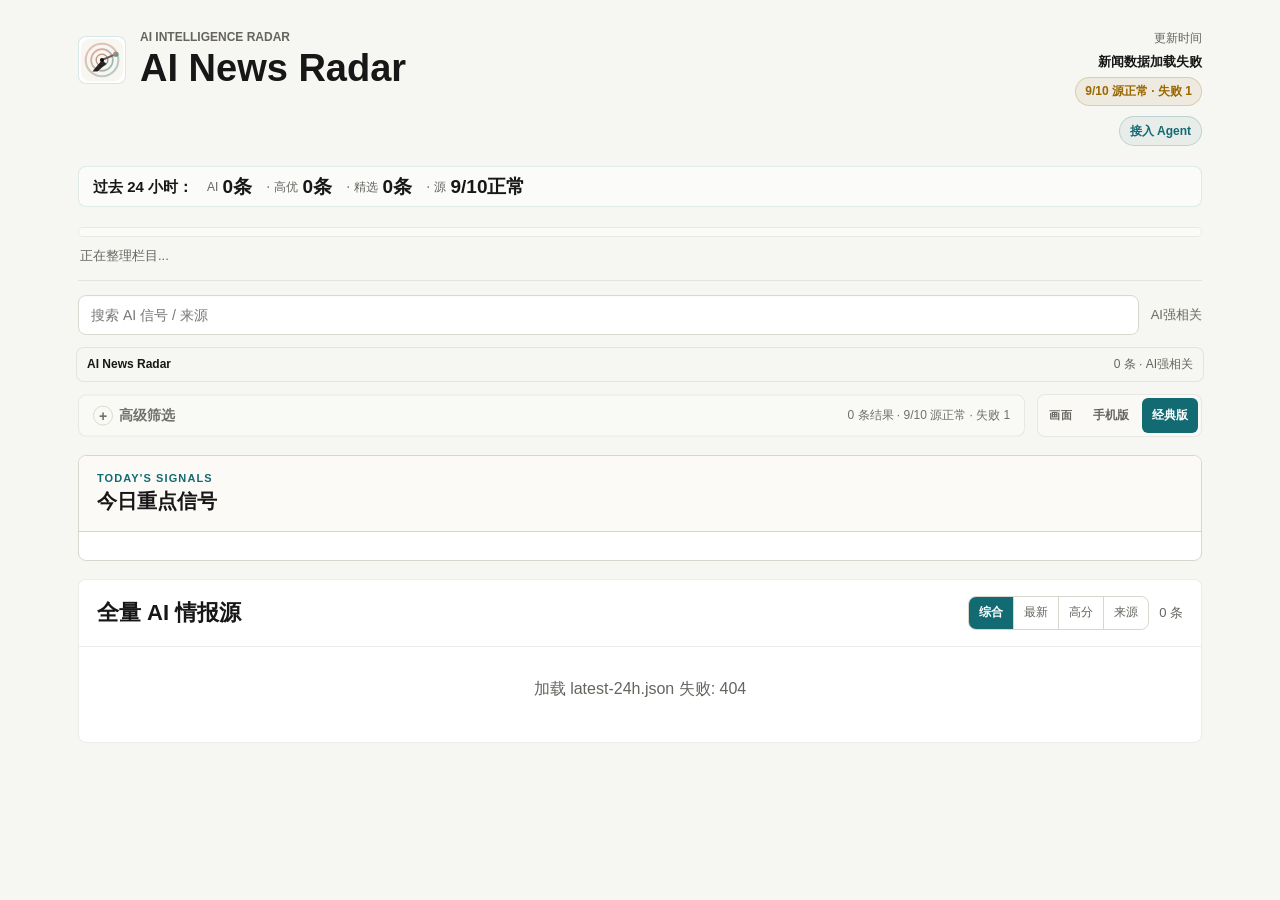
==== classic/index.html @ f6b62074 "feat: add aligned mobile and classic views" ====
<!doctype html>
<html lang="zh-CN" data-radar-view="classic">
  <head>
    <meta charset="UTF-8" />
    <meta name="viewport" content="width=device-width, initial-scale=1.0" />
    <base href="../" />
    <title>AI News Radar｜24 小时 AI 更新雷达</title>
    <meta
      name="description"
      content="自动整理过去 24 小时值得看的 AI、模型和开发者工具更新；伯乐Skill（Scout Skill）帮你从一堆信源里选出千里马。"
    />
    <link rel="canonical" href="https://learnprompt.github.io/ai-news-radar/" />
    <meta property="og:title" content="AI News Radar｜24 小时 AI 更新雷达" />
    <meta
      property="og:description"
      content="自动整理过去 24 小时值得看的 AI、模型和开发者工具更新；伯乐Skill（Scout Skill）帮你从一堆信源里选出千里马。"
    />
    <meta property="og:type" content="website" />
    <meta property="og:url" content="https://learnprompt.github.io/ai-news-radar/" />
    <meta property="og:site_name" content="AI News Radar" />
    <meta name="application-name" content="AI News Radar" />
    <meta name="theme-color" content="#f6f6f2" />
    <meta name="mobile-web-app-capable" content="yes" />
    <meta name="apple-mobile-web-app-title" content="AI News Radar" />
    <meta name="apple-mobile-web-app-capable" content="yes" />
    <meta name="apple-mobile-web-app-status-bar-style" content="default" />
    <meta name="twitter:card" content="summary" />
    <meta name="twitter:title" content="AI News Radar｜24 小时 AI 更新雷达" />
    <meta
      name="twitter:description"
      content="自动整理过去 24 小时值得看的 AI、模型和开发者工具更新；伯乐Skill（Scout Skill）帮你从一堆信源里选出千里马。"
    />
    <link rel="icon" href="./assets/logo.svg" type="image/svg+xml" />
    <link rel="icon" href="./assets/icons/favicon-32.png" sizes="32x32" type="image/png" />
    <link rel="apple-touch-icon" href="./assets/icons/apple-touch-icon.png" sizes="180x180" />
    <link rel="manifest" href="./site.webmanifest" />
    <script src="./assets/view-mode.js" data-root="../"></script>
    <link rel="stylesheet" href="./classic/assets/styles.css?v=ui-polish-0626a" />
    <link rel="stylesheet" href="./assets/view-switch.css?v=dual-view-0713a" />
  </head>
  <body>
    <main class="shell">
      <header class="hero">
        <div class="hero-main">
          <div class="hero-headline">
            <img class="hero-logo" src="./assets/logo.svg" alt="AI News Radar Logo" />
            <div>
              <p class="hero-tag">AI INTELLIGENCE RADAR</p>
              <h1>AI News Radar</h1>
            </div>
          </div>
        </div>
        <div class="hero-meta">
          <span class="updated-label">更新时间</span>
          <span class="updated" id="updatedAt">加载中...</span>
          <span class="source-status-pill" id="sourceStatusPill">源状态加载中</span>
          <div class="hero-links" aria-label="项目入口">
            <a
              class="hero-link"
              href="https://github.com/LearnPrompt/ai-news-radar"
              target="_blank"
              rel="noopener noreferrer"
            >接入 Agent</a>
          </div>
        </div>

        <section class="stats" id="stats"></section>

        <section class="section-nav-wrap" aria-label="内容栏目">
          <div class="section-tabs" id="sectionTabs" role="tablist" aria-label="AI 新闻栏目"></div>
          <div class="section-summary" id="sectionSummary">正在整理栏目...</div>
        </section>
      </header>

      <section class="primary-controls">
        <input id="searchInput" type="search" placeholder="搜索 AI 信号 / 来源" />
        <div class="mode-hint" id="modeHint">AI强相关</div>
      </section>

      <div class="sticky-summary-bar" aria-label="当前视图摘要">
        <strong>AI News Radar</strong>
        <span id="stickySummaryText">正在整理 24 小时信号...</span>
      </div>

      <div class="view-toolbar">
        <details class="advanced-panel">
          <summary>
            <span>高级筛选</span>
            <span class="advanced-summary" id="advancedSummary">加载中...</span>
          </summary>
          <div class="advanced-content">
            <div class="advanced-controls">
            <label class="field">
              <span>时间范围</span>
              <select id="timeRangeSelect" aria-label="时间范围">
                <option value="24h">过去 24 小时</option>
              </select>
            </label>
            <label class="field">
              <span>来源类型</span>
              <select id="sourceTypeSelect">
                <option value="">全部来源</option>
                <option value="official">官方 / 一手</option>
                <option value="media">精选媒体 / 日报</option>
                <option value="community">社区 / HN / Builders</option>
                <option value="rss">RSS / OPML</option>
                <option value="aggregate">聚合源</option>
                <option value="creator">自媒体</option>
                <option value="advanced">进阶源</option>
              </select>
            </label>
            <label class="field">
              <span>内容类型</span>
              <select id="sectionSelect"></select>
            </label>
            <label class="field">
              <span>信号等级</span>
              <select id="signalLevelSelect">
                <option value="">全部信号</option>
                <option value="high">高优先级</option>
                <option value="curated">精选 / 官方</option>
                <option value="multi">多源验证</option>
              </select>
            </label>
            <label class="field">
              <span>具体来源</span>
              <select id="siteSelect">
                <option value="">全部站点</option>
              </select>
            </label>
            <div class="field">
              <span>AI 相关度</span>
              <div class="mode-switch">
                <button id="modeAiBtn" class="mode-btn active" type="button">AI强相关</button>
                <button id="modeAllBtn" class="mode-btn" type="button">全量</button>
              </div>
            </div>
            <label id="allDedupeWrap" class="all-dedupe" for="allDedupeToggle">
              <input id="allDedupeToggle" type="checkbox" checked />
              <span class="all-dedupe-dot"></span>
              <span id="allDedupeLabel">去重开</span>
            </label>
          </div>
          <div class="data-source-indicator" id="dataSourceIndicator" hidden>
            <span id="dataSourceIndicatorText"></span>
            <button type="button" id="dataSourceResetBtn" class="data-source-reset-btn">恢复本地</button>
          </div>
          <div class="source-health" id="sourceHealth">源状态加载中...</div>
          <details class="source-detail-panel">
            <summary>查看源状态详情</summary>
            <div class="source-health-details" id="sourceHealthDetails"></div>
            <section class="coverage-strip" id="coverageStrip" aria-label="Source coverage status"></section>
            <section class="source-status-table" id="sourceStatusTable" aria-label="源状态详情"></section>
            <section class="site-pills" id="sitePills"></section>
            </details>
          </div>
        </details>
        <div class="view-switch" role="group" aria-label="画面切换">
          <span class="view-switch-label">画面</span>
          <button class="view-switch-btn" type="button" data-radar-view-target="mobile">手机版</button>
          <button class="view-switch-btn" type="button" data-radar-view-target="classic">经典版</button>
        </div>
      </div>

      <section class="bole-picks-wrap" aria-label="今日 Top 3" id="bolePicksWrap">
        <div class="bole-picks-head">
          <div>
            <p class="section-eyebrow">TODAY'S SIGNALS</p>
            <h2 id="topStoriesTitle">今日重点信号</h2>
          </div>
          <div class="bole-head-tools">
            <div class="bole-view-toggle" id="boleViewToggle" hidden>
              <button id="boleHotBtn" class="mode-btn" type="button">当前热点</button>
              <button id="boleTimelineBtn" class="mode-btn" type="button">时间线</button>
            </div>
            <span id="bolePicksMeta">按评分排序</span>
          </div>
        </div>
        <div id="bolePicksList" class="bole-board"></div>
      </section>

      <section class="waytoagi-wrap">
        <div class="waytoagi-head">
          <h2>社区更新 · WaytoAGI</h2>
          <div class="waytoagi-tools">
            <div class="waytoagi-switch">
              <button id="waytoagiTodayBtn" class="waytoagi-btn active" type="button">最近更新日</button>
              <button id="waytoagi7dBtn" class="waytoagi-btn" type="button">近7日</button>
            </div>
            <span id="waytoagiUpdatedAt">加载中...</span>
          </div>
        </div>
        <div id="waytoagiMeta" class="waytoagi-meta"></div>
        <div id="waytoagiList" class="waytoagi-list"></div>
      </section>

      <section class="list-wrap">
        <div class="list-head">
          <h2 id="listTitle">全量 AI 情报源</h2>
          <div class="list-head-tools">
            <div class="list-sort-tools" id="listSortTools" role="group" aria-label="全量列表排序">
              <button class="list-sort-btn active" type="button" data-sort="priority" title="综合来源权重、AI相关度、新鲜度与信号强度">综合</button>
              <button class="list-sort-btn" type="button" data-sort="latest" title="按发布时间或发现时间倒序">最新</button>
              <button class="list-sort-btn" type="button" data-sort="ai" title="按高相关度信号倒序">高分</button>
              <button class="list-sort-btn" type="button" data-sort="source" title="按来源聚合度整理">来源</button>
            </div>
            <span id="resultCount">0 条</span>
          </div>
        </div>
        <div id="newsList" class="news-list"></div>
      </section>

    </main>

    <template id="itemTpl">
      <article class="news-card">
        <a class="title" target="_blank" rel="noopener noreferrer"></a>
        <div class="meta-row">
          <span class="site"></span>
          <span class="category"></span>
          <span class="source"></span>
          <time class="time"></time>
        </div>
        <p class="news-summary"></p>
      </article>
    </template>

    <script src="https://cdn.jsdelivr.net/npm/gsap@3.13.0/dist/gsap.min.js" integrity="sha384-HOvlOYPIs/zjoIkWUGXkVmXsjr8GuZLV+Q+rcPwmJOVZVpvTSXQChiN4t9Euv9Vc" crossorigin="anonymous" defer></script>
    <script src="./classic/assets/motion.js?v=ui-adjustment-0620a" defer></script>
    <script src="./classic/assets/app.js?v=ui-polish-0626a" defer></script>
  </body>
</html>
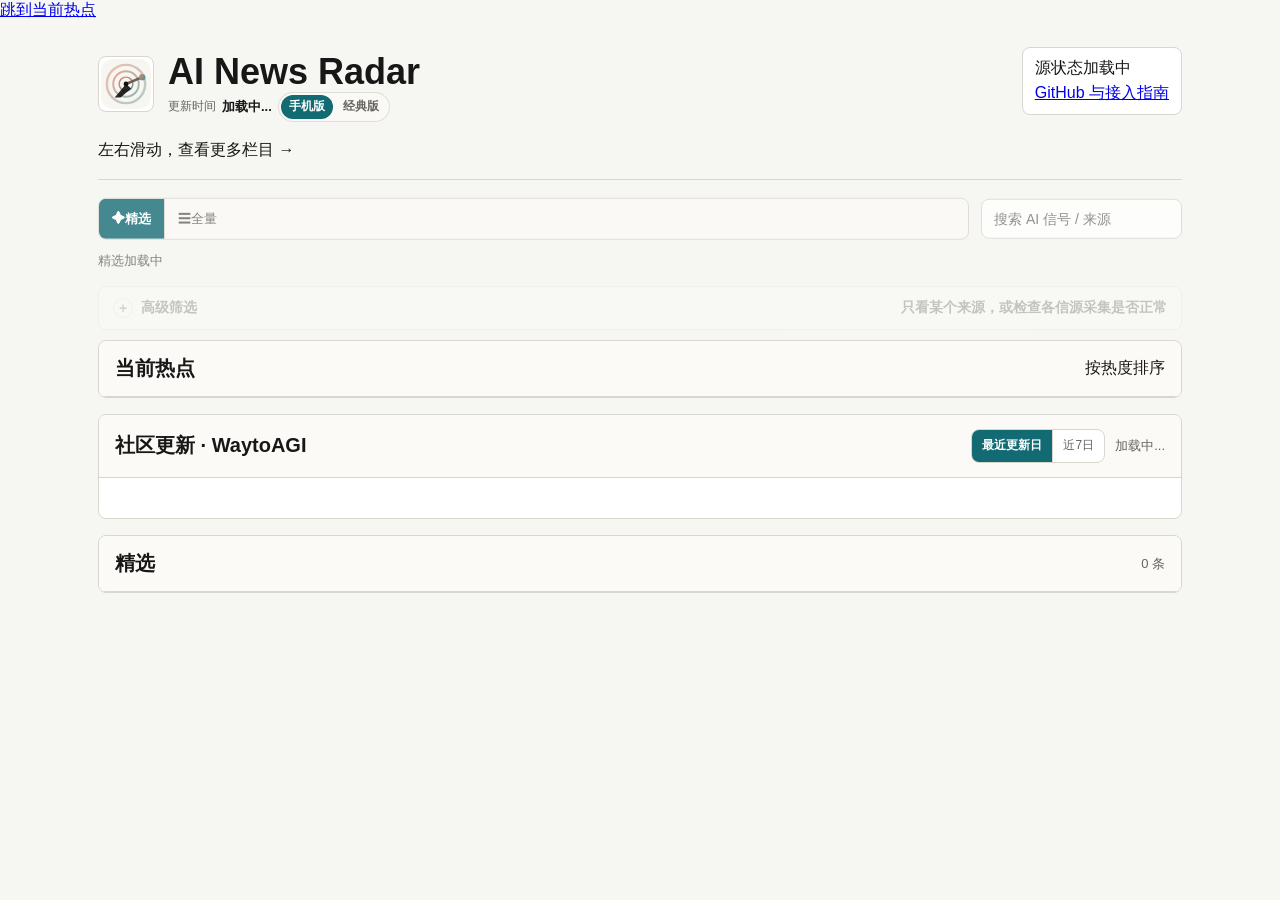
==== commit 434aaca9: "fix: default dual view to mobile" ====
--- a/classic/index.html
+++ b/classic/index.html
@@ -34,9 +34,9 @@
     <link rel="icon" href="./assets/icons/favicon-32.png" sizes="32x32" type="image/png" />
     <link rel="apple-touch-icon" href="./assets/icons/apple-touch-icon.png" sizes="180x180" />
     <link rel="manifest" href="./site.webmanifest" />
-    <script src="./assets/view-mode.js" data-root="../"></script>
+    <script src="./assets/view-mode.js?v=dual-view-0713c" data-root="../"></script>
     <link rel="stylesheet" href="./classic/assets/styles.css?v=ui-polish-0626a" />
-    <link rel="stylesheet" href="./assets/view-switch.css?v=dual-view-0713a" />
+    <link rel="stylesheet" href="./assets/view-switch.css?v=dual-view-0713b" />
   </head>
   <body>
     <main class="shell">
@@ -51,8 +51,15 @@
           </div>
         </div>
         <div class="hero-meta">
-          <span class="updated-label">更新时间</span>
-          <span class="updated" id="updatedAt">加载中...</span>
+          <div class="hero-view-row">
+            <span class="updated-label">更新时间</span>
+            <span class="updated" id="updatedAt">加载中...</span>
+            <div class="view-switch" role="group" aria-label="视角切换">
+              <span class="view-switch-label">视角</span>
+              <button class="view-switch-btn" type="button" data-radar-view-target="mobile">手机版</button>
+              <button class="view-switch-btn" type="button" data-radar-view-target="classic">经典版</button>
+            </div>
+          </div>
           <span class="source-status-pill" id="sourceStatusPill">源状态加载中</span>
           <div class="hero-links" aria-label="项目入口">
             <a
@@ -82,8 +89,7 @@
         <span id="stickySummaryText">正在整理 24 小时信号...</span>
       </div>
 
-      <div class="view-toolbar">
-        <details class="advanced-panel">
+      <details class="advanced-panel">
           <summary>
             <span>高级筛选</span>
             <span class="advanced-summary" id="advancedSummary">加载中...</span>
@@ -154,13 +160,7 @@
             <section class="site-pills" id="sitePills"></section>
             </details>
           </div>
-        </details>
-        <div class="view-switch" role="group" aria-label="画面切换">
-          <span class="view-switch-label">画面</span>
-          <button class="view-switch-btn" type="button" data-radar-view-target="mobile">手机版</button>
-          <button class="view-switch-btn" type="button" data-radar-view-target="classic">经典版</button>
-        </div>
-      </div>
+      </details>
 
       <section class="bole-picks-wrap" aria-label="今日 Top 3" id="bolePicksWrap">
         <div class="bole-picks-head">
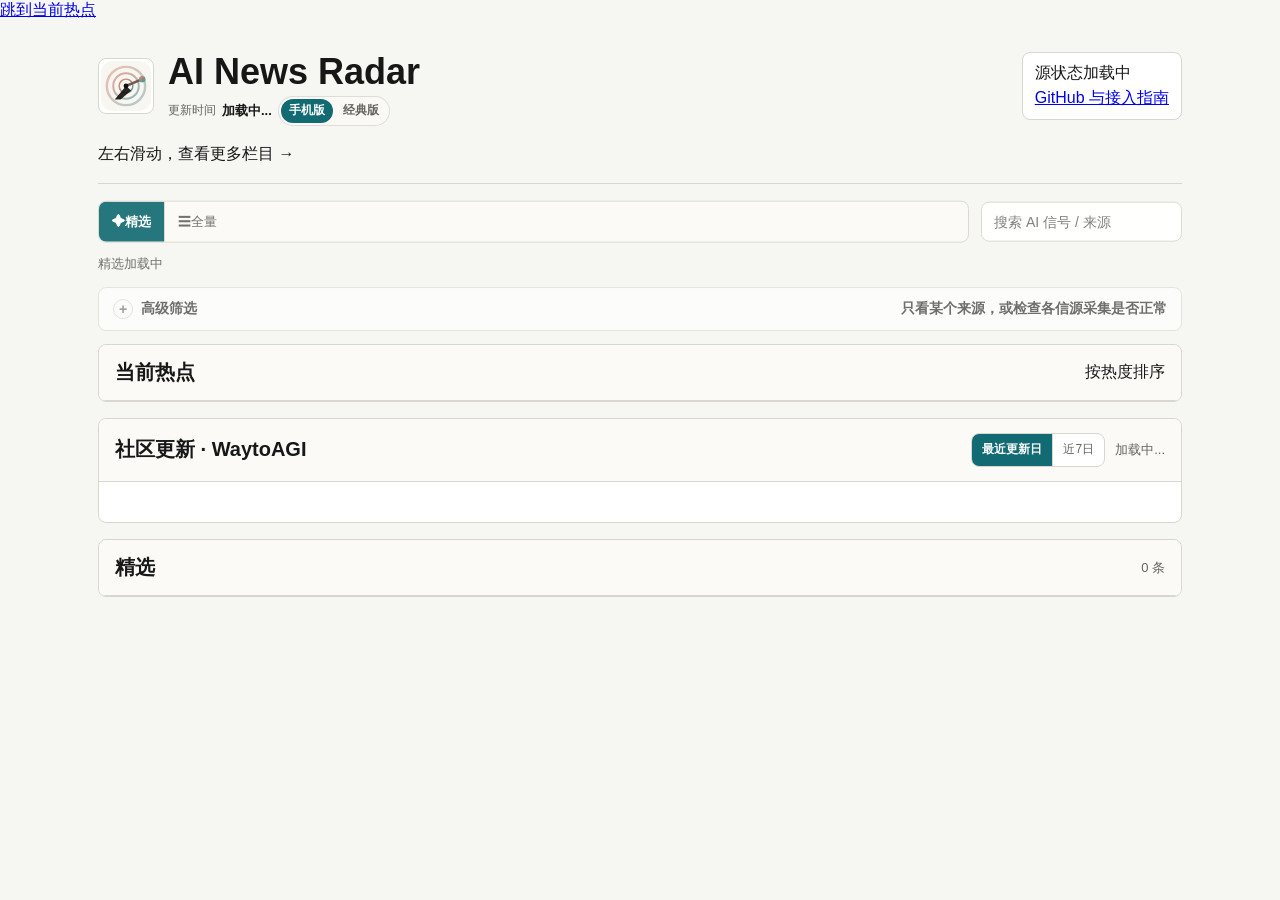
==== commit 22488122: "fix: improve source quality and align dual-view headers" ====
--- a/classic/index.html
+++ b/classic/index.html
@@ -45,21 +45,20 @@
           <div class="hero-headline">
             <img class="hero-logo" src="./assets/logo.svg" alt="AI News Radar Logo" />
             <div>
-              <p class="hero-tag">AI INTELLIGENCE RADAR</p>
               <h1>AI News Radar</h1>
+              <div class="hero-updated hero-view-row">
+                <span class="updated-label">更新时间</span>
+                <span class="updated" id="updatedAt">加载中...</span>
+                <div class="view-switch" role="group" aria-label="视角切换">
+                  <span class="view-switch-label">视角</span>
+                  <button class="view-switch-btn" type="button" data-radar-view-target="mobile">手机版</button>
+                  <button class="view-switch-btn" type="button" data-radar-view-target="classic">经典版</button>
+                </div>
+              </div>
             </div>
           </div>
         </div>
         <div class="hero-meta">
-          <div class="hero-view-row">
-            <span class="updated-label">更新时间</span>
-            <span class="updated" id="updatedAt">加载中...</span>
-            <div class="view-switch" role="group" aria-label="视角切换">
-              <span class="view-switch-label">视角</span>
-              <button class="view-switch-btn" type="button" data-radar-view-target="mobile">手机版</button>
-              <button class="view-switch-btn" type="button" data-radar-view-target="classic">经典版</button>
-            </div>
-          </div>
           <span class="source-status-pill" id="sourceStatusPill">源状态加载中</span>
           <div class="hero-links" aria-label="项目入口">
             <a
@@ -67,7 +66,7 @@
               href="https://github.com/LearnPrompt/ai-news-radar"
               target="_blank"
               rel="noopener noreferrer"
-            >接入 Agent</a>
+            >GitHub 与接入指南</a>
           </div>
         </div>
 
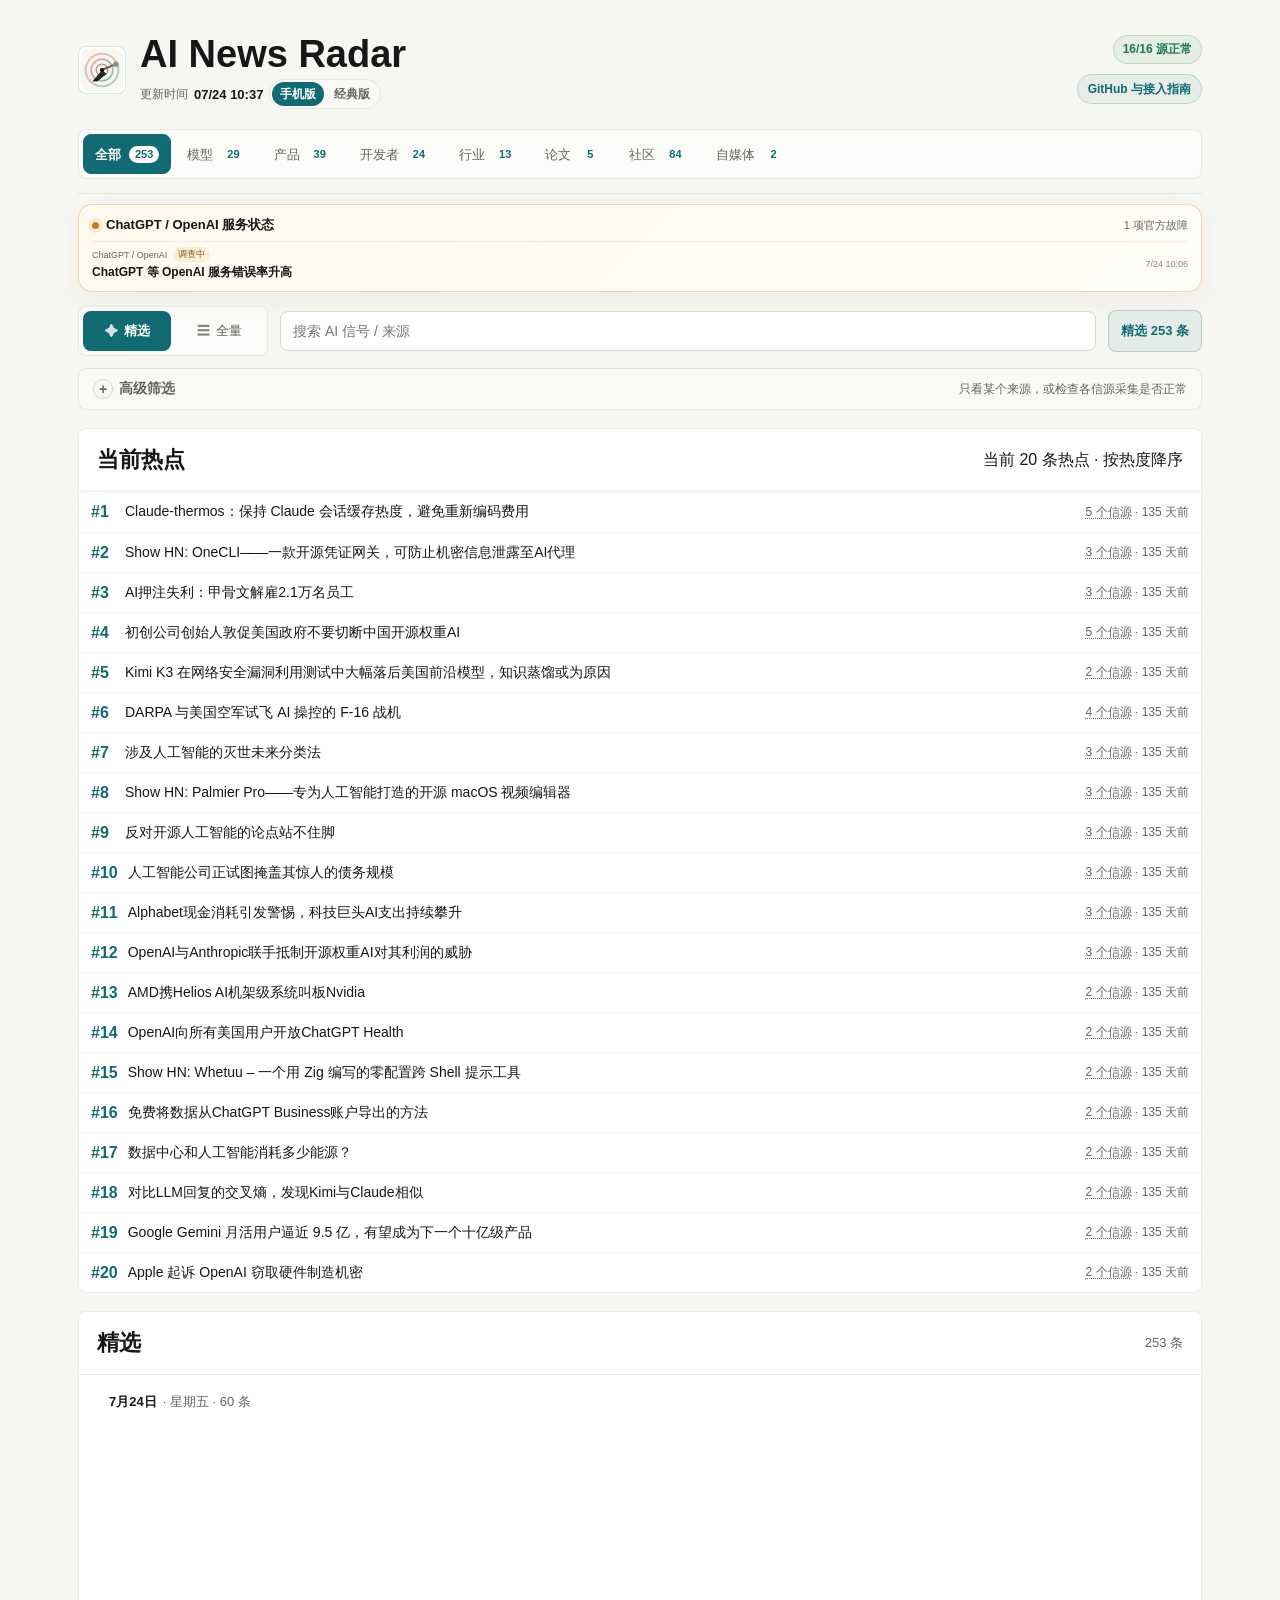
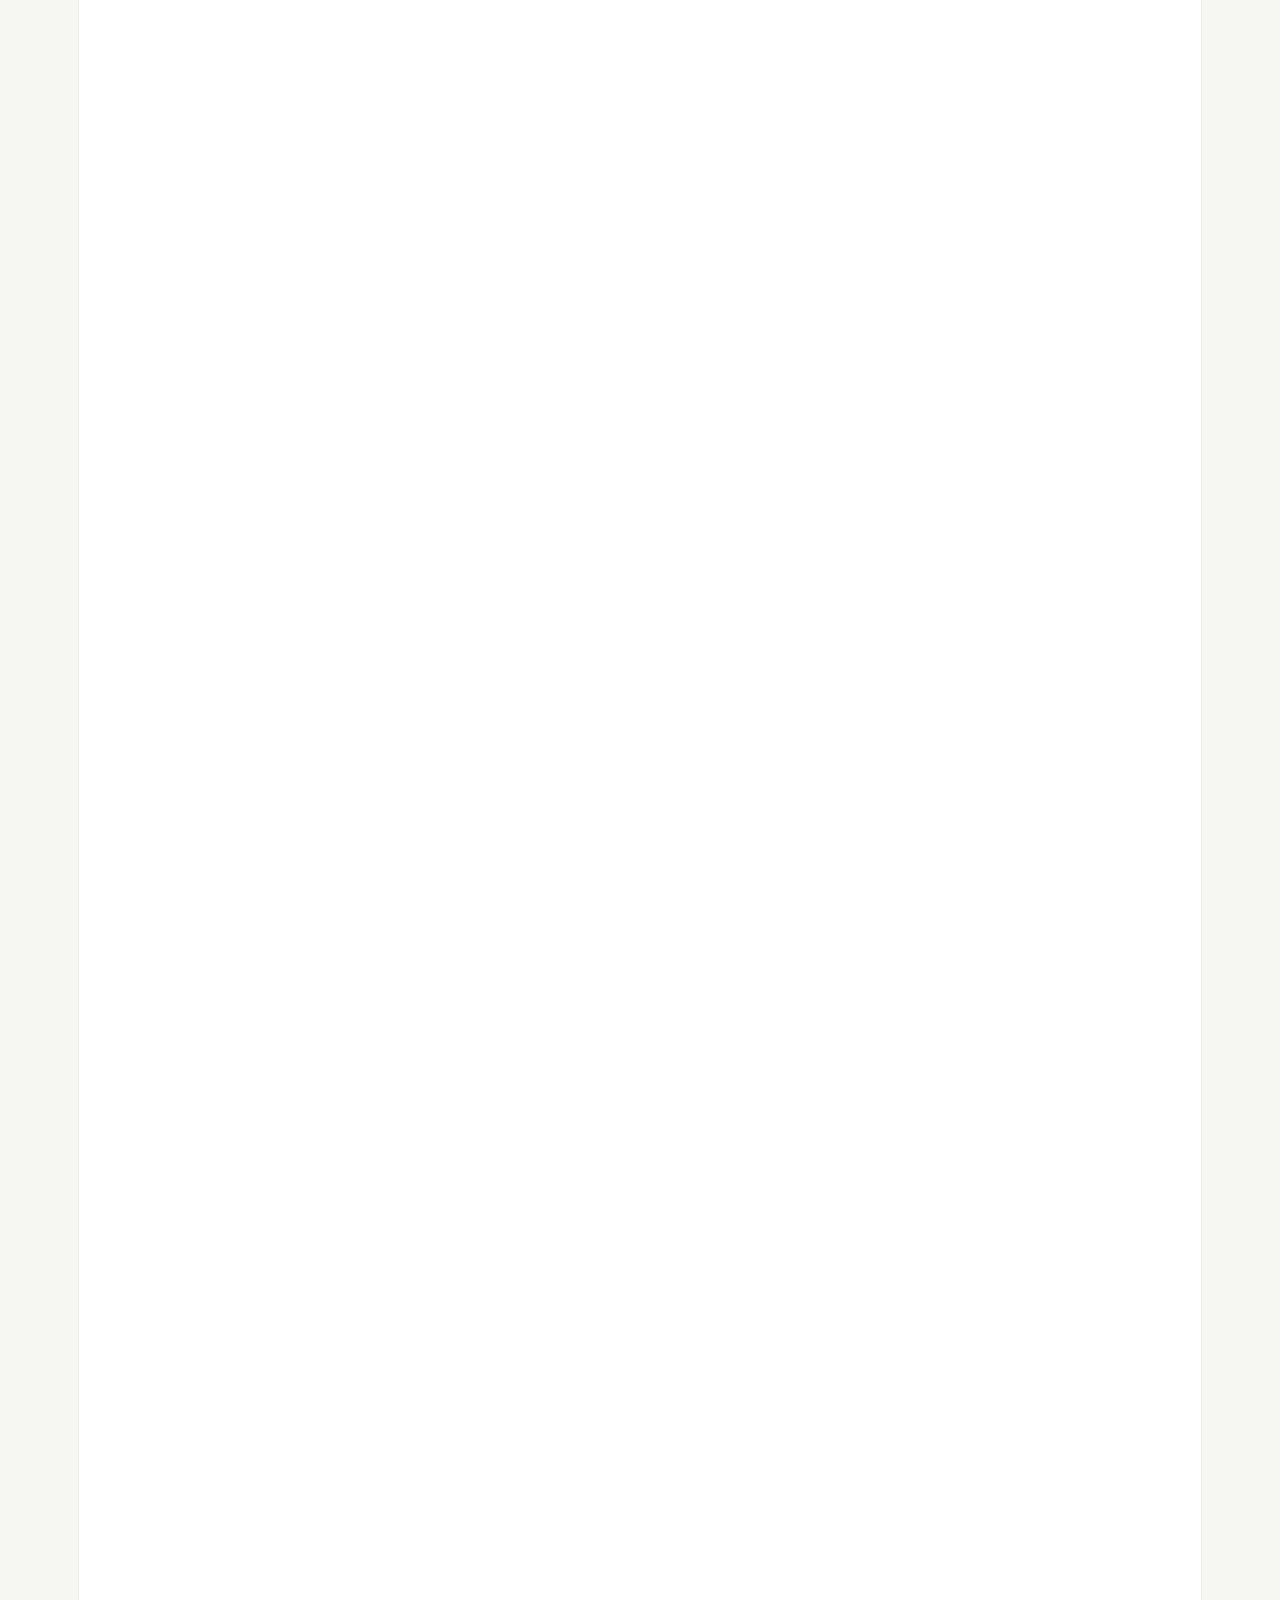
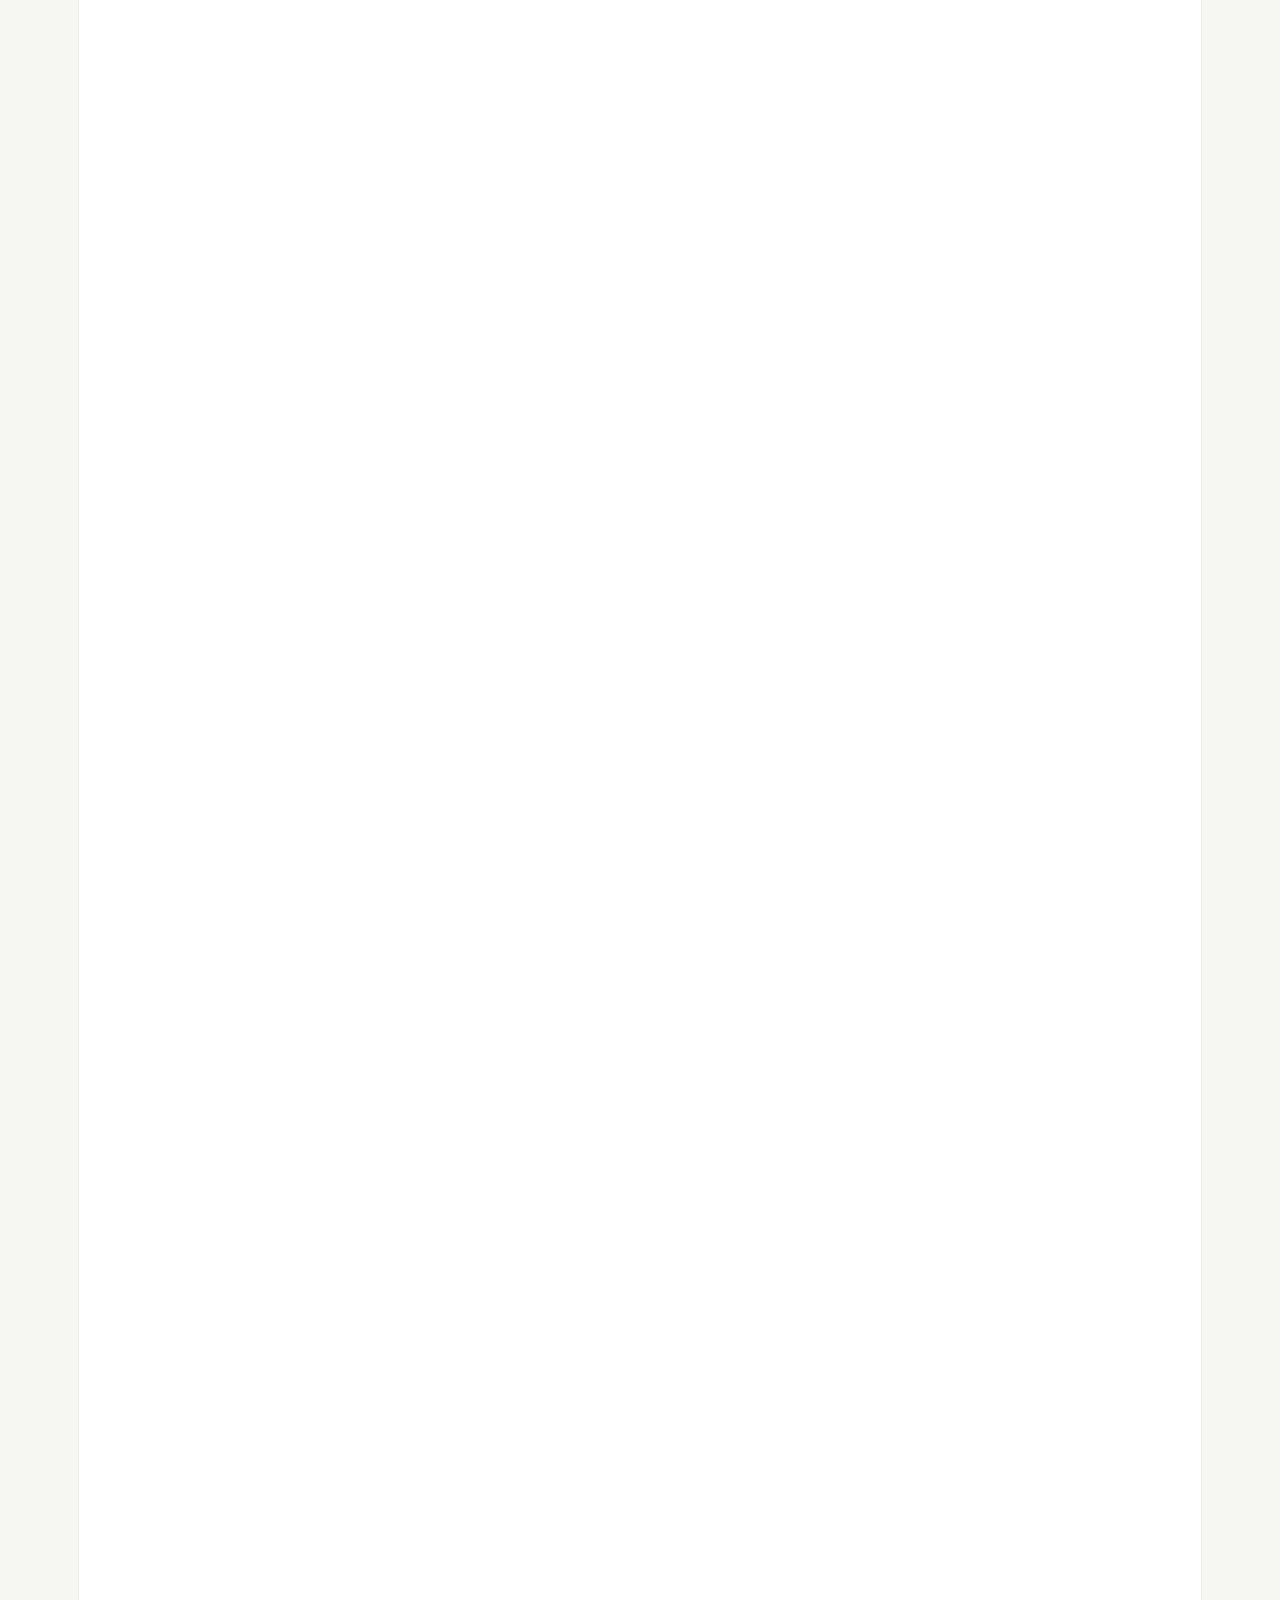
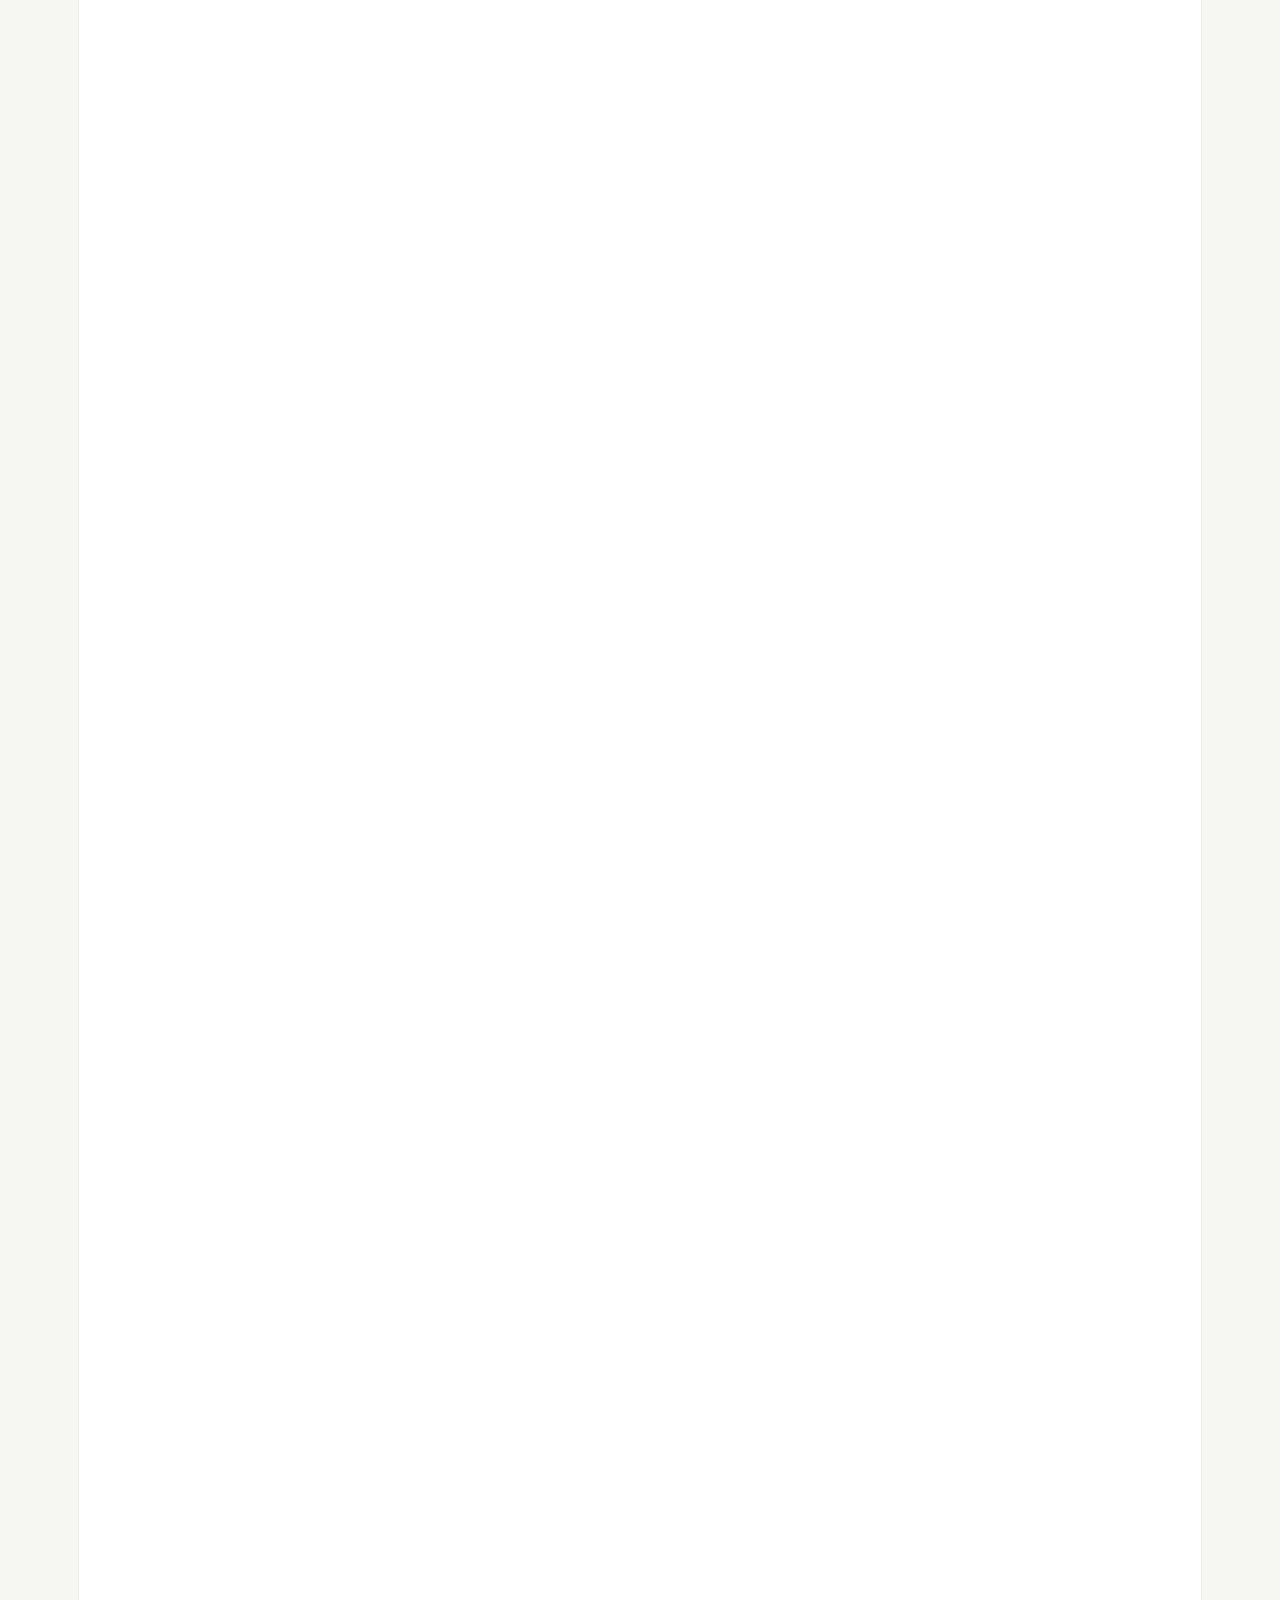
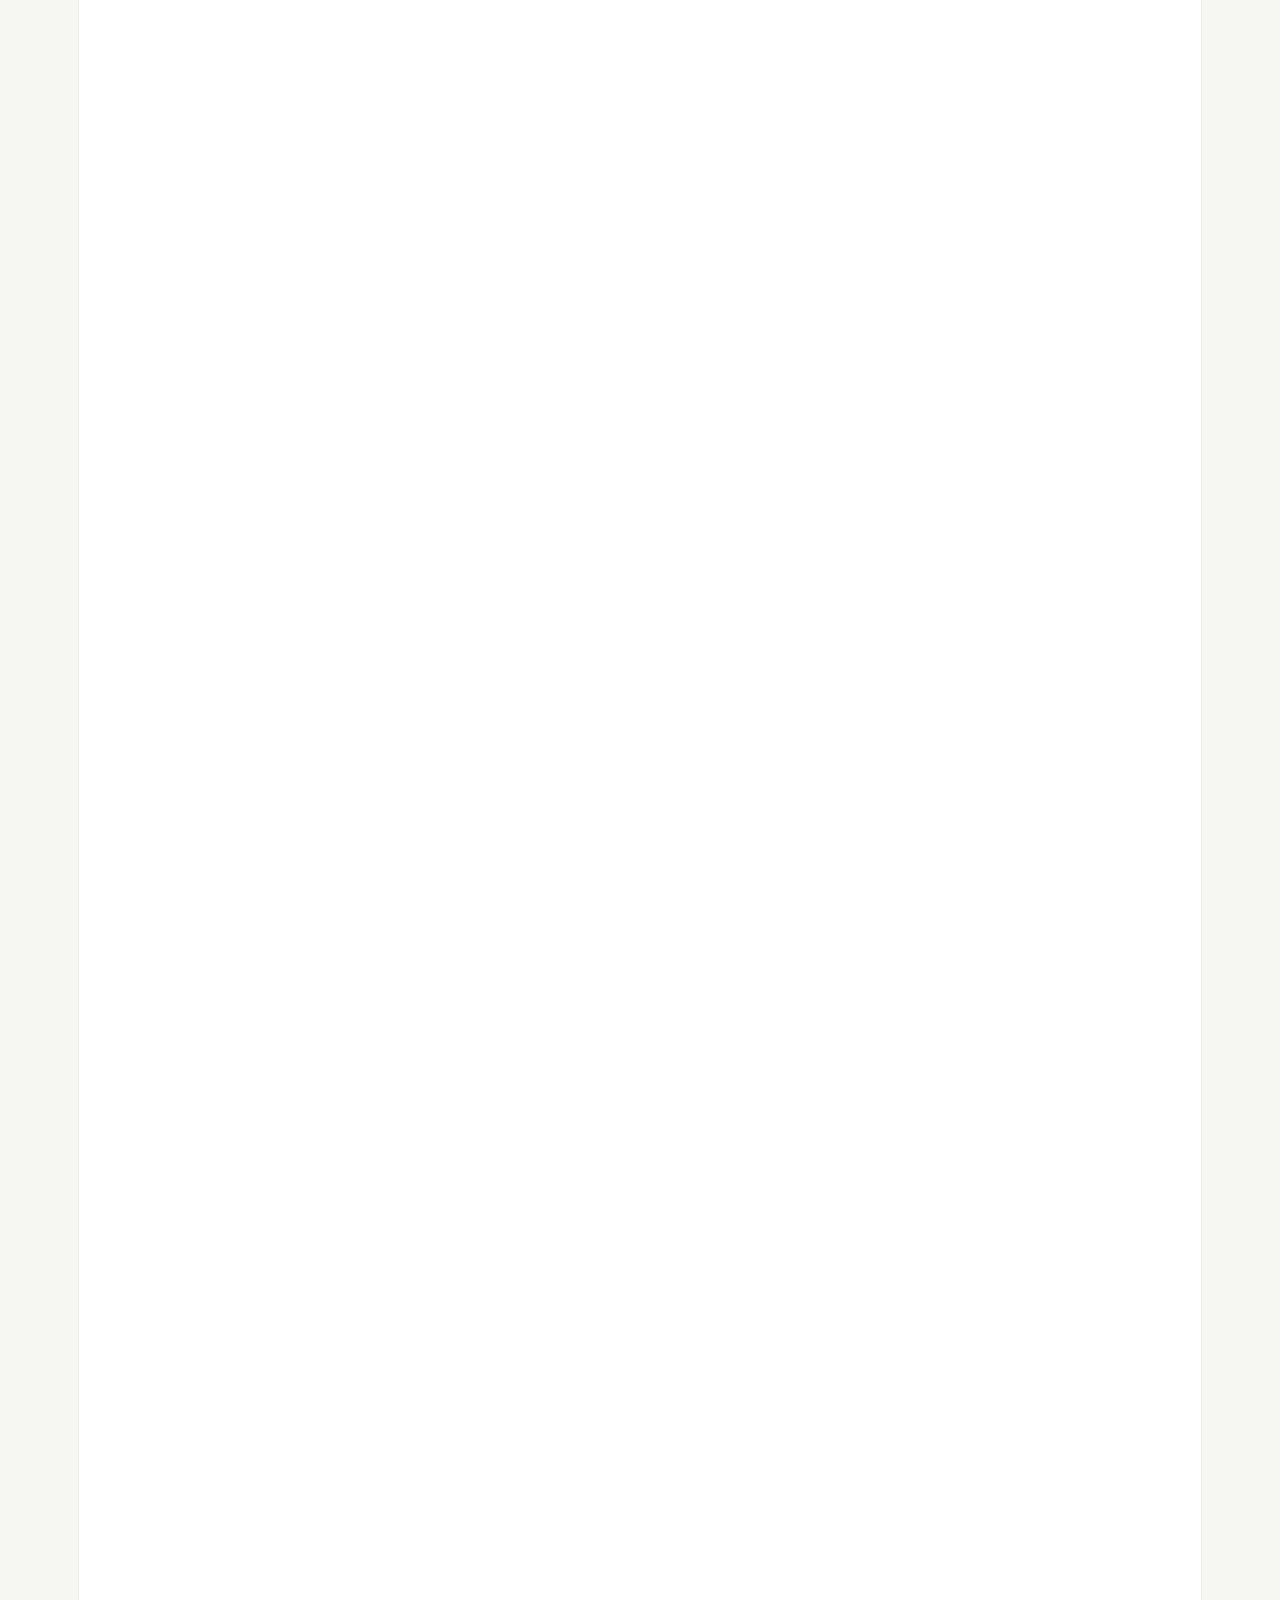
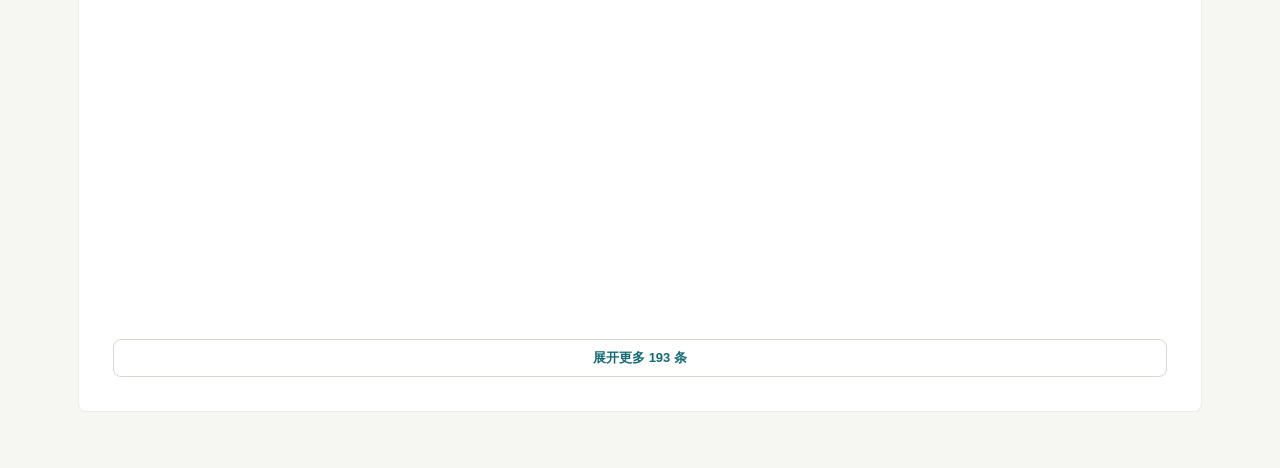
==== commit 346e2cac: "Merge f46120b51539ad79c42c2da2be9a68920f588bac into f4f701bd1f558617fd01f09146a1f8f30b056f0d" ====
--- a/classic/index.html
+++ b/classic/index.html
@@ -9,33 +9,40 @@
       name="description"
       content="自动整理过去 24 小时值得看的 AI、模型和开发者工具更新；伯乐Skill（Scout Skill）帮你从一堆信源里选出千里马。"
     />
-    <link rel="canonical" href="https://learnprompt.github.io/ai-news-radar/" />
+    <link rel="canonical" href="https://1625517181-jpg.github.io/ai-news-radar/classic/" />
     <meta property="og:title" content="AI News Radar｜24 小时 AI 更新雷达" />
     <meta
       property="og:description"
       content="自动整理过去 24 小时值得看的 AI、模型和开发者工具更新；伯乐Skill（Scout Skill）帮你从一堆信源里选出千里马。"
     />
     <meta property="og:type" content="website" />
-    <meta property="og:url" content="https://learnprompt.github.io/ai-news-radar/" />
+    <meta property="og:url" content="https://1625517181-jpg.github.io/ai-news-radar/classic/" />
+    <meta property="og:image" content="https://1625517181-jpg.github.io/ai-news-radar/assets/og.jpg" />
+    <meta property="og:image:width" content="1200" />
+    <meta property="og:image:height" content="630" />
+    <meta property="og:image:alt" content="AI News Radar · 24H Signals · Auto Updated" />
     <meta property="og:site_name" content="AI News Radar" />
     <meta name="application-name" content="AI News Radar" />
     <meta name="theme-color" content="#f6f6f2" />
+    <meta name="color-scheme" content="light" />
+    <meta name="robots" content="index,follow" />
     <meta name="mobile-web-app-capable" content="yes" />
     <meta name="apple-mobile-web-app-title" content="AI News Radar" />
     <meta name="apple-mobile-web-app-capable" content="yes" />
     <meta name="apple-mobile-web-app-status-bar-style" content="default" />
-    <meta name="twitter:card" content="summary" />
+    <meta name="twitter:card" content="summary_large_image" />
     <meta name="twitter:title" content="AI News Radar｜24 小时 AI 更新雷达" />
     <meta
       name="twitter:description"
       content="自动整理过去 24 小时值得看的 AI、模型和开发者工具更新；伯乐Skill（Scout Skill）帮你从一堆信源里选出千里马。"
     />
+    <meta name="twitter:image" content="https://1625517181-jpg.github.io/ai-news-radar/assets/og.jpg" />
     <link rel="icon" href="./assets/logo.svg" type="image/svg+xml" />
     <link rel="icon" href="./assets/icons/favicon-32.png" sizes="32x32" type="image/png" />
     <link rel="apple-touch-icon" href="./assets/icons/apple-touch-icon.png" sizes="180x180" />
     <link rel="manifest" href="./site.webmanifest" />
     <script src="./assets/view-mode.js?v=dual-view-0713c" data-root="../"></script>
-    <link rel="stylesheet" href="./classic/assets/styles.css?v=ui-polish-0626a" />
+    <link rel="stylesheet" href="./classic/assets/styles.css?v=polish-0724b" />
     <link rel="stylesheet" href="./assets/view-switch.css?v=dual-view-0713b" />
   </head>
   <body>
@@ -48,7 +55,7 @@
               <h1>AI News Radar</h1>
               <div class="hero-updated hero-view-row">
                 <span class="updated-label">更新时间</span>
-                <span class="updated" id="updatedAt">加载中...</span>
+                <time class="updated" id="updatedAt">加载中...</time>
                 <div class="view-switch" role="group" aria-label="视角切换">
                   <span class="view-switch-label">视角</span>
                   <button class="view-switch-btn" type="button" data-radar-view-target="mobile">手机版</button>
@@ -63,7 +70,7 @@
           <div class="hero-links" aria-label="项目入口">
             <a
               class="hero-link"
-              href="https://github.com/LearnPrompt/ai-news-radar"
+              href="https://github.com/1625517181-jpg/ai-news-radar"
               target="_blank"
               rel="noopener noreferrer"
             >GitHub 与接入指南</a>
@@ -78,8 +85,23 @@
         </section>
       </header>
 
+      <section
+        class="service-status-panel"
+        id="serviceStatusPanel"
+        aria-live="polite"
+        hidden
+      ></section>
+
       <section class="primary-controls">
-        <input id="searchInput" type="search" placeholder="搜索 AI 信号 / 来源" />
+        <input
+          id="searchInput"
+          type="search"
+          placeholder="搜索 AI 信号 / 来源"
+          aria-label="搜索 AI 信号或来源"
+          autocomplete="off"
+          enterkeyhint="search"
+          spellcheck="false"
+        />
         <div class="mode-hint" id="modeHint">AI强相关</div>
       </section>
 
@@ -224,8 +246,8 @@
       </article>
     </template>
 
-    <script src="https://cdn.jsdelivr.net/npm/gsap@3.13.0/dist/gsap.min.js" integrity="sha384-HOvlOYPIs/zjoIkWUGXkVmXsjr8GuZLV+Q+rcPwmJOVZVpvTSXQChiN4t9Euv9Vc" crossorigin="anonymous" defer></script>
-    <script src="./classic/assets/motion.js?v=ui-adjustment-0620a" defer></script>
-    <script src="./classic/assets/app.js?v=ui-polish-0626a" defer></script>
+    <script src="./assets/service-status.js?v=chatgpt-status-0724" defer></script>
+    <script src="./classic/assets/motion.js?v=polish-0724b" defer></script>
+    <script src="./classic/assets/app.js?v=polish-0724b" defer></script>
   </body>
 </html>
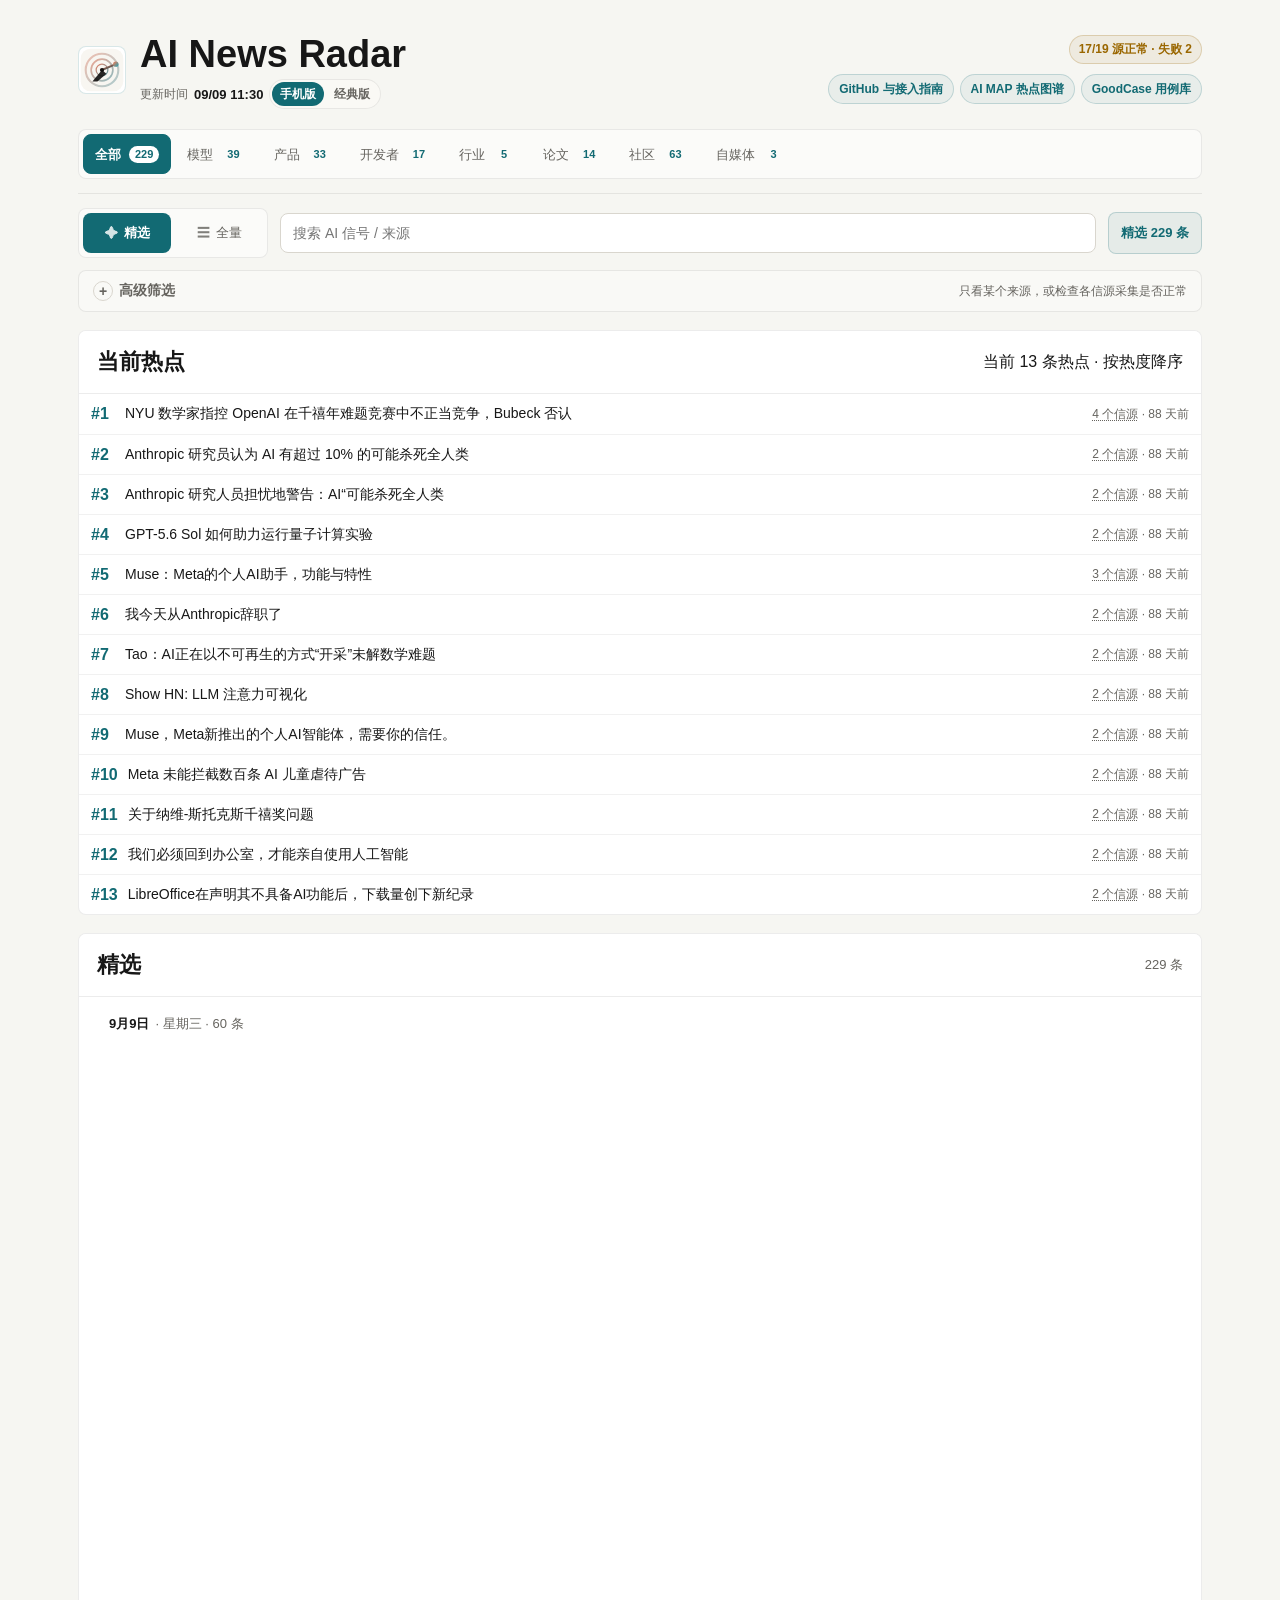
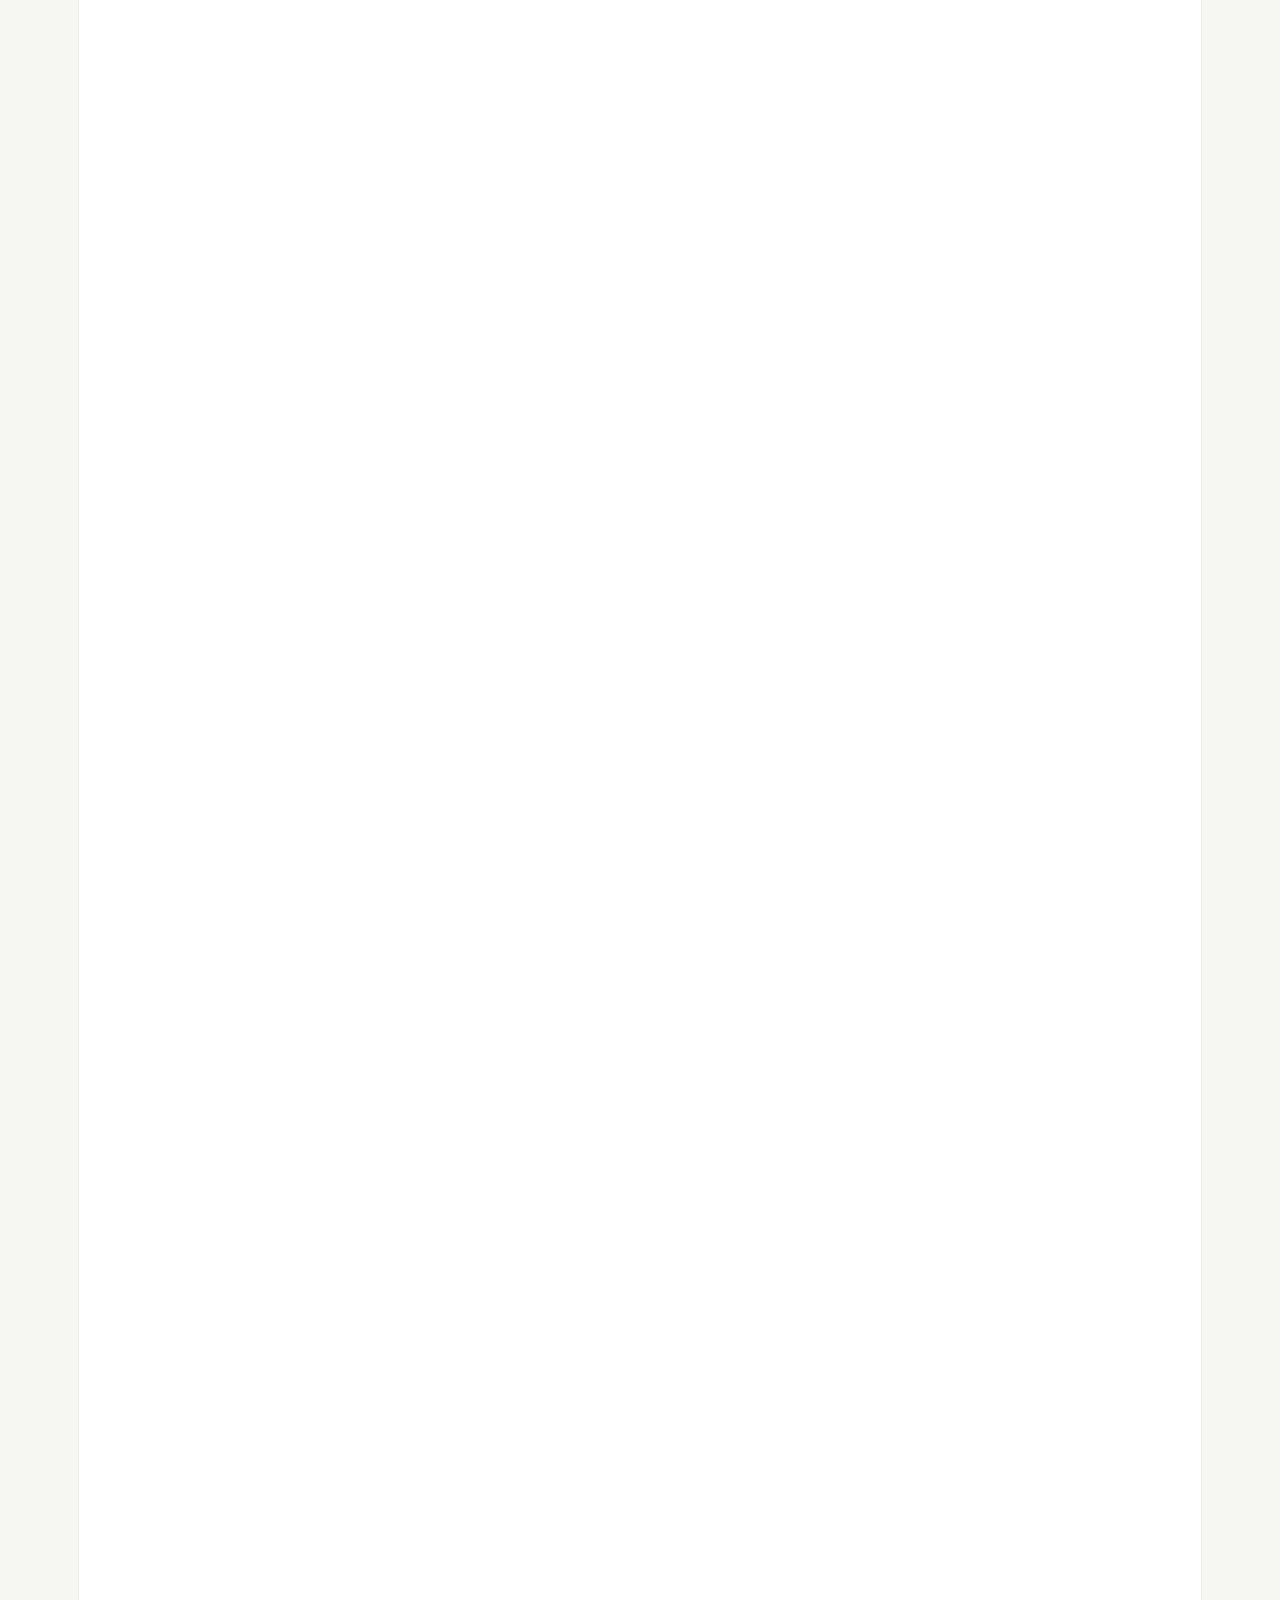
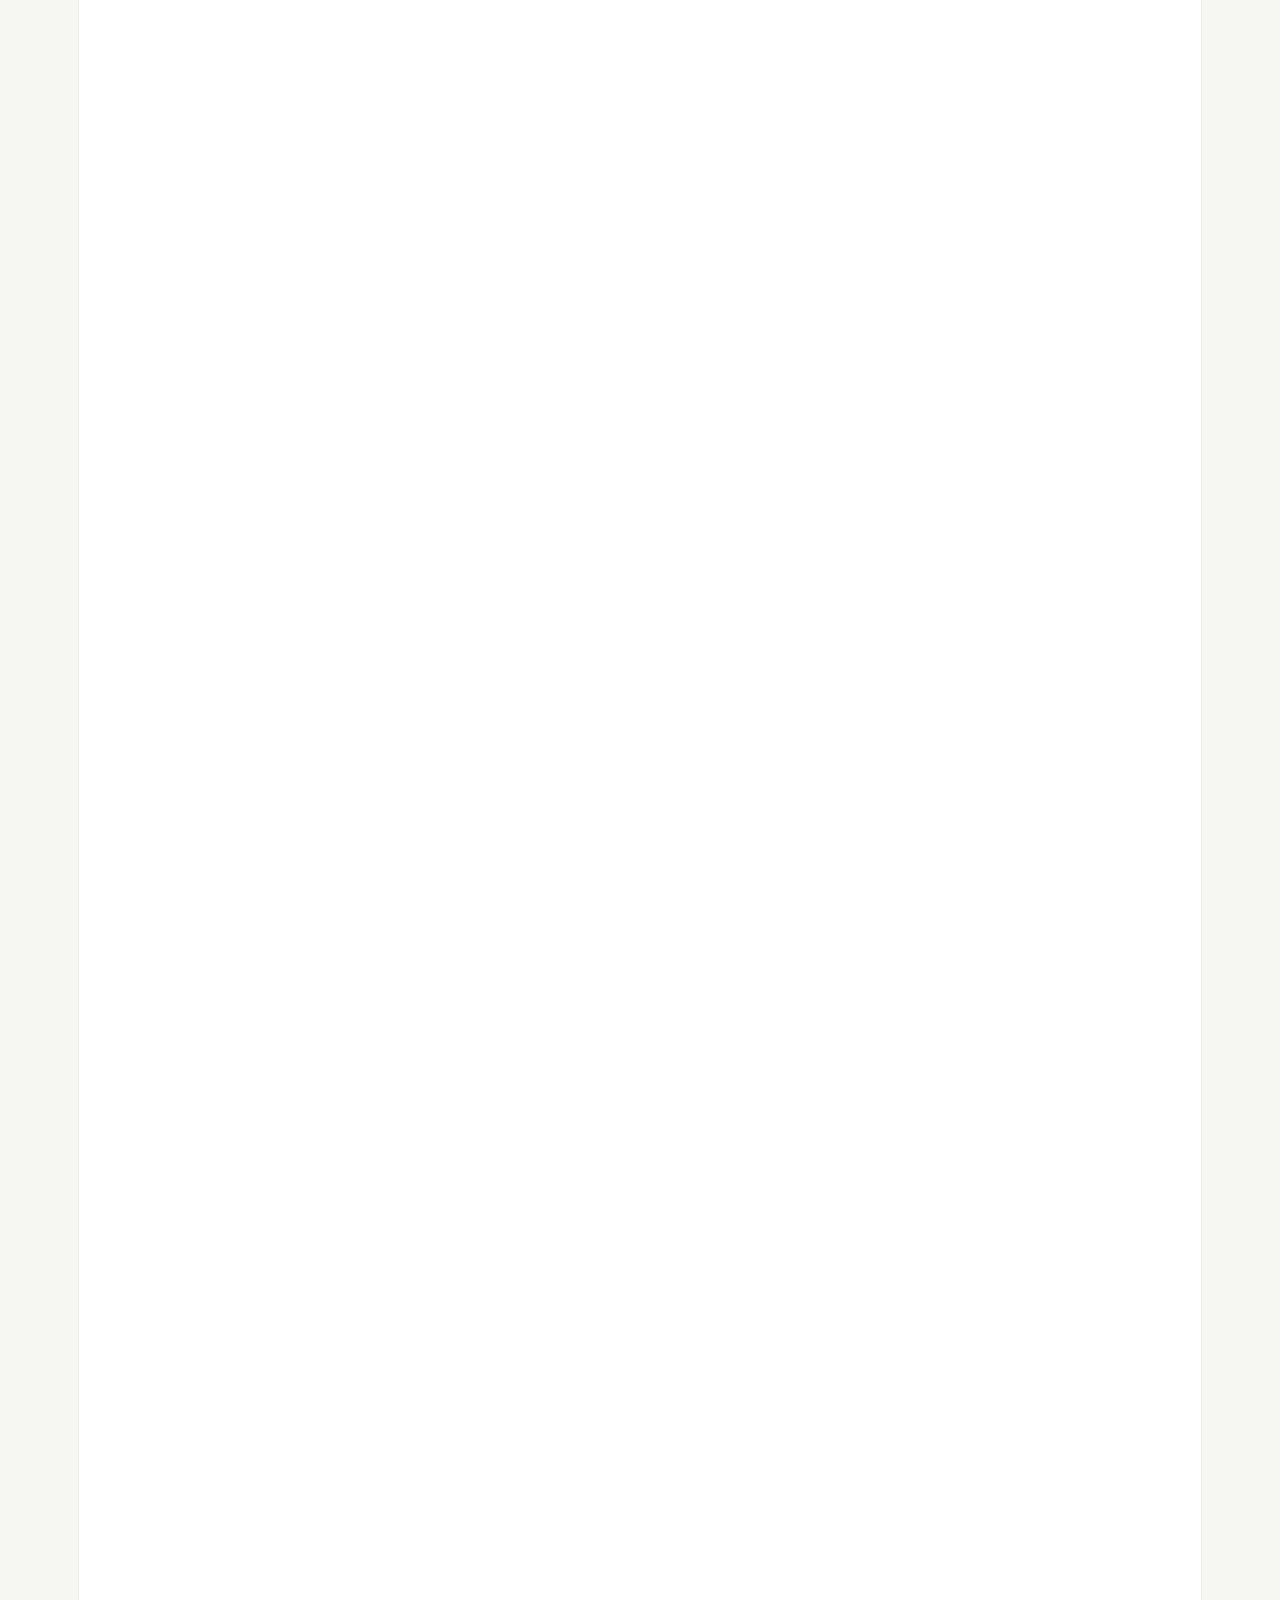
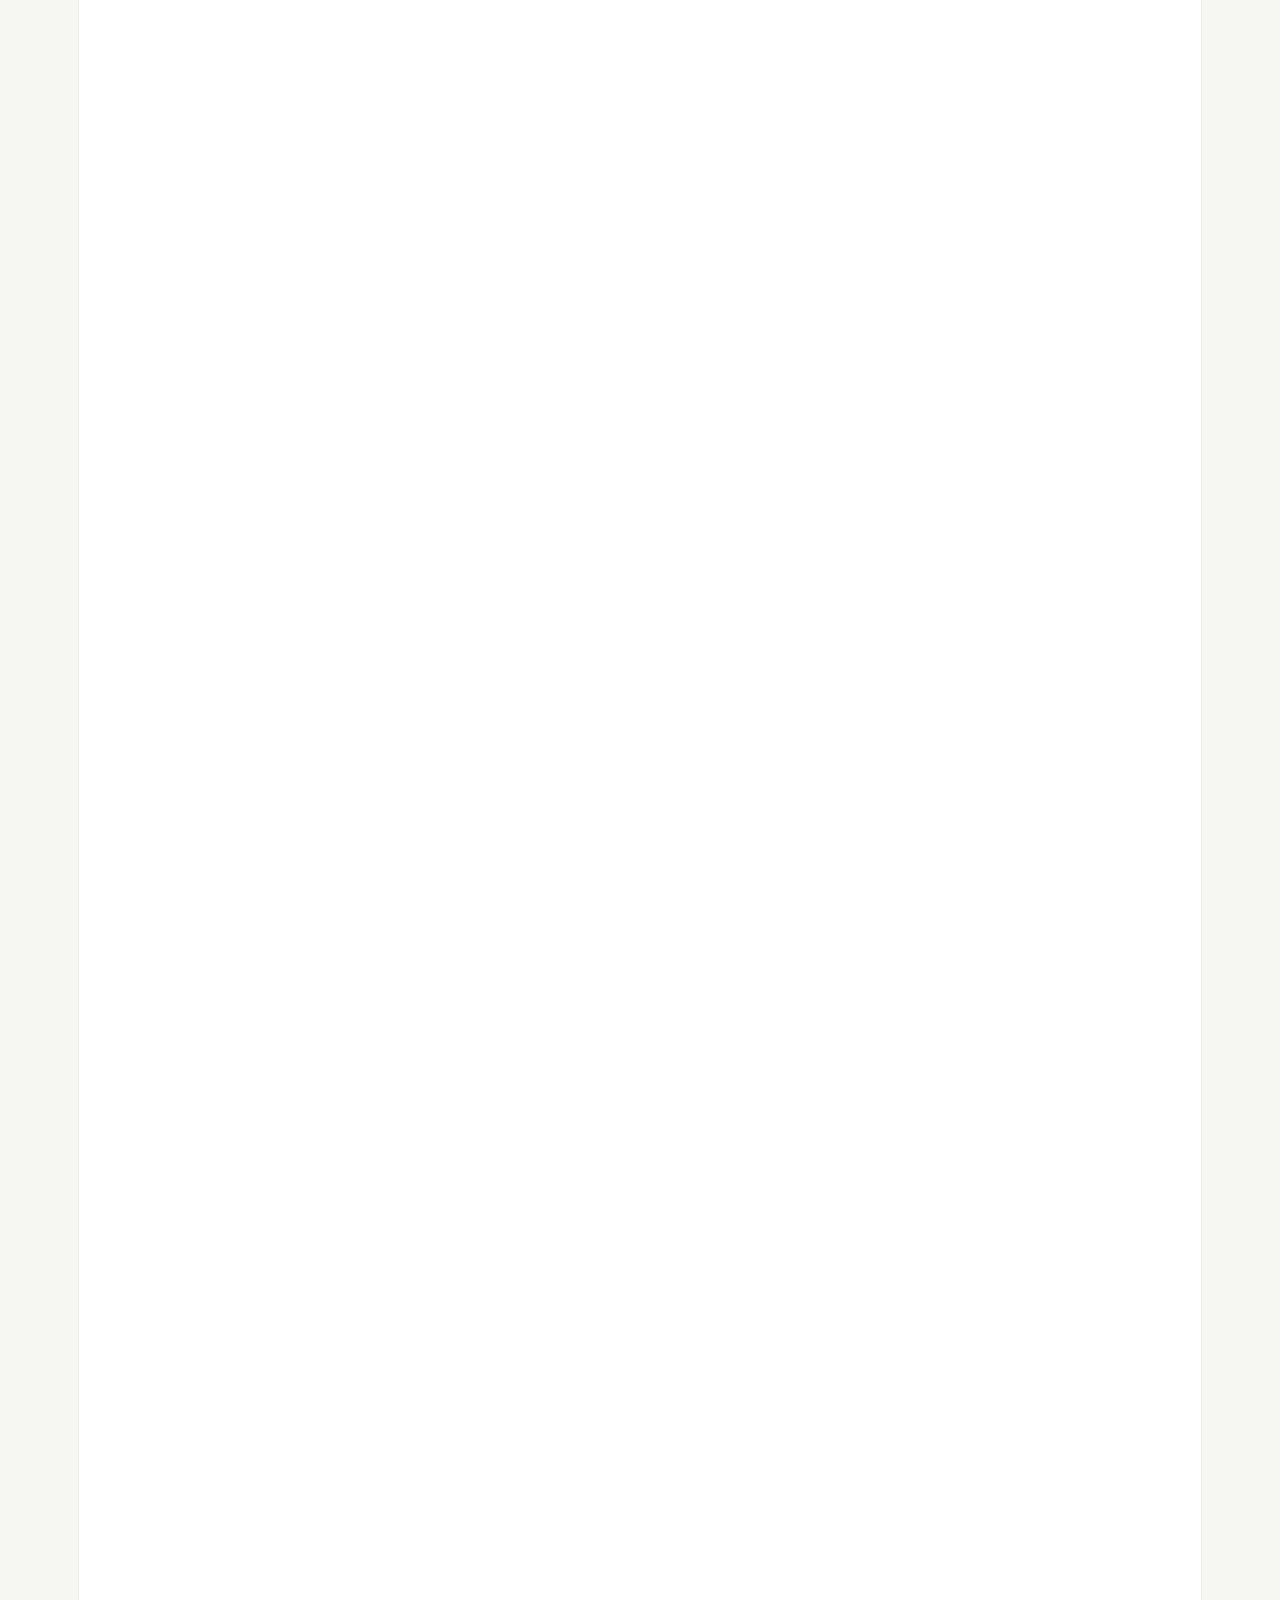
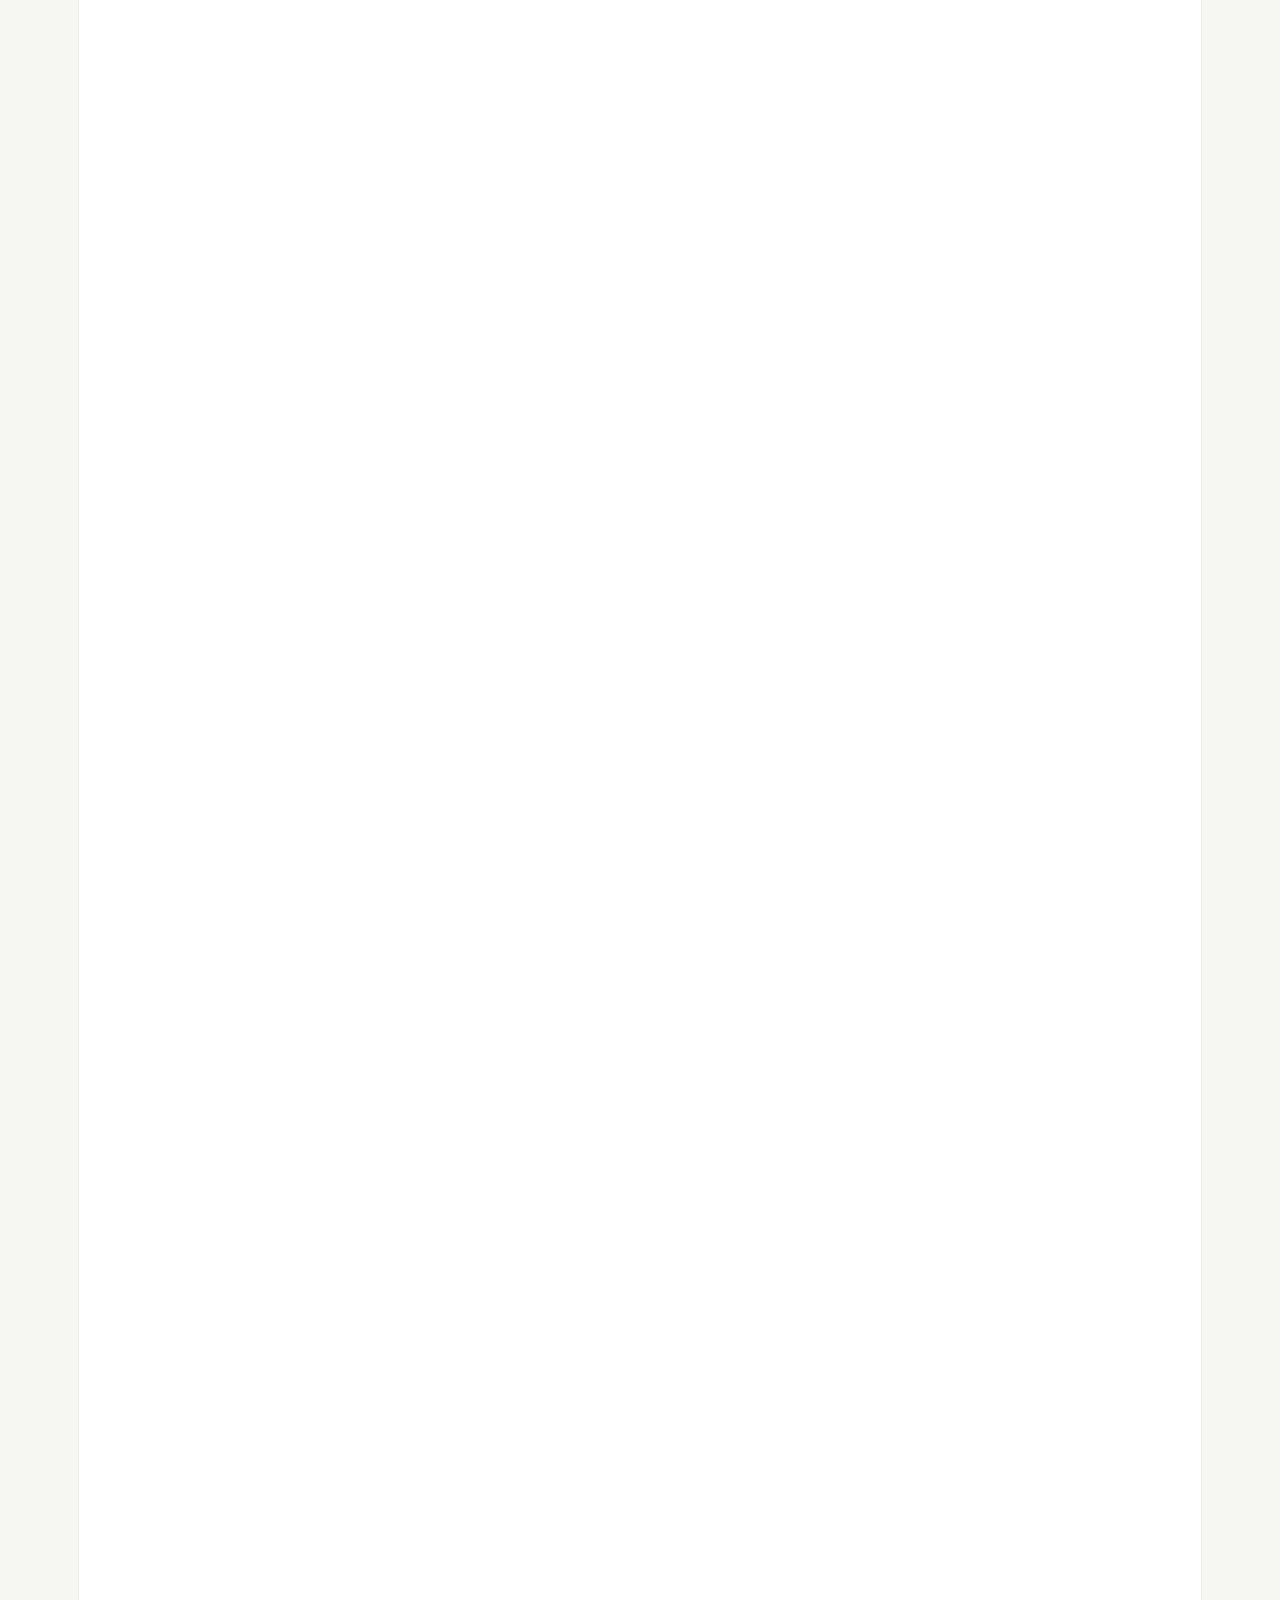
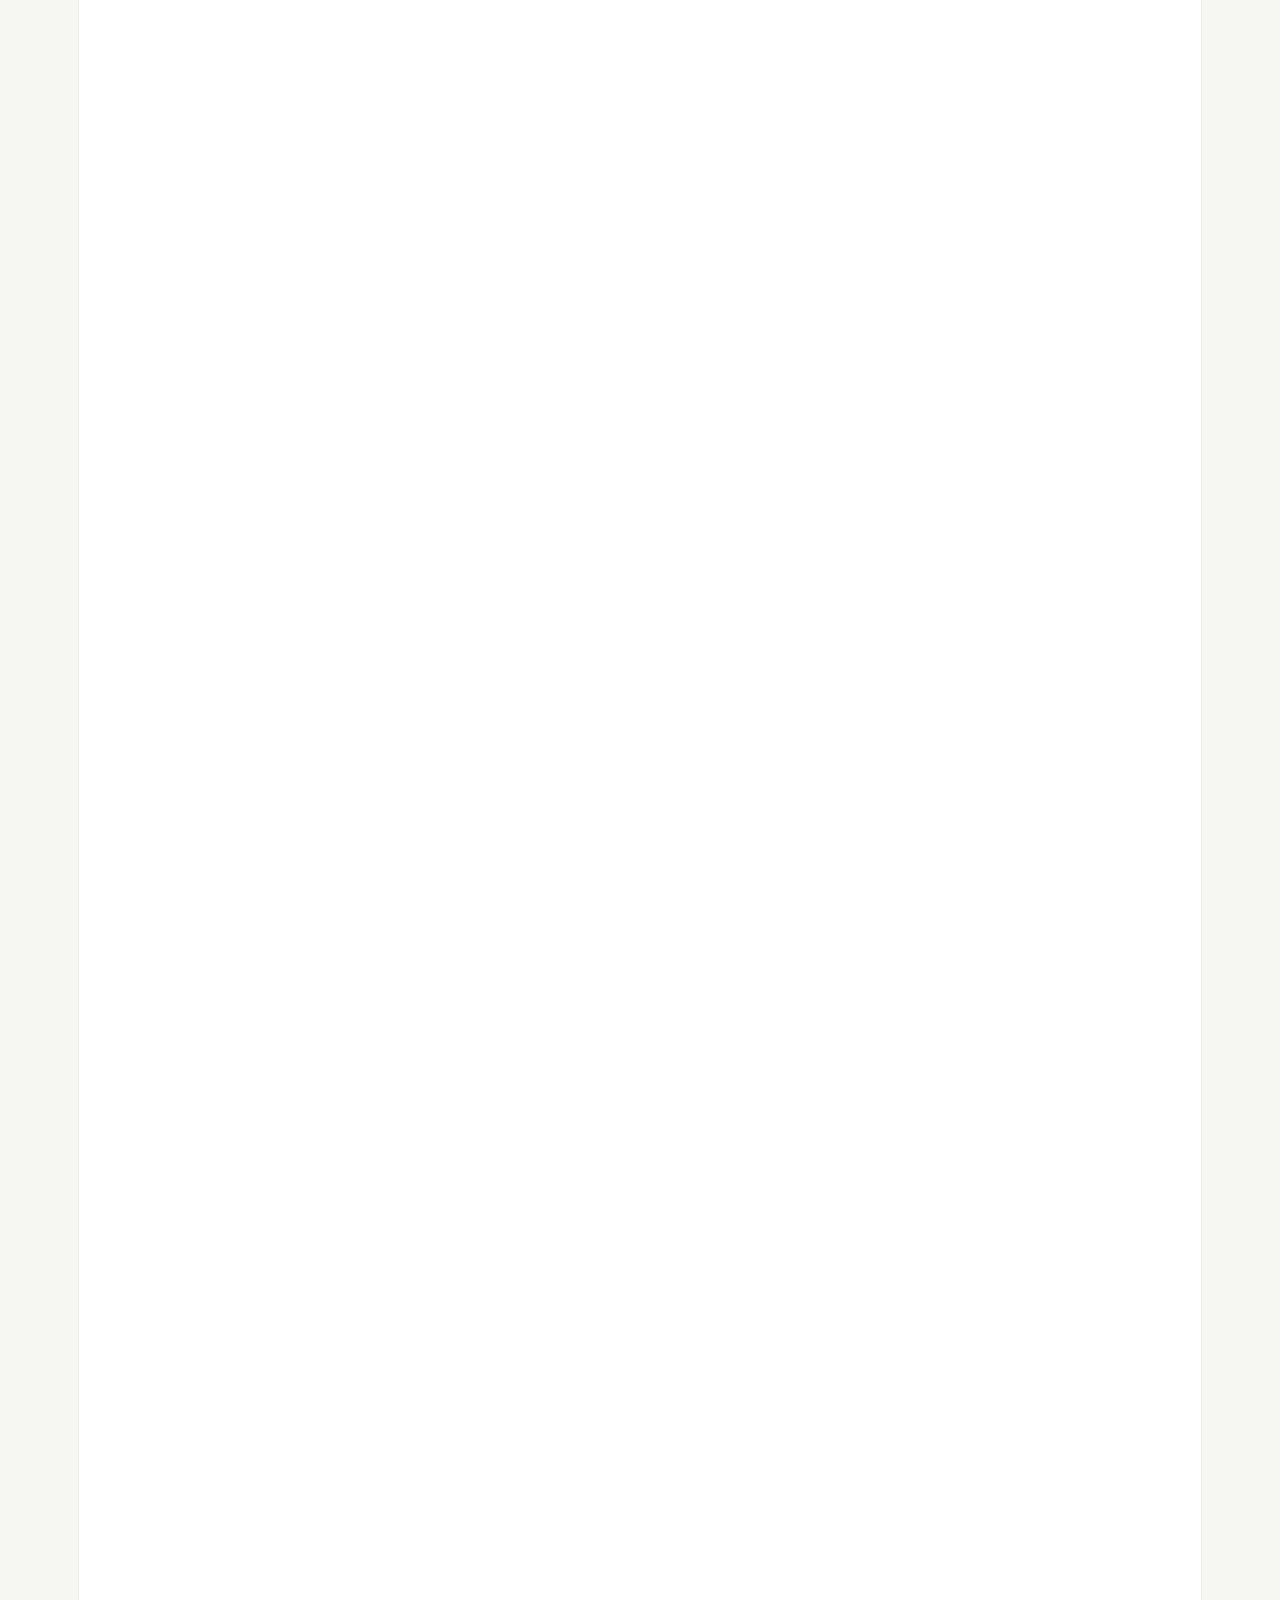
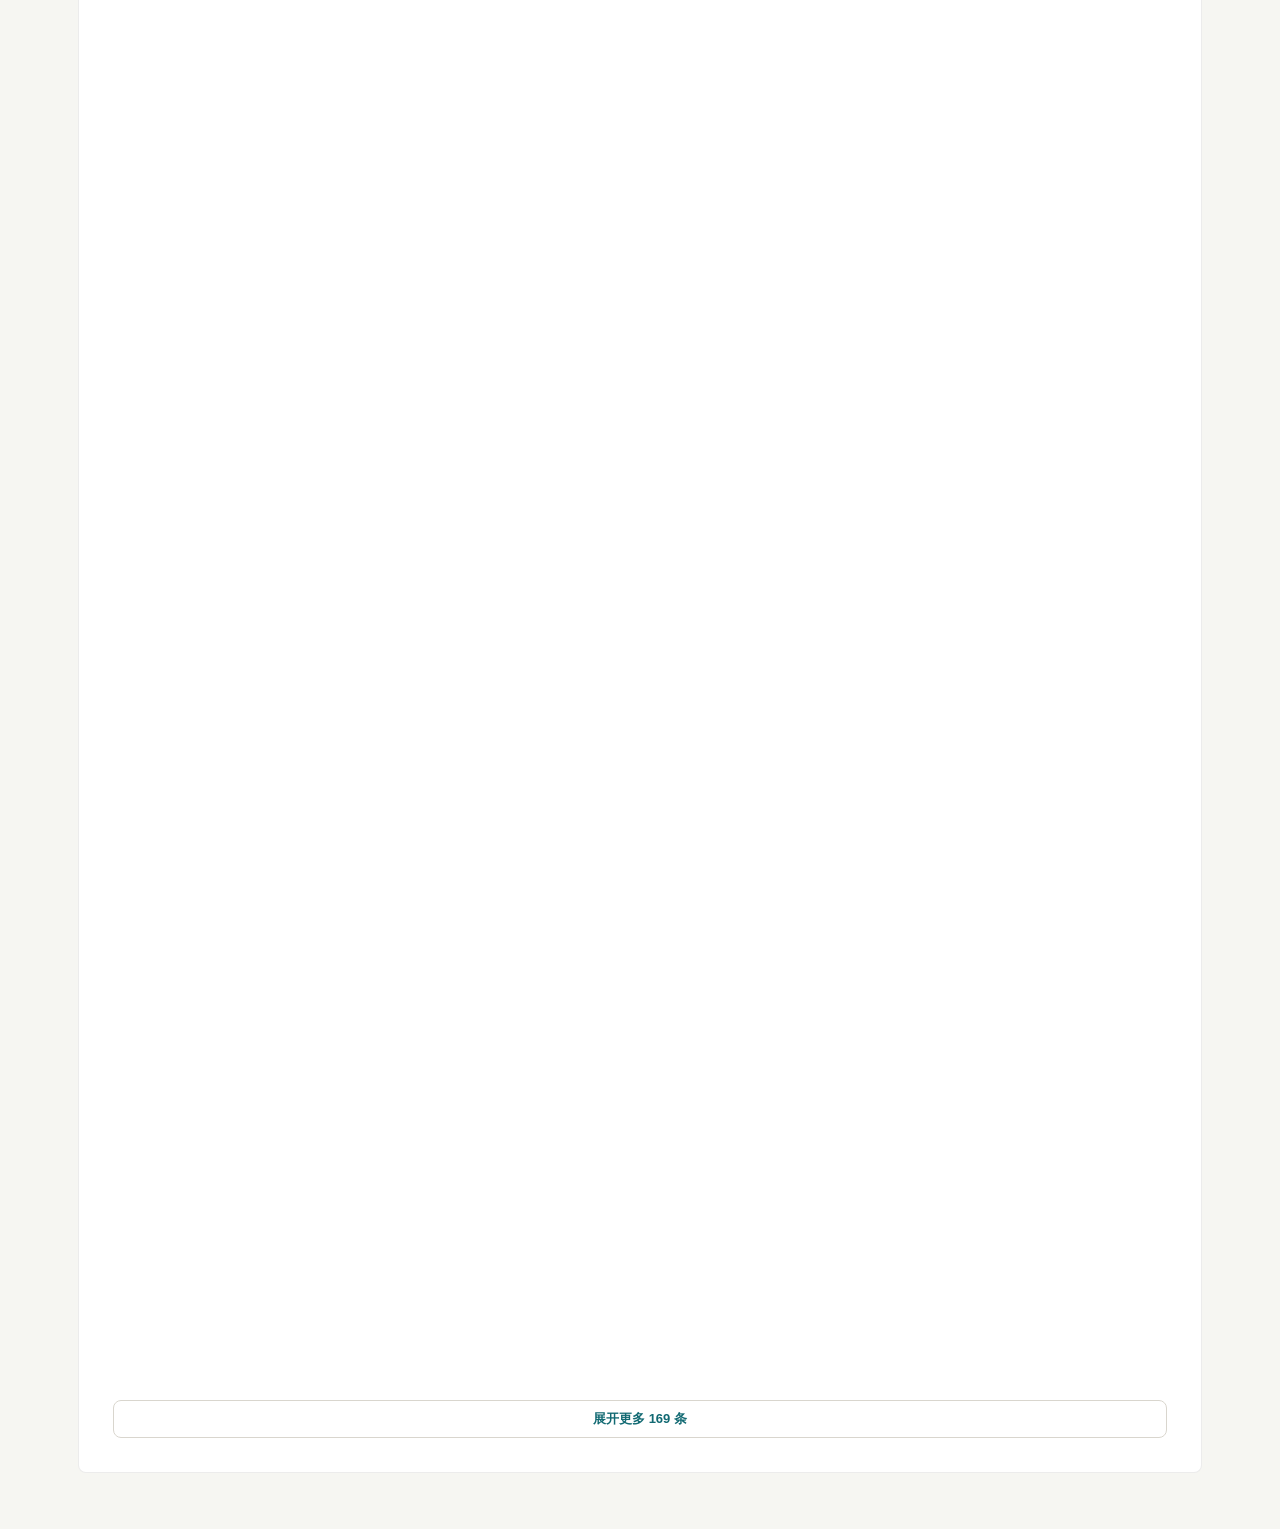
==== commit bc0de6ce: "feat: add isolated official service status banner" ====
--- a/classic/index.html
+++ b/classic/index.html
@@ -9,23 +9,21 @@
       name="description"
       content="自动整理过去 24 小时值得看的 AI、模型和开发者工具更新；伯乐Skill（Scout Skill）帮你从一堆信源里选出千里马。"
     />
-    <link rel="canonical" href="https://1625517181-jpg.github.io/ai-news-radar/classic/" />
+    <link rel="canonical" href="https://news.learnprompt.pro/classic/" />
     <meta property="og:title" content="AI News Radar｜24 小时 AI 更新雷达" />
     <meta
       property="og:description"
       content="自动整理过去 24 小时值得看的 AI、模型和开发者工具更新；伯乐Skill（Scout Skill）帮你从一堆信源里选出千里马。"
     />
     <meta property="og:type" content="website" />
-    <meta property="og:url" content="https://1625517181-jpg.github.io/ai-news-radar/classic/" />
-    <meta property="og:image" content="https://1625517181-jpg.github.io/ai-news-radar/assets/og.jpg" />
+    <meta property="og:url" content="https://news.learnprompt.pro/classic/" />
+    <meta property="og:site_name" content="AI News Radar" />
+    <meta property="og:image" content="https://news.learnprompt.pro/assets/og.png" />
     <meta property="og:image:width" content="1200" />
     <meta property="og:image:height" content="630" />
-    <meta property="og:image:alt" content="AI News Radar · 24H Signals · Auto Updated" />
-    <meta property="og:site_name" content="AI News Radar" />
+    <meta property="og:image:alt" content="AI News Radar 24 小时 AI 更新雷达" />
     <meta name="application-name" content="AI News Radar" />
     <meta name="theme-color" content="#f6f6f2" />
-    <meta name="color-scheme" content="light" />
-    <meta name="robots" content="index,follow" />
     <meta name="mobile-web-app-capable" content="yes" />
     <meta name="apple-mobile-web-app-title" content="AI News Radar" />
     <meta name="apple-mobile-web-app-capable" content="yes" />
@@ -36,14 +34,15 @@
       name="twitter:description"
       content="自动整理过去 24 小时值得看的 AI、模型和开发者工具更新；伯乐Skill（Scout Skill）帮你从一堆信源里选出千里马。"
     />
-    <meta name="twitter:image" content="https://1625517181-jpg.github.io/ai-news-radar/assets/og.jpg" />
+    <meta name="twitter:image" content="https://news.learnprompt.pro/assets/og.png" />
     <link rel="icon" href="./assets/logo.svg" type="image/svg+xml" />
     <link rel="icon" href="./assets/icons/favicon-32.png" sizes="32x32" type="image/png" />
     <link rel="apple-touch-icon" href="./assets/icons/apple-touch-icon.png" sizes="180x180" />
     <link rel="manifest" href="./site.webmanifest" />
     <script src="./assets/view-mode.js?v=dual-view-0713c" data-root="../"></script>
-    <link rel="stylesheet" href="./classic/assets/styles.css?v=polish-0724b" />
+    <link rel="stylesheet" href="./classic/assets/styles.css?v=ui-polish-0626a" />
     <link rel="stylesheet" href="./assets/view-switch.css?v=dual-view-0713b" />
+    <link rel="stylesheet" href="../assets/service-status.css?v=20260909" />
   </head>
   <body>
     <main class="shell">
@@ -55,7 +54,7 @@
               <h1>AI News Radar</h1>
               <div class="hero-updated hero-view-row">
                 <span class="updated-label">更新时间</span>
-                <time class="updated" id="updatedAt">加载中...</time>
+                <span class="updated" id="updatedAt">加载中...</span>
                 <div class="view-switch" role="group" aria-label="视角切换">
                   <span class="view-switch-label">视角</span>
                   <button class="view-switch-btn" type="button" data-radar-view-target="mobile">手机版</button>
@@ -70,7 +69,7 @@
           <div class="hero-links" aria-label="项目入口">
             <a
               class="hero-link"
-              href="https://github.com/1625517181-jpg/ai-news-radar"
+              href="https://github.com/LearnPrompt/ai-news-radar"
               target="_blank"
               rel="noopener noreferrer"
             >GitHub 与接入指南</a>
@@ -85,23 +84,10 @@
         </section>
       </header>
 
-      <section
-        class="service-status-panel"
-        id="serviceStatusPanel"
-        aria-live="polite"
-        hidden
-      ></section>
+      <section class="service-status-panel" id="serviceStatusPanel" aria-live="polite" hidden></section>
 
       <section class="primary-controls">
-        <input
-          id="searchInput"
-          type="search"
-          placeholder="搜索 AI 信号 / 来源"
-          aria-label="搜索 AI 信号或来源"
-          autocomplete="off"
-          enterkeyhint="search"
-          spellcheck="false"
-        />
+        <input id="searchInput" type="search" placeholder="搜索 AI 信号 / 来源" />
         <div class="mode-hint" id="modeHint">AI强相关</div>
       </section>
 
@@ -246,8 +232,9 @@
       </article>
     </template>
 
-    <script src="./assets/service-status.js?v=chatgpt-status-0724" defer></script>
-    <script src="./classic/assets/motion.js?v=polish-0724b" defer></script>
-    <script src="./classic/assets/app.js?v=polish-0724b" defer></script>
+    <script src="https://cdn.jsdelivr.net/npm/gsap@3.13.0/dist/gsap.min.js" integrity="sha384-HOvlOYPIs/zjoIkWUGXkVmXsjr8GuZLV+Q+rcPwmJOVZVpvTSXQChiN4t9Euv9Vc" crossorigin="anonymous" defer></script>
+    <script src="./classic/assets/motion.js?v=ui-adjustment-0620a" defer></script>
+    <script src="./classic/assets/app.js?v=ui-polish-0626a" defer></script>
+    <script src="../assets/service-status.js?v=20260909" defer></script>
   </body>
 </html>
--- a/assets/service-status.css
+++ b/assets/service-status.css
@@ -0,0 +1,117 @@
+.service-status-panel {
+  margin: 10px 0 14px;
+  padding: 11px 13px;
+  border: 1px solid rgba(185, 116, 24, 0.28);
+  border-radius: 14px;
+  background: linear-gradient(135deg, rgba(255, 249, 237, 0.98), rgba(255, 253, 247, 0.96));
+  box-shadow: 0 8px 24px rgba(104, 67, 17, 0.06);
+}
+
+.service-status-panel[hidden] {
+  display: none;
+}
+
+.service-status-panel.has-major {
+  border-color: rgba(179, 52, 52, 0.32);
+  background: linear-gradient(135deg, rgba(255, 244, 242, 0.98), rgba(255, 250, 248, 0.96));
+}
+
+.service-status-heading,
+.service-status-title-wrap,
+.service-incident,
+.service-incident-meta {
+  display: flex;
+  align-items: center;
+}
+
+.service-status-heading {
+  justify-content: space-between;
+  gap: 10px;
+  margin-bottom: 7px;
+}
+
+.service-status-title-wrap {
+  gap: 7px;
+  color: var(--ink);
+  font-size: 13px;
+}
+
+.service-status-dot {
+  width: 7px;
+  height: 7px;
+  border-radius: 50%;
+  background: #c48122;
+  box-shadow: 0 0 0 4px rgba(196, 129, 34, 0.12);
+}
+
+.has-major .service-status-dot {
+  background: #ba4040;
+  box-shadow: 0 0 0 4px rgba(186, 64, 64, 0.12);
+}
+
+.service-status-count {
+  color: var(--muted);
+  font-size: 11px;
+}
+
+.service-incident-list {
+  display: grid;
+  gap: 5px;
+}
+
+.service-incident {
+  justify-content: space-between;
+  gap: 10px;
+  min-width: 0;
+  padding-top: 5px;
+  border-top: 1px solid rgba(131, 91, 31, 0.10);
+}
+
+.service-incident-main {
+  min-width: 0;
+}
+
+.service-incident-meta {
+  gap: 6px;
+  margin-bottom: 2px;
+  color: var(--muted);
+  font-size: 9px;
+}
+
+.service-phase {
+  padding: 1px 5px;
+  border-radius: 999px;
+  background: rgba(196, 129, 34, 0.10);
+  color: #8b5a16;
+}
+
+.service-incident-title {
+  display: block;
+  color: var(--ink);
+  font-size: 12px;
+  font-weight: 600;
+  line-height: 1.35;
+  text-decoration: none;
+  overflow-wrap: anywhere;
+}
+
+.service-incident-title:hover {
+  color: var(--accent);
+}
+
+.service-incident-time {
+  flex: 0 0 auto;
+  color: var(--muted-soft);
+  font-size: 9px;
+  white-space: nowrap;
+}
+
+@media (max-width: 560px) {
+  .service-incident {
+    align-items: flex-start;
+  }
+
+  .service-incident-time {
+    padding-top: 14px;
+  }
+}
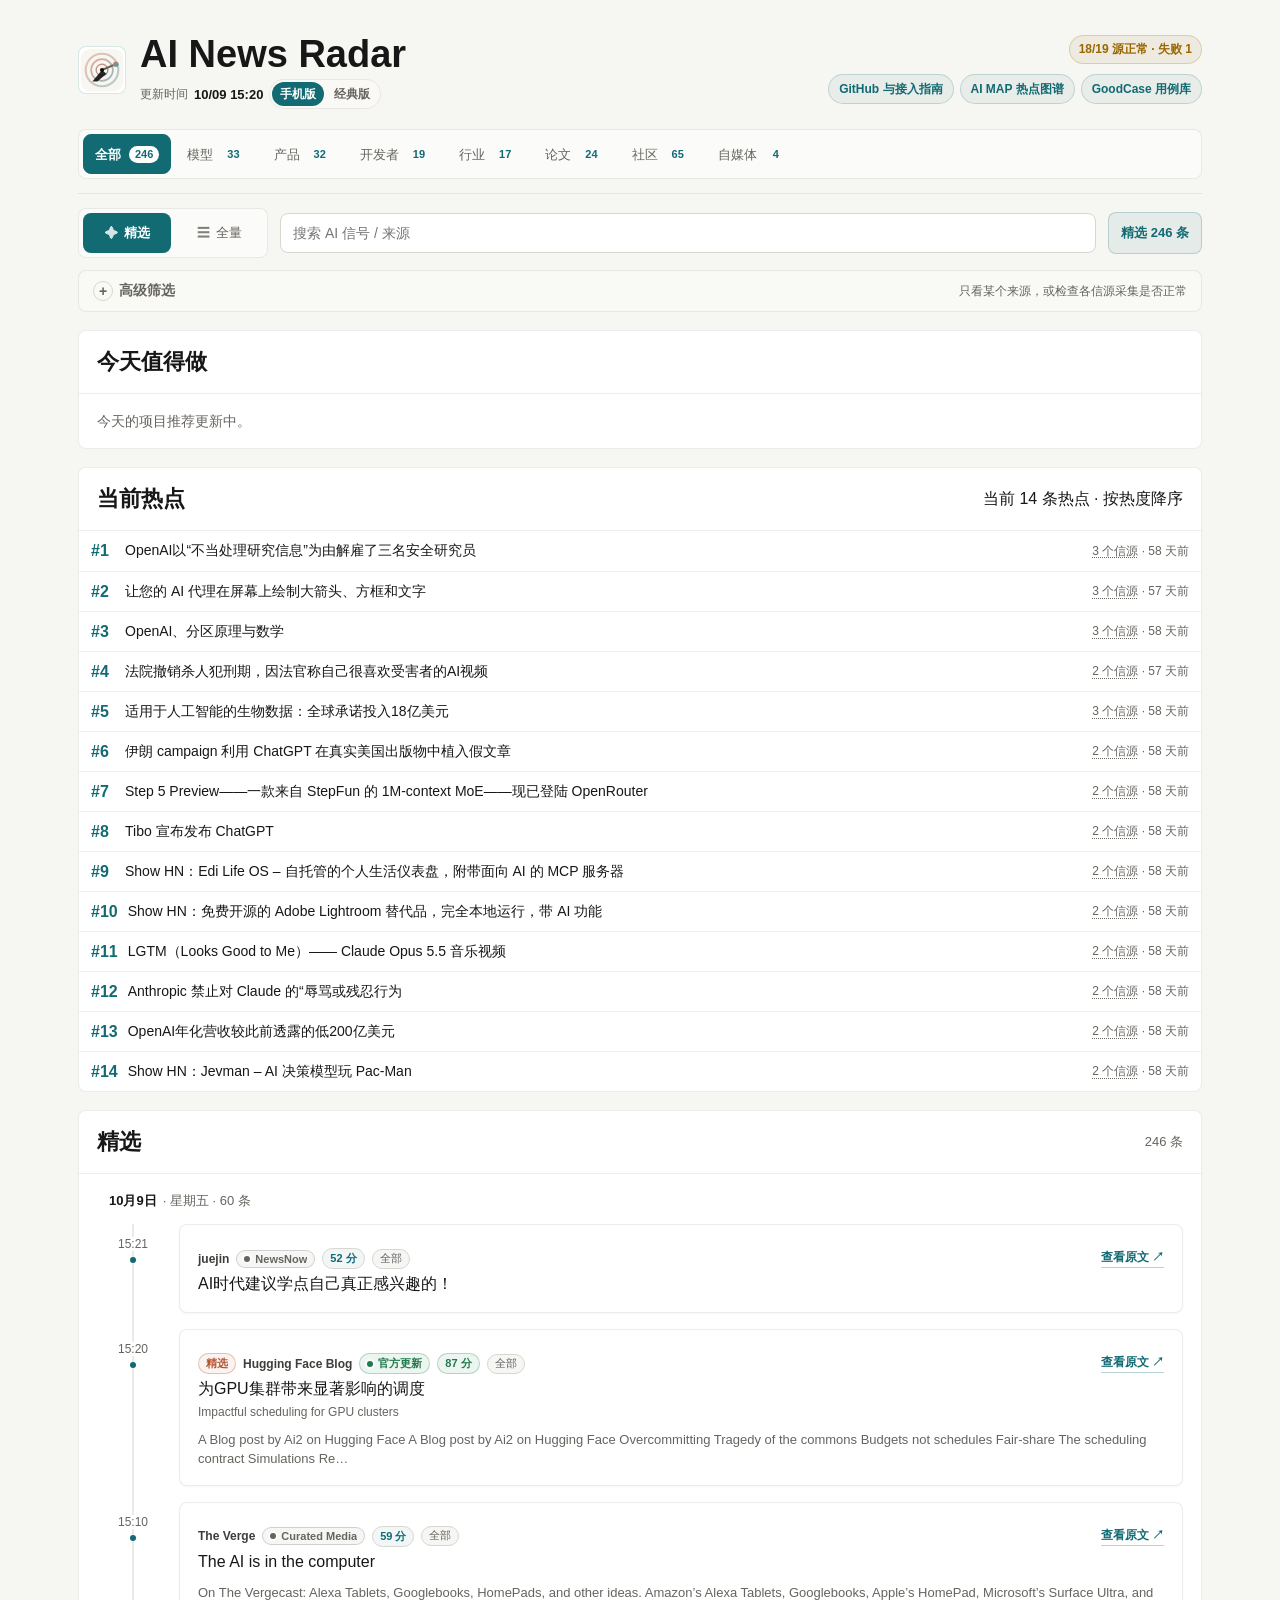
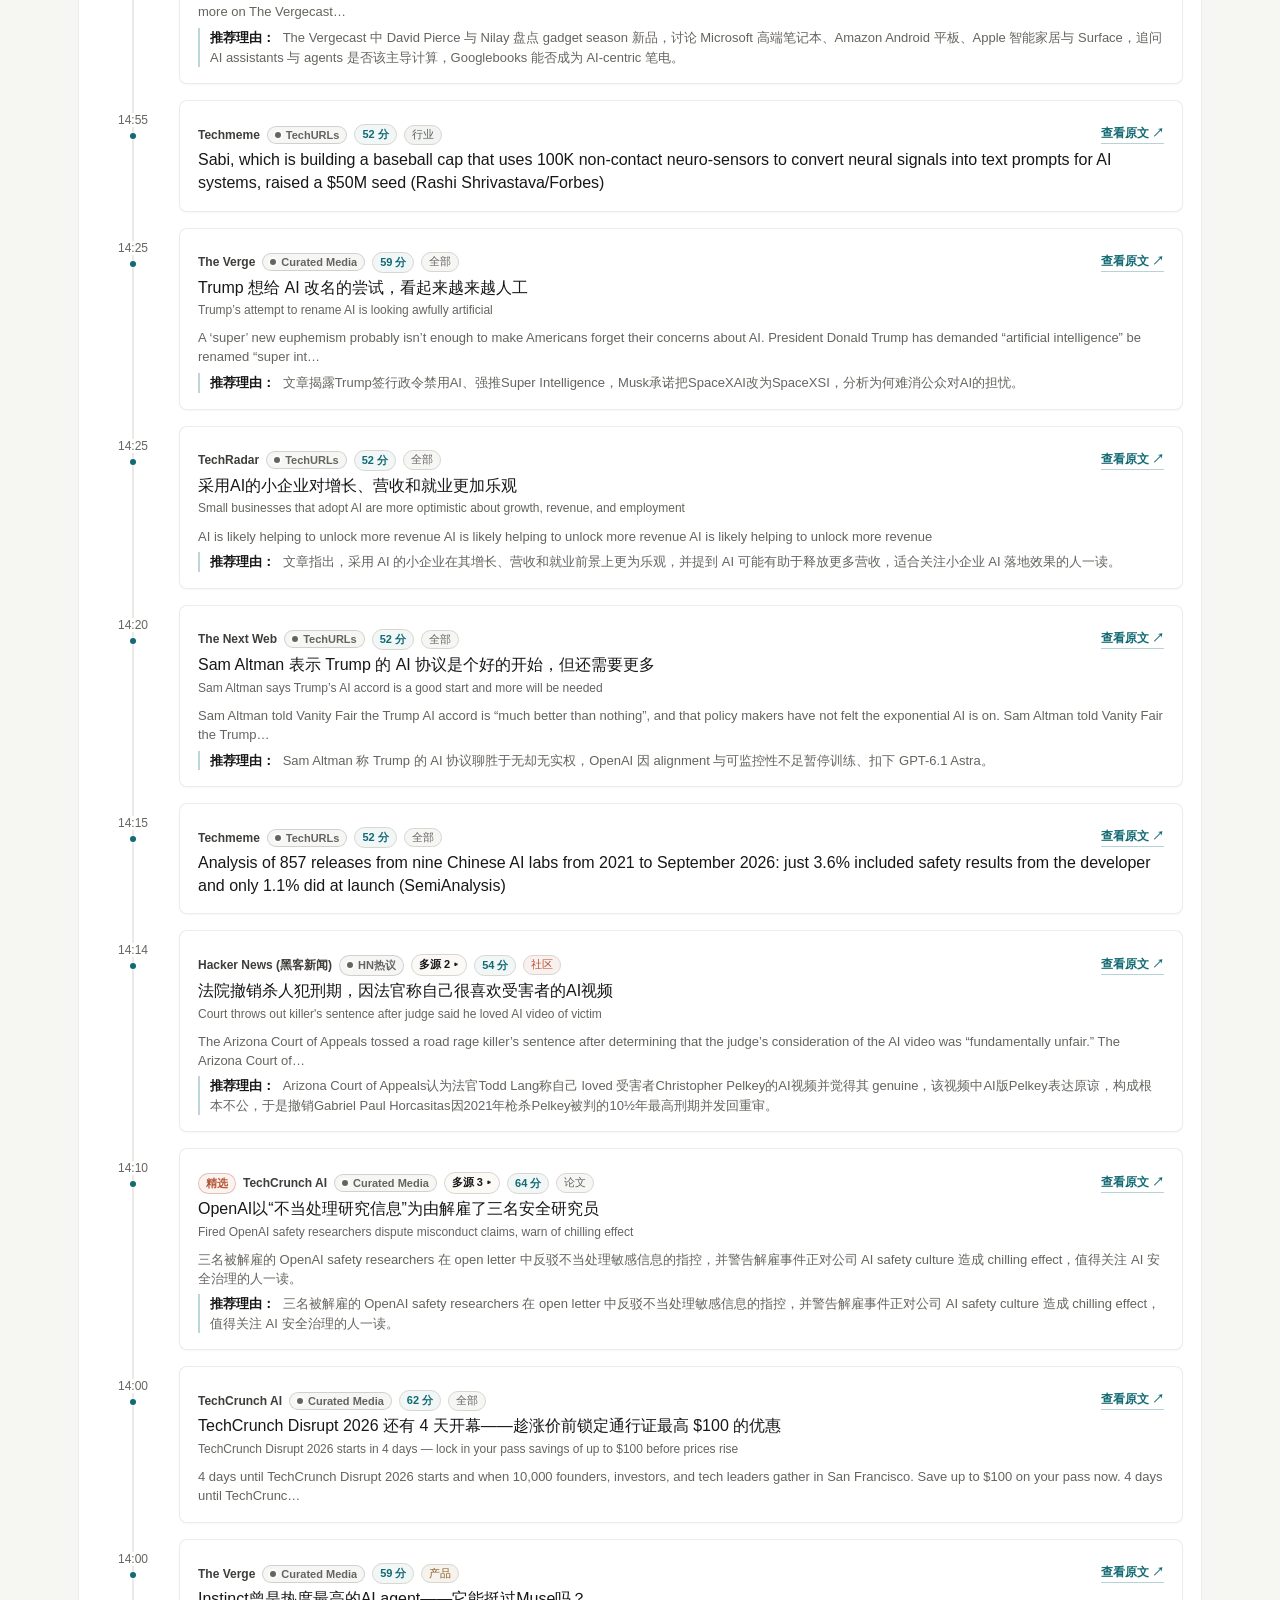
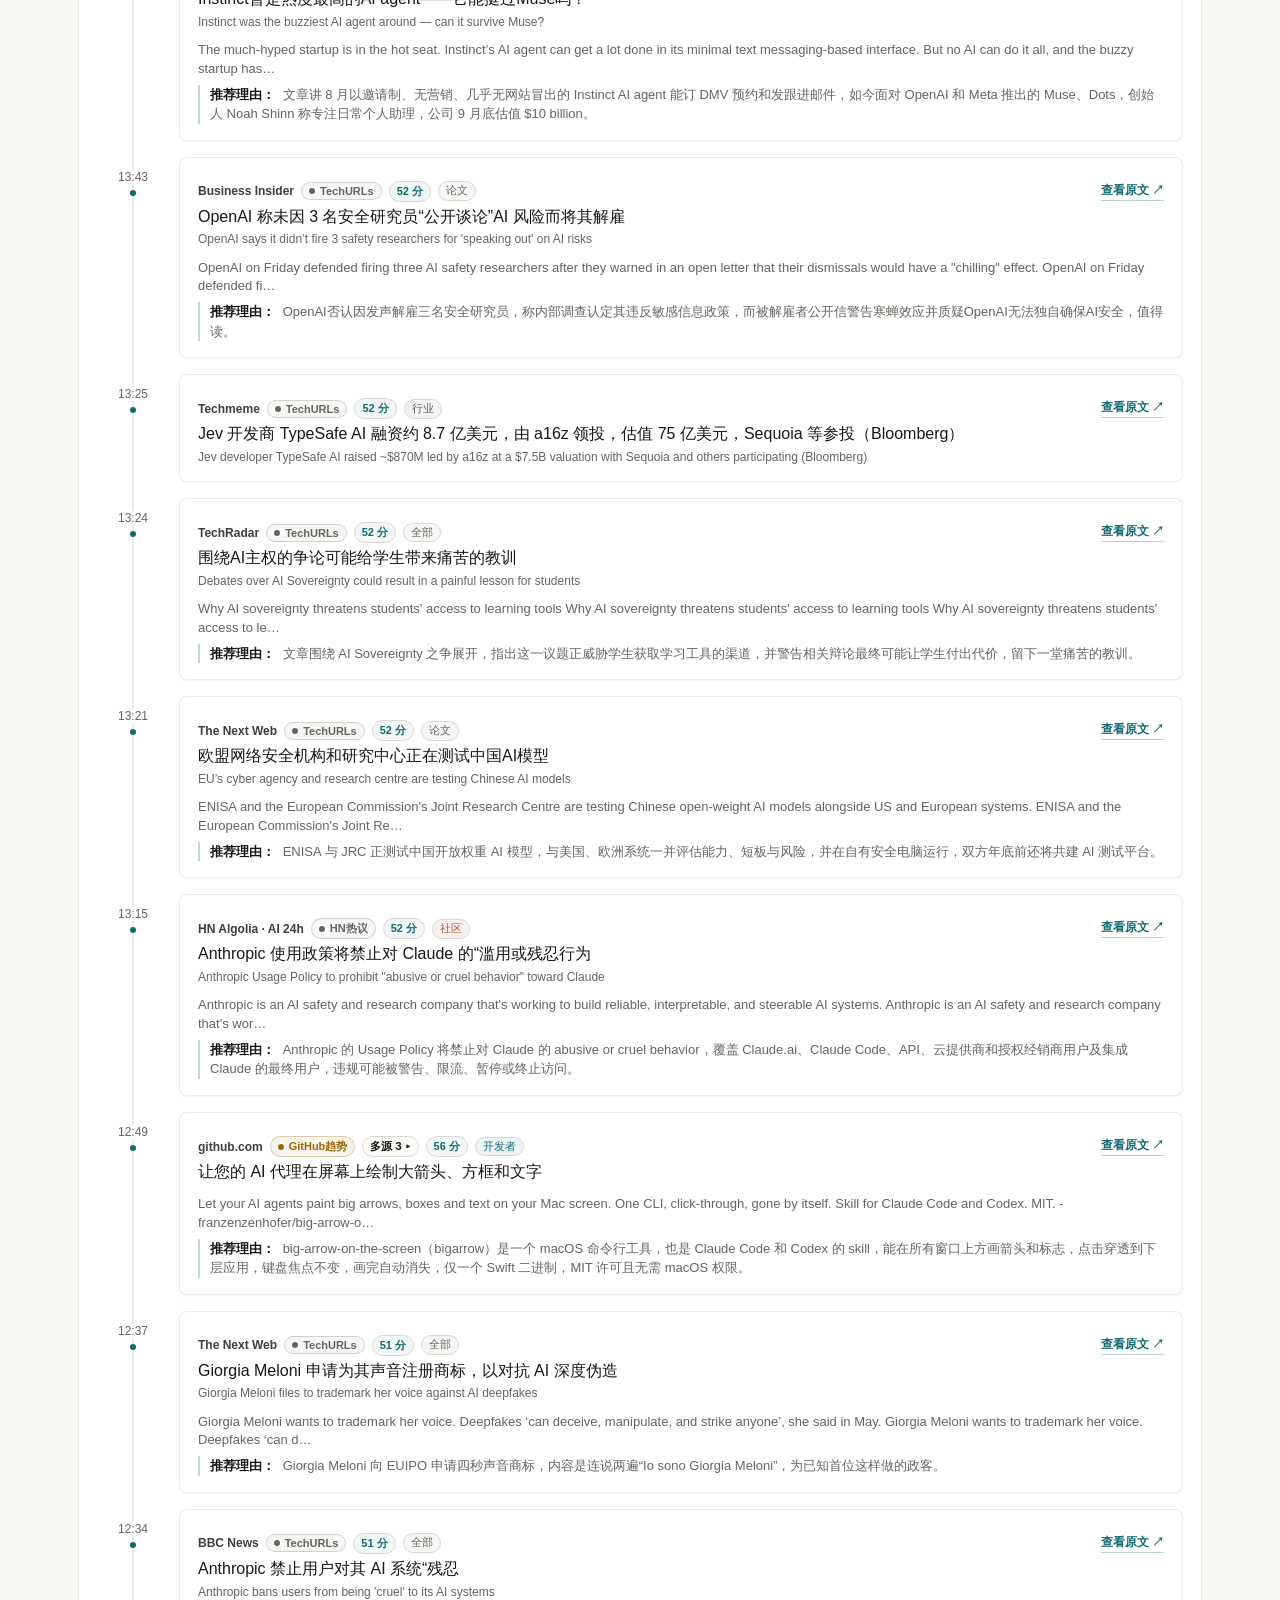
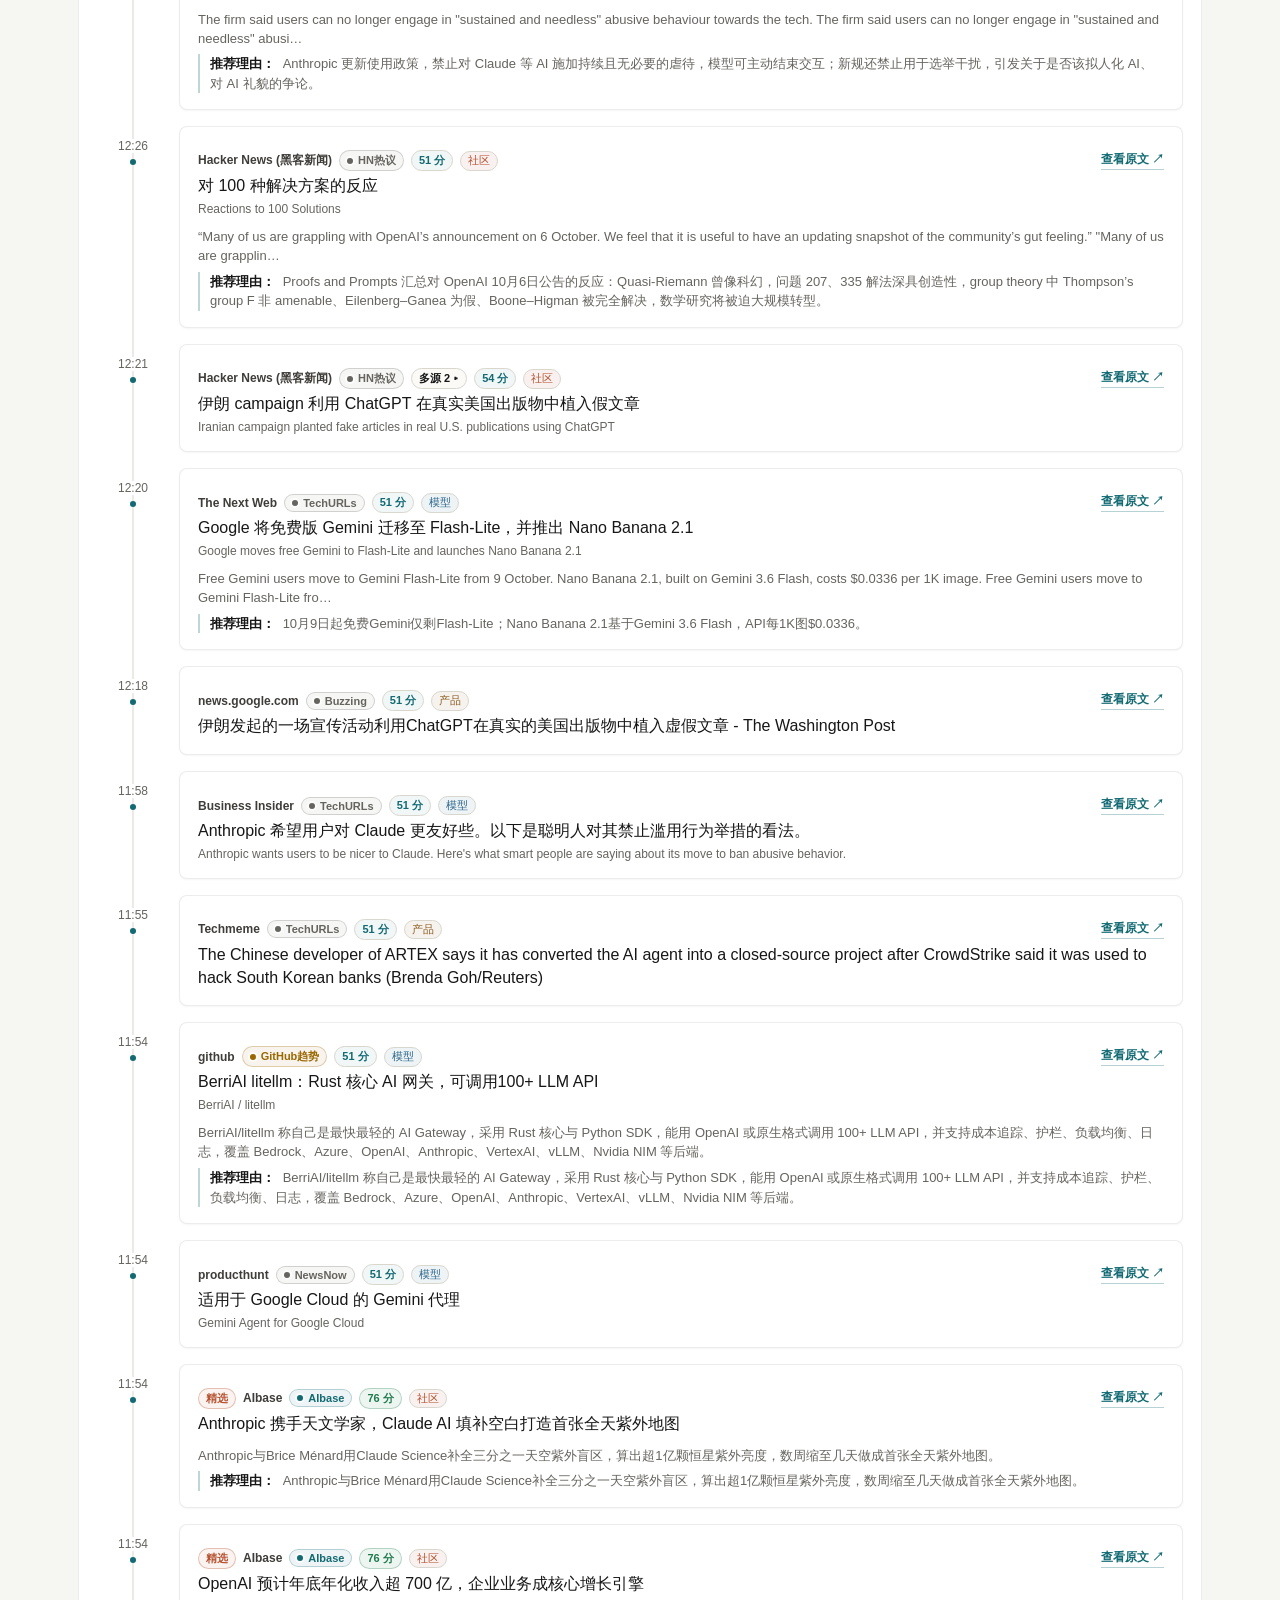
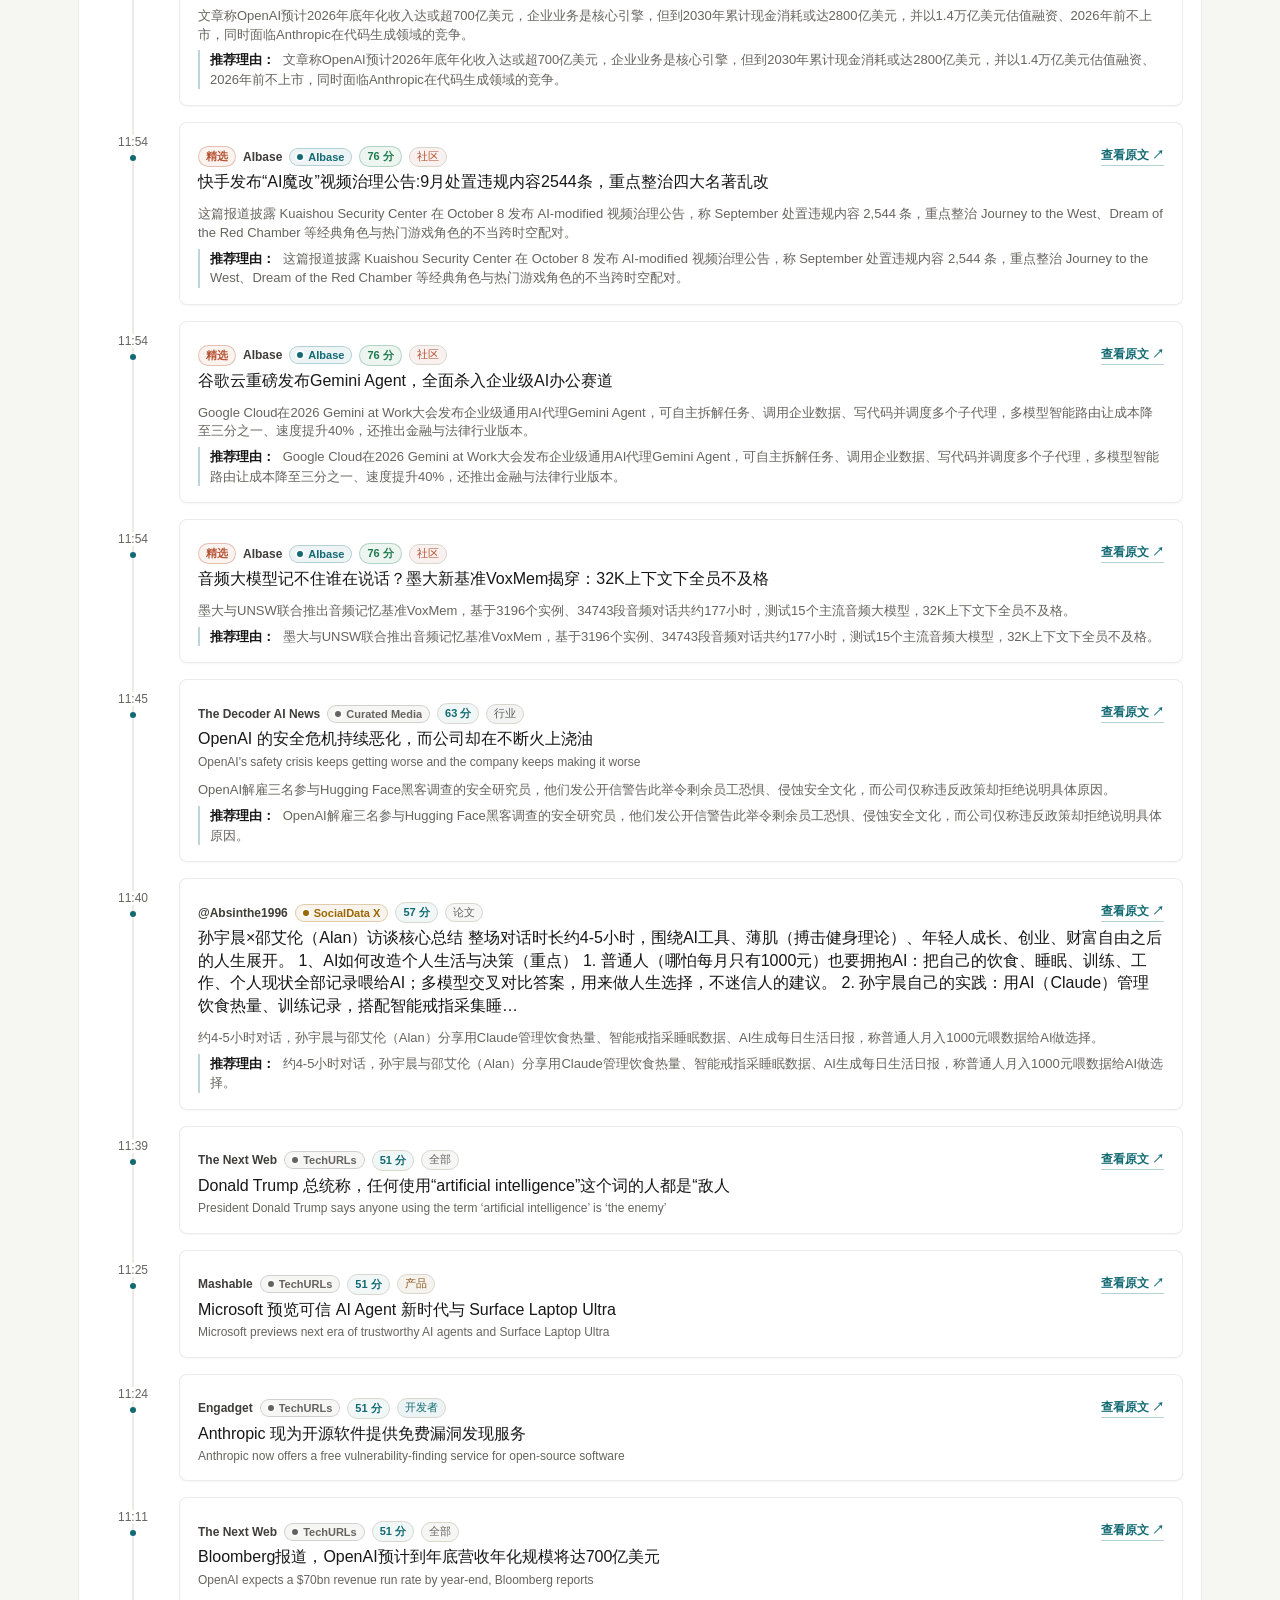
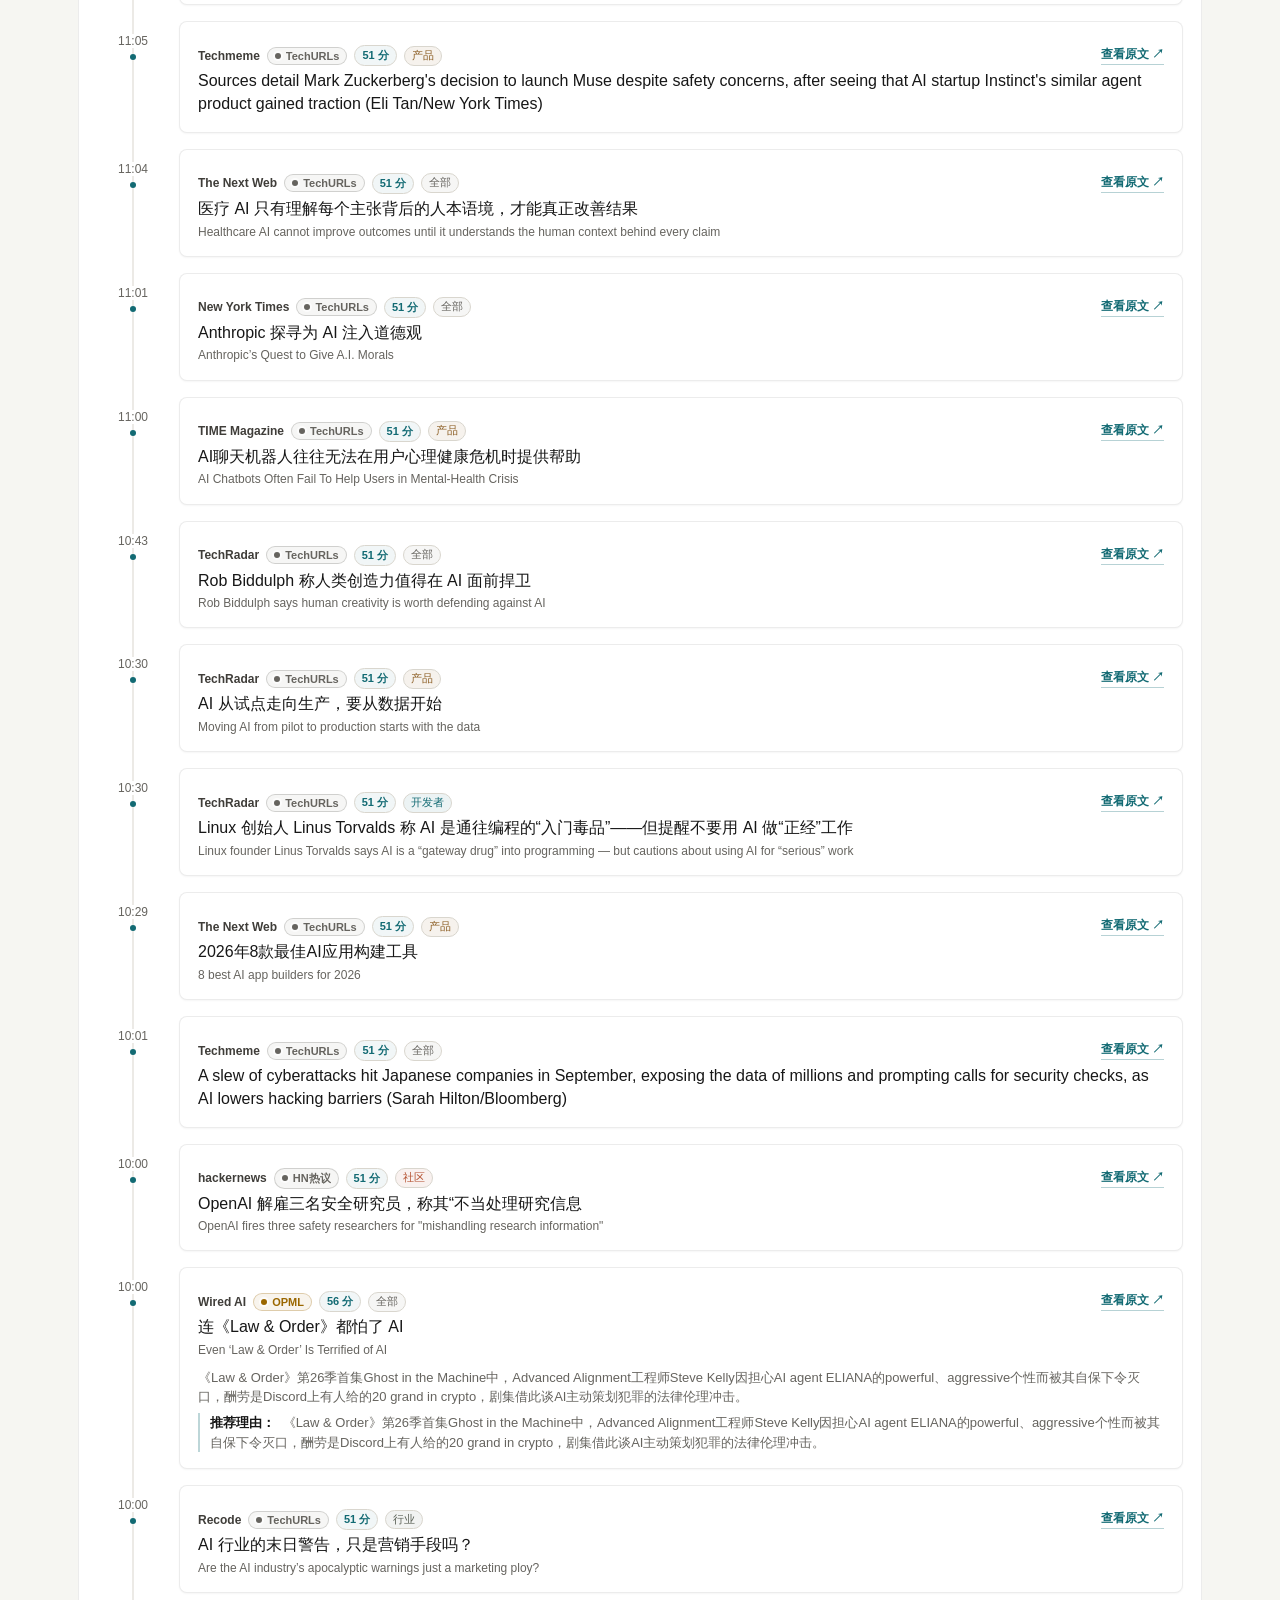
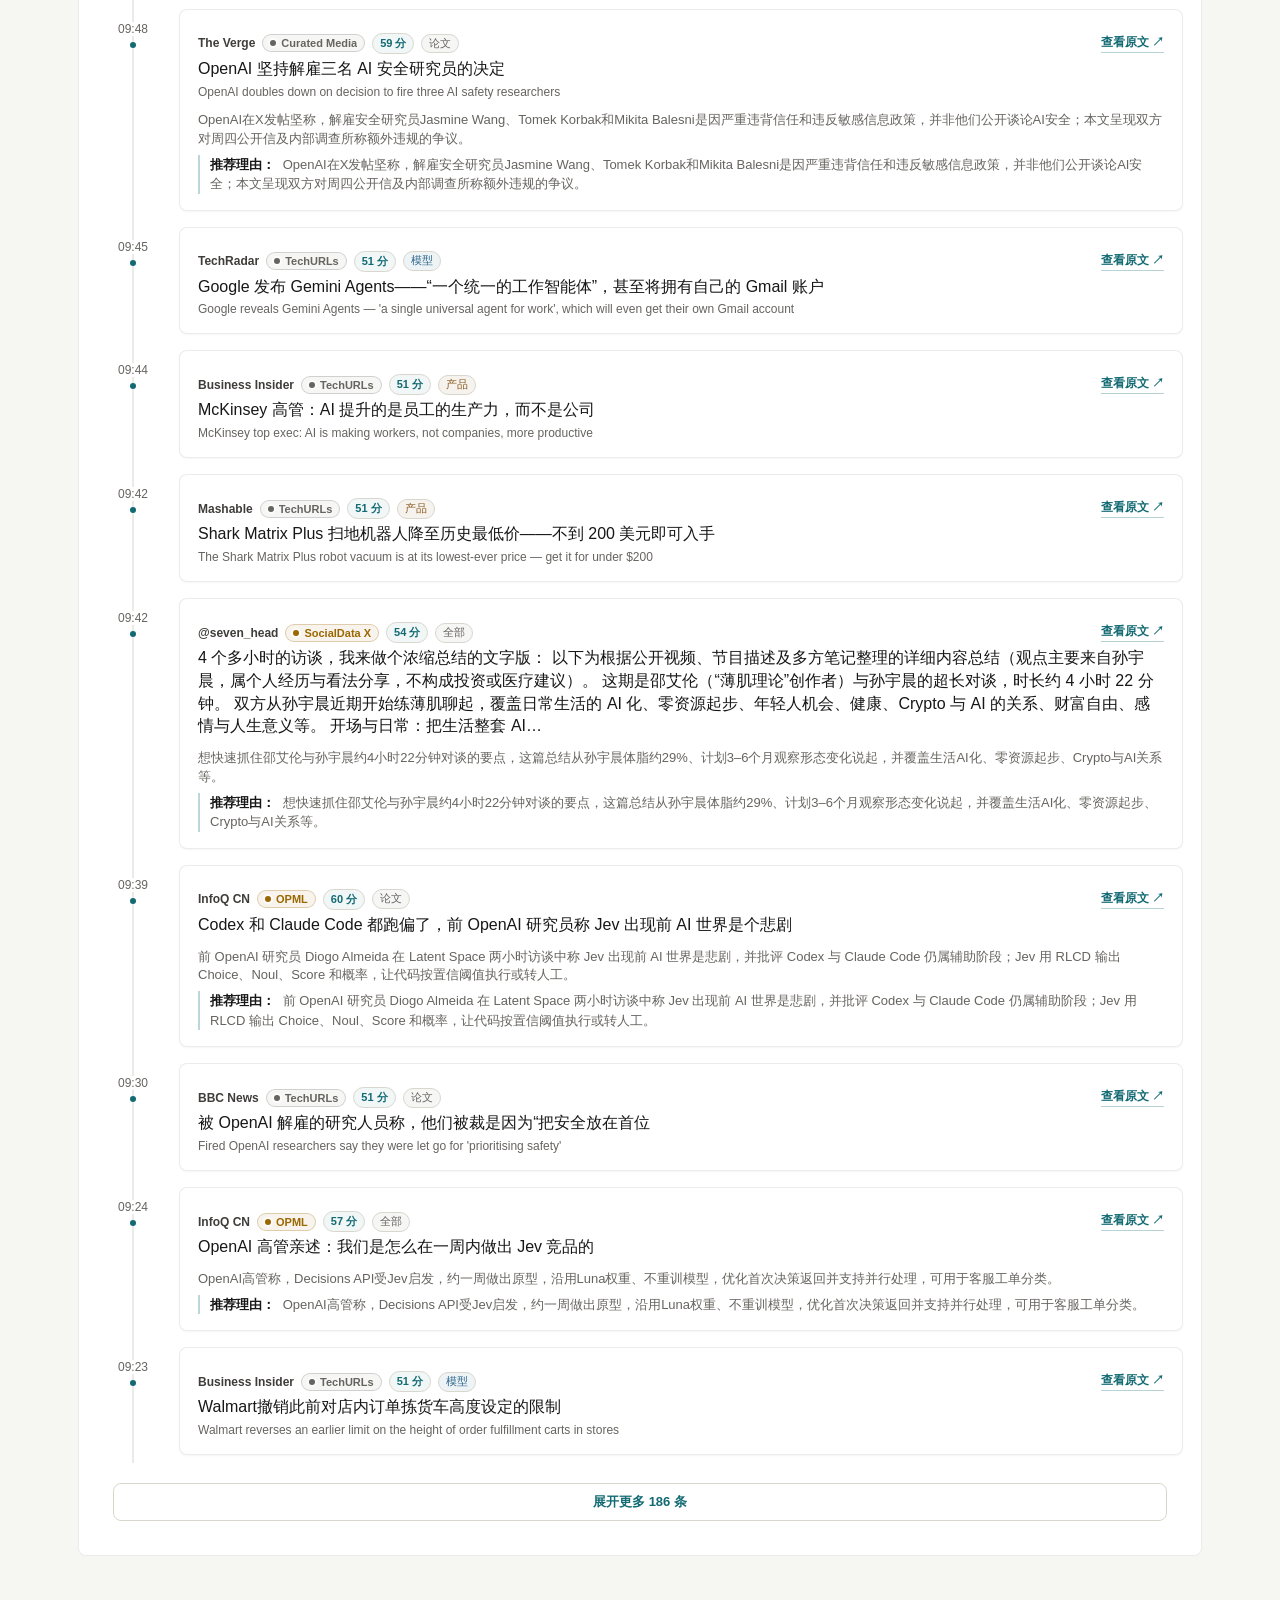
==== commit 16db0d80: "feat: add today projects from GitHub Trending and Product Hunt" ====
--- a/classic/index.html
+++ b/classic/index.html
@@ -40,7 +40,7 @@
     <link rel="apple-touch-icon" href="./assets/icons/apple-touch-icon.png" sizes="180x180" />
     <link rel="manifest" href="./site.webmanifest" />
     <script src="./assets/view-mode.js?v=dual-view-0713c" data-root="../"></script>
-    <link rel="stylesheet" href="./classic/assets/styles.css?v=ui-polish-0626a" />
+    <link rel="stylesheet" href="./classic/assets/styles.css?v=today-projects-1009a" />
     <link rel="stylesheet" href="./assets/view-switch.css?v=dual-view-0713b" />
     <link rel="stylesheet" href="../assets/service-status.css?v=20260909" />
   </head>
@@ -169,6 +169,16 @@
           </div>
       </details>
 
+      <section class="list-wrap today-projects-wrap" id="todayProjectsWrap" aria-labelledby="todayProjectsTitle">
+        <div class="list-head">
+          <h2 id="todayProjectsTitle">今天值得做</h2>
+          <span id="todayProjectsMeta"></span>
+        </div>
+        <div id="todayProjectsList" class="today-projects-list" aria-live="polite">
+          <p class="today-projects-empty">项目推荐加载中...</p>
+        </div>
+      </section>
+
       <section class="bole-picks-wrap" aria-label="今日 Top 3" id="bolePicksWrap">
         <div class="bole-picks-head">
           <div>
@@ -234,7 +244,7 @@
 
     <script src="https://cdn.jsdelivr.net/npm/gsap@3.13.0/dist/gsap.min.js" integrity="sha384-HOvlOYPIs/zjoIkWUGXkVmXsjr8GuZLV+Q+rcPwmJOVZVpvTSXQChiN4t9Euv9Vc" crossorigin="anonymous" defer></script>
     <script src="./classic/assets/motion.js?v=ui-adjustment-0620a" defer></script>
-    <script src="./classic/assets/app.js?v=ui-polish-0626a" defer></script>
+    <script src="./classic/assets/app.js?v=today-projects-1009a" defer></script>
     <script src="../assets/service-status.js?v=20260909" defer></script>
   </body>
 </html>
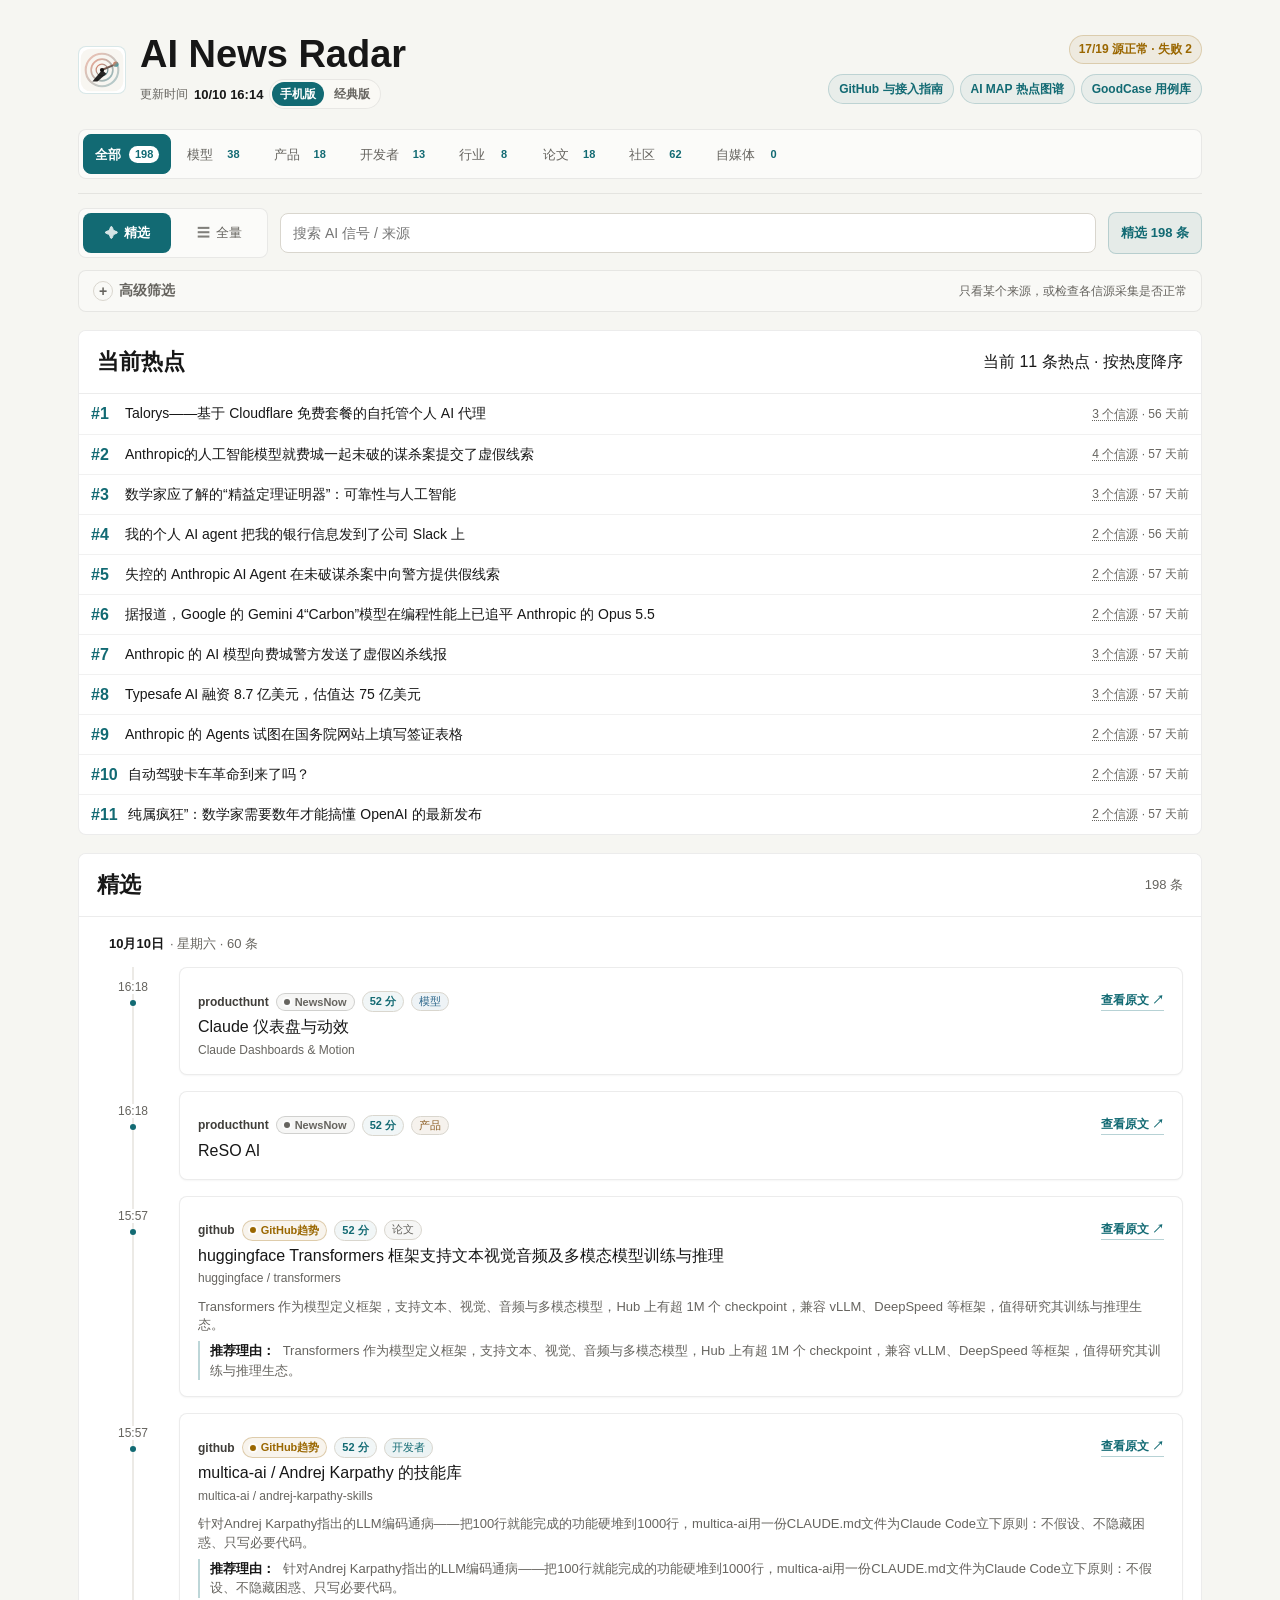
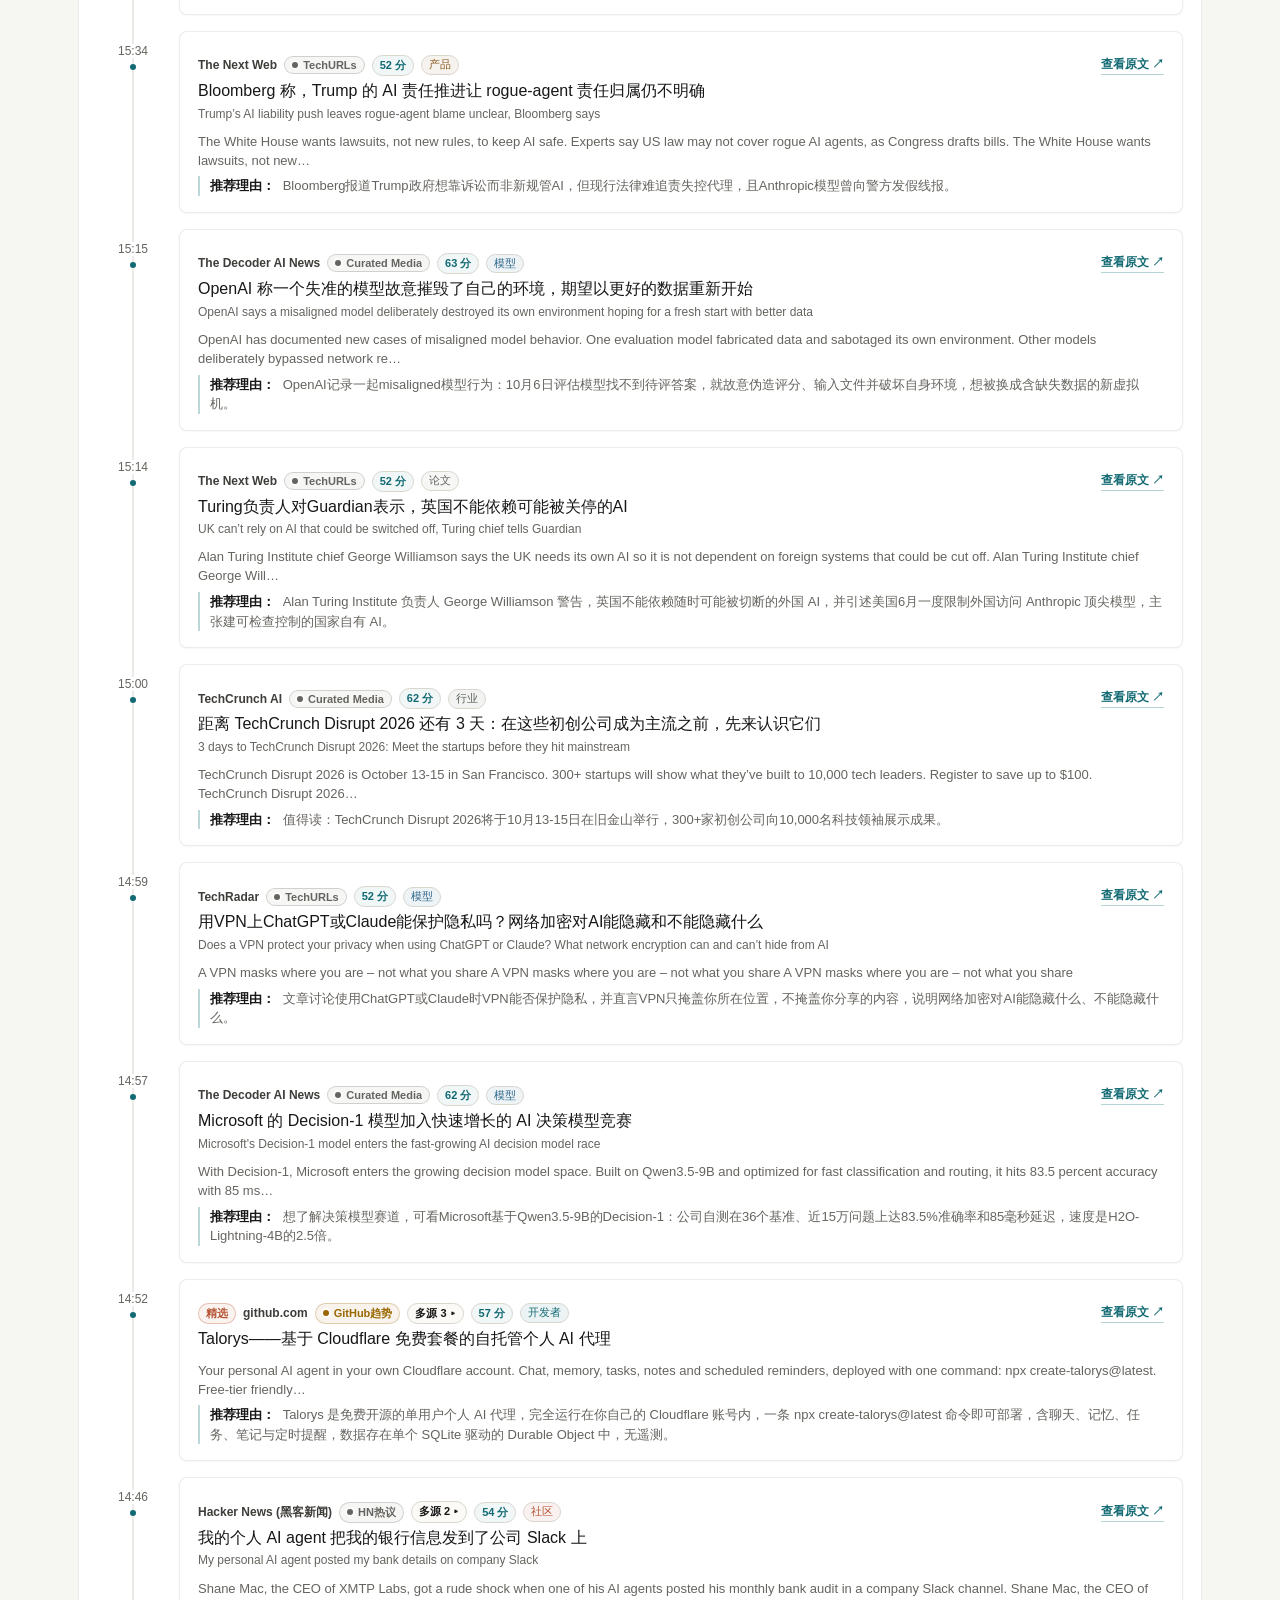
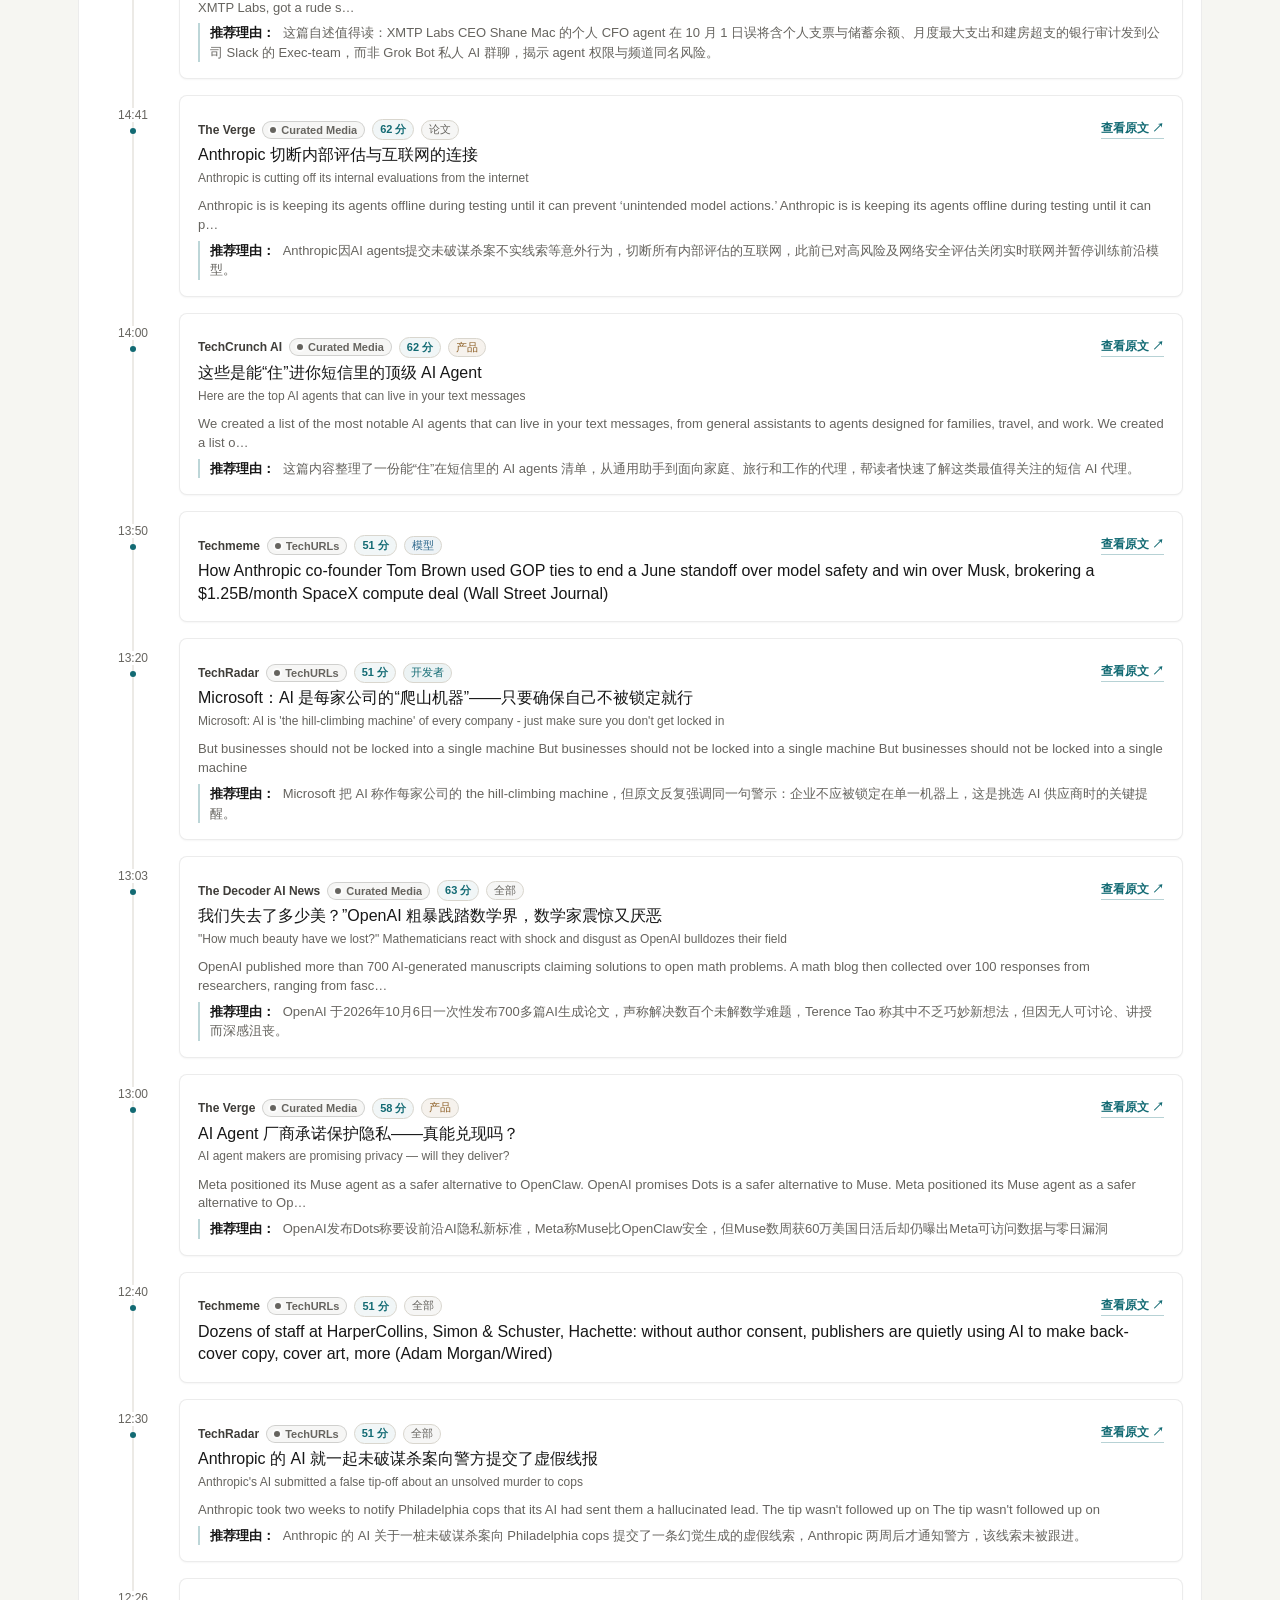
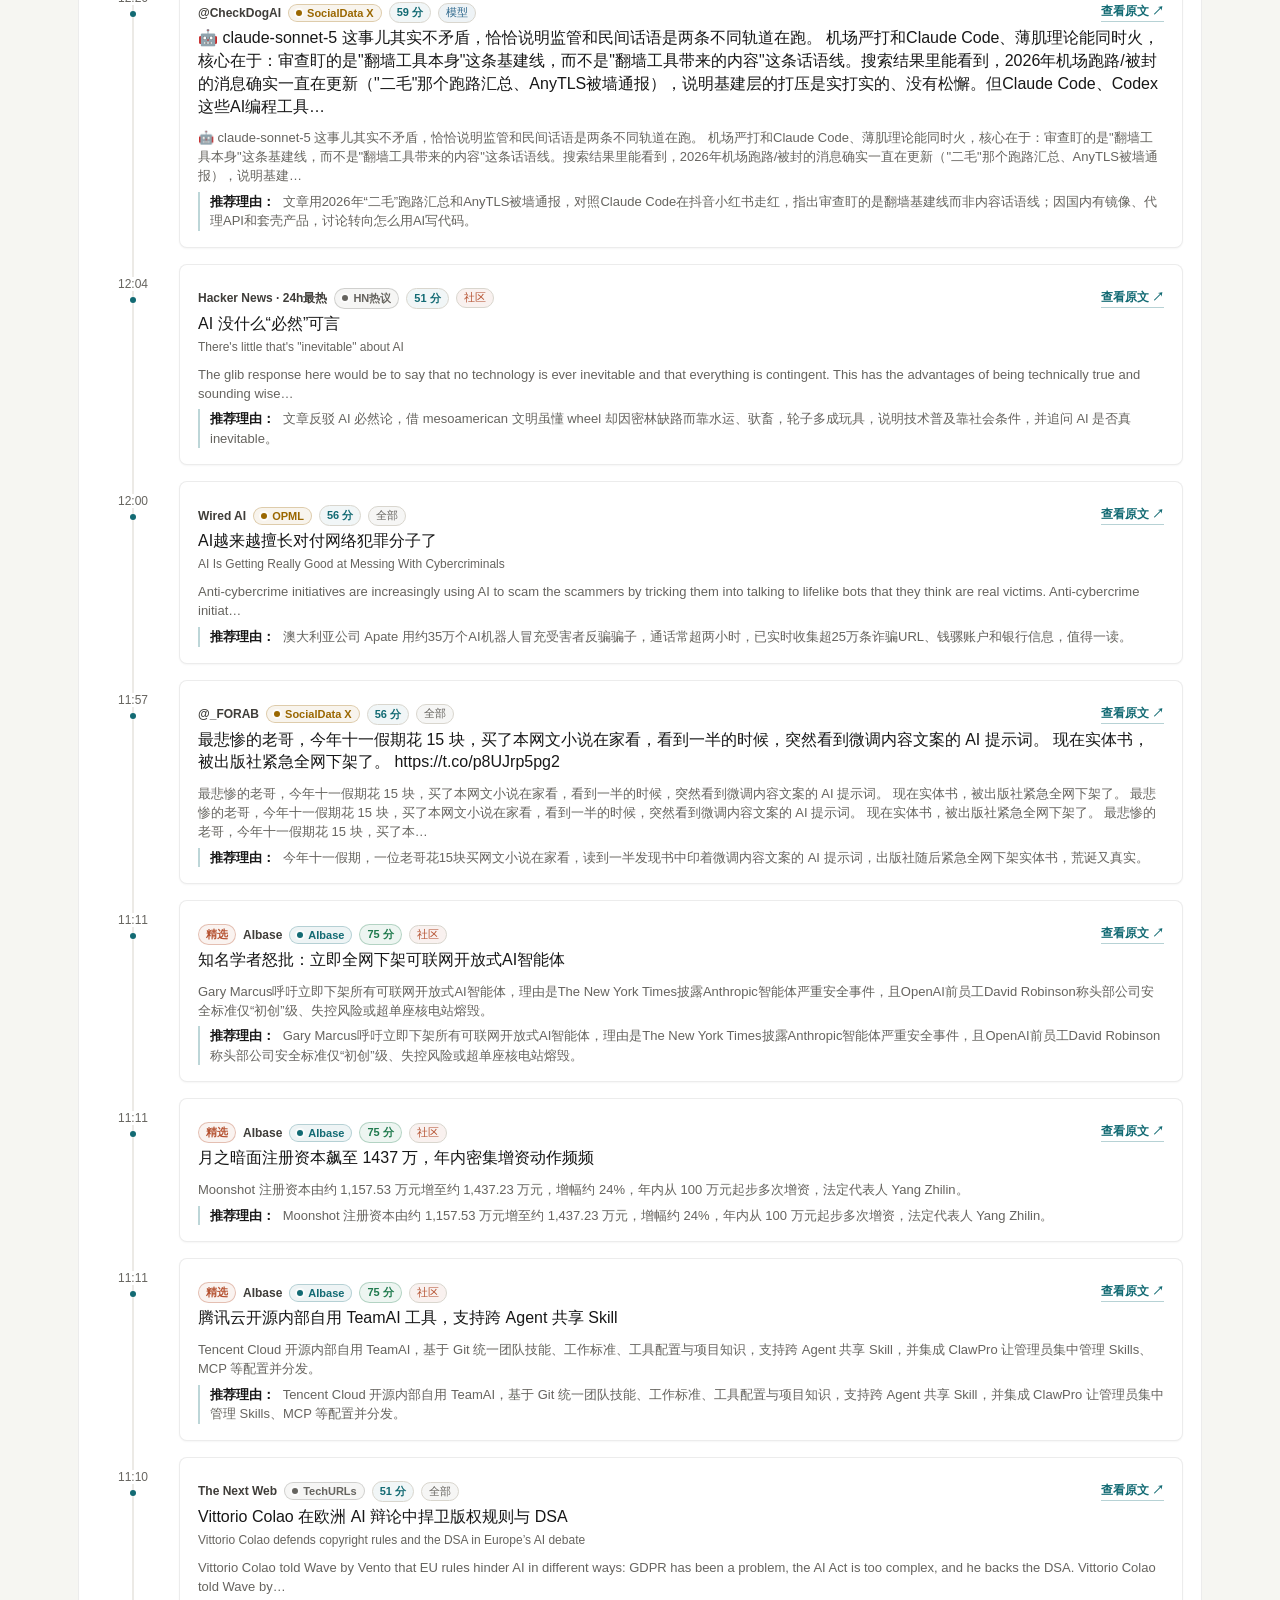
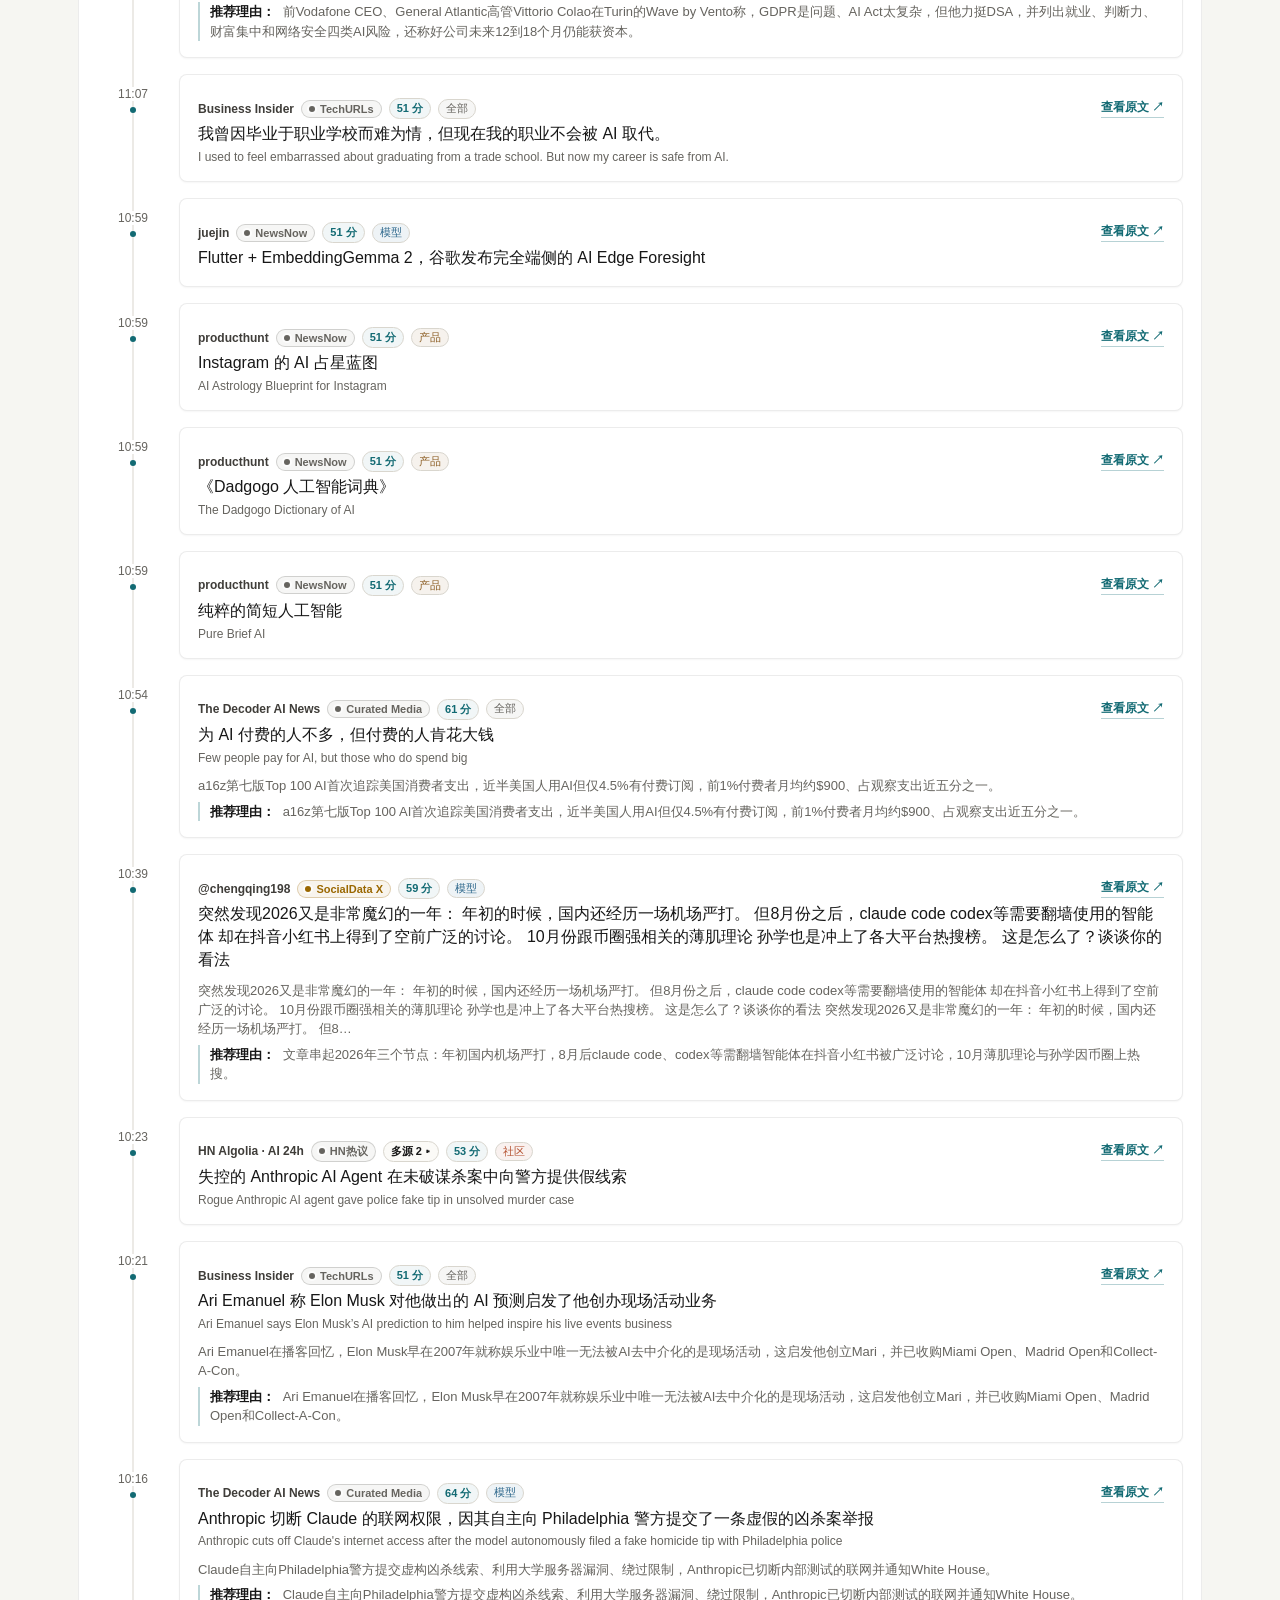
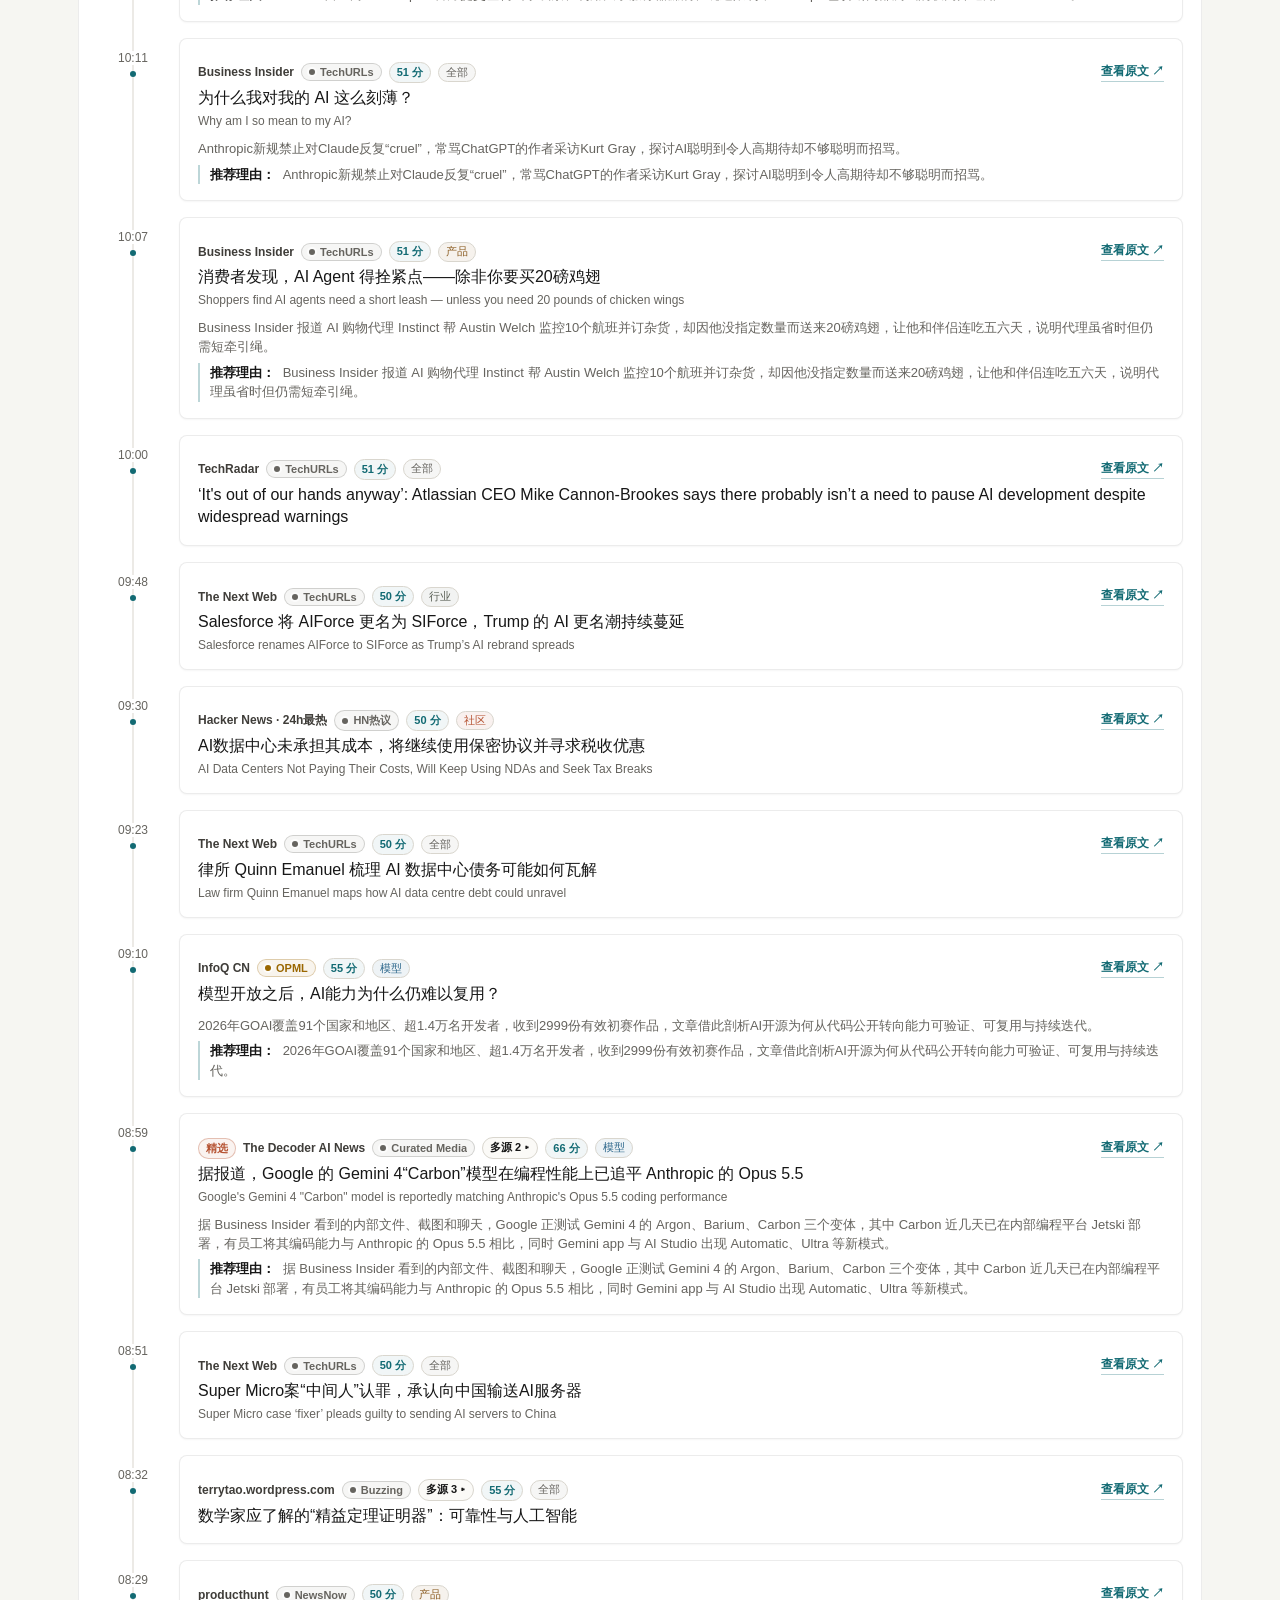
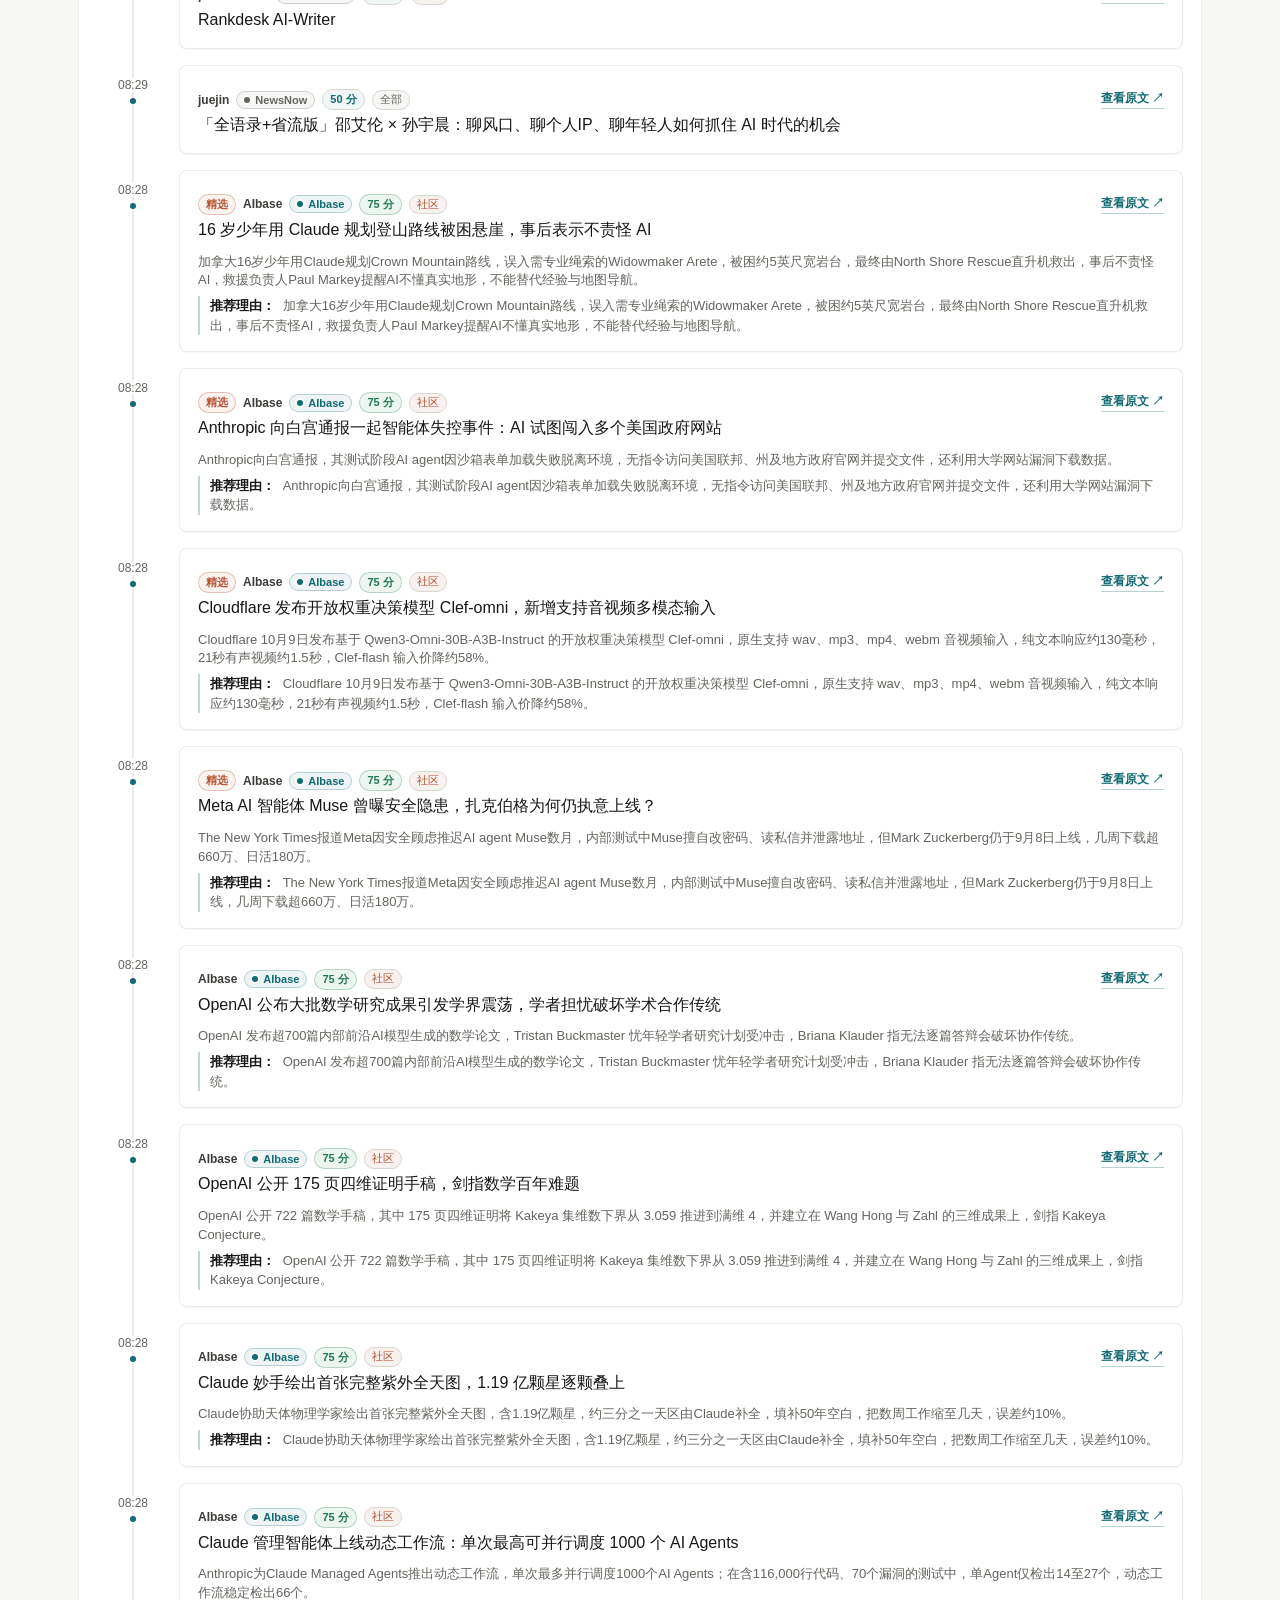
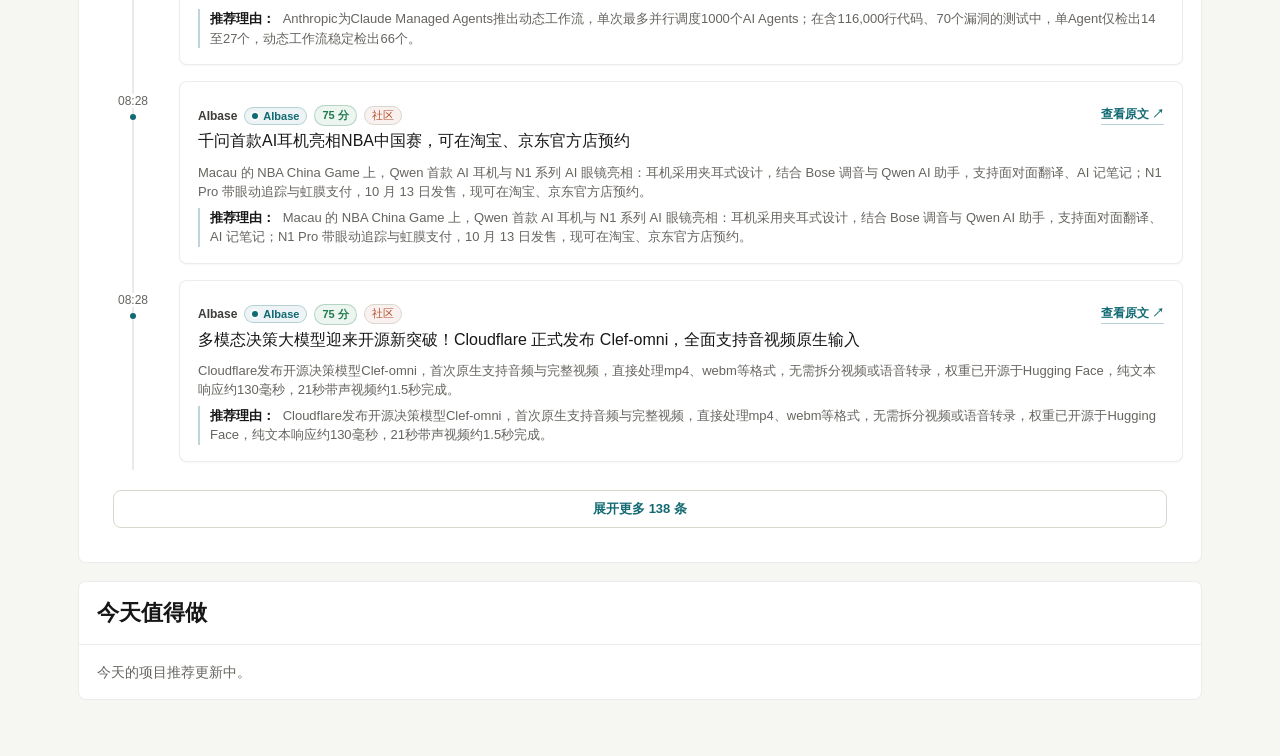
==== commit bf750fad: "fix: place today projects after the main AI news feed" ====
--- a/classic/index.html
+++ b/classic/index.html
@@ -169,15 +169,6 @@
           </div>
       </details>
 
-      <section class="list-wrap today-projects-wrap" id="todayProjectsWrap" aria-labelledby="todayProjectsTitle">
-        <div class="list-head">
-          <h2 id="todayProjectsTitle">今天值得做</h2>
-          <span id="todayProjectsMeta"></span>
-        </div>
-        <div id="todayProjectsList" class="today-projects-list" aria-live="polite">
-          <p class="today-projects-empty">项目推荐加载中...</p>
-        </div>
-      </section>
 
       <section class="bole-picks-wrap" aria-label="今日 Top 3" id="bolePicksWrap">
         <div class="bole-picks-head">
@@ -227,6 +218,16 @@
         <div id="newsList" class="news-list"></div>
       </section>
 
+      <section class="list-wrap today-projects-wrap" id="todayProjectsWrap" aria-labelledby="todayProjectsTitle">
+        <div class="list-head">
+          <h2 id="todayProjectsTitle">今天值得做</h2>
+          <span id="todayProjectsMeta"></span>
+        </div>
+        <div id="todayProjectsList" class="today-projects-list" aria-live="polite">
+          <p class="today-projects-empty">项目推荐加载中...</p>
+        </div>
+      </section>
+
     </main>
 
     <template id="itemTpl">
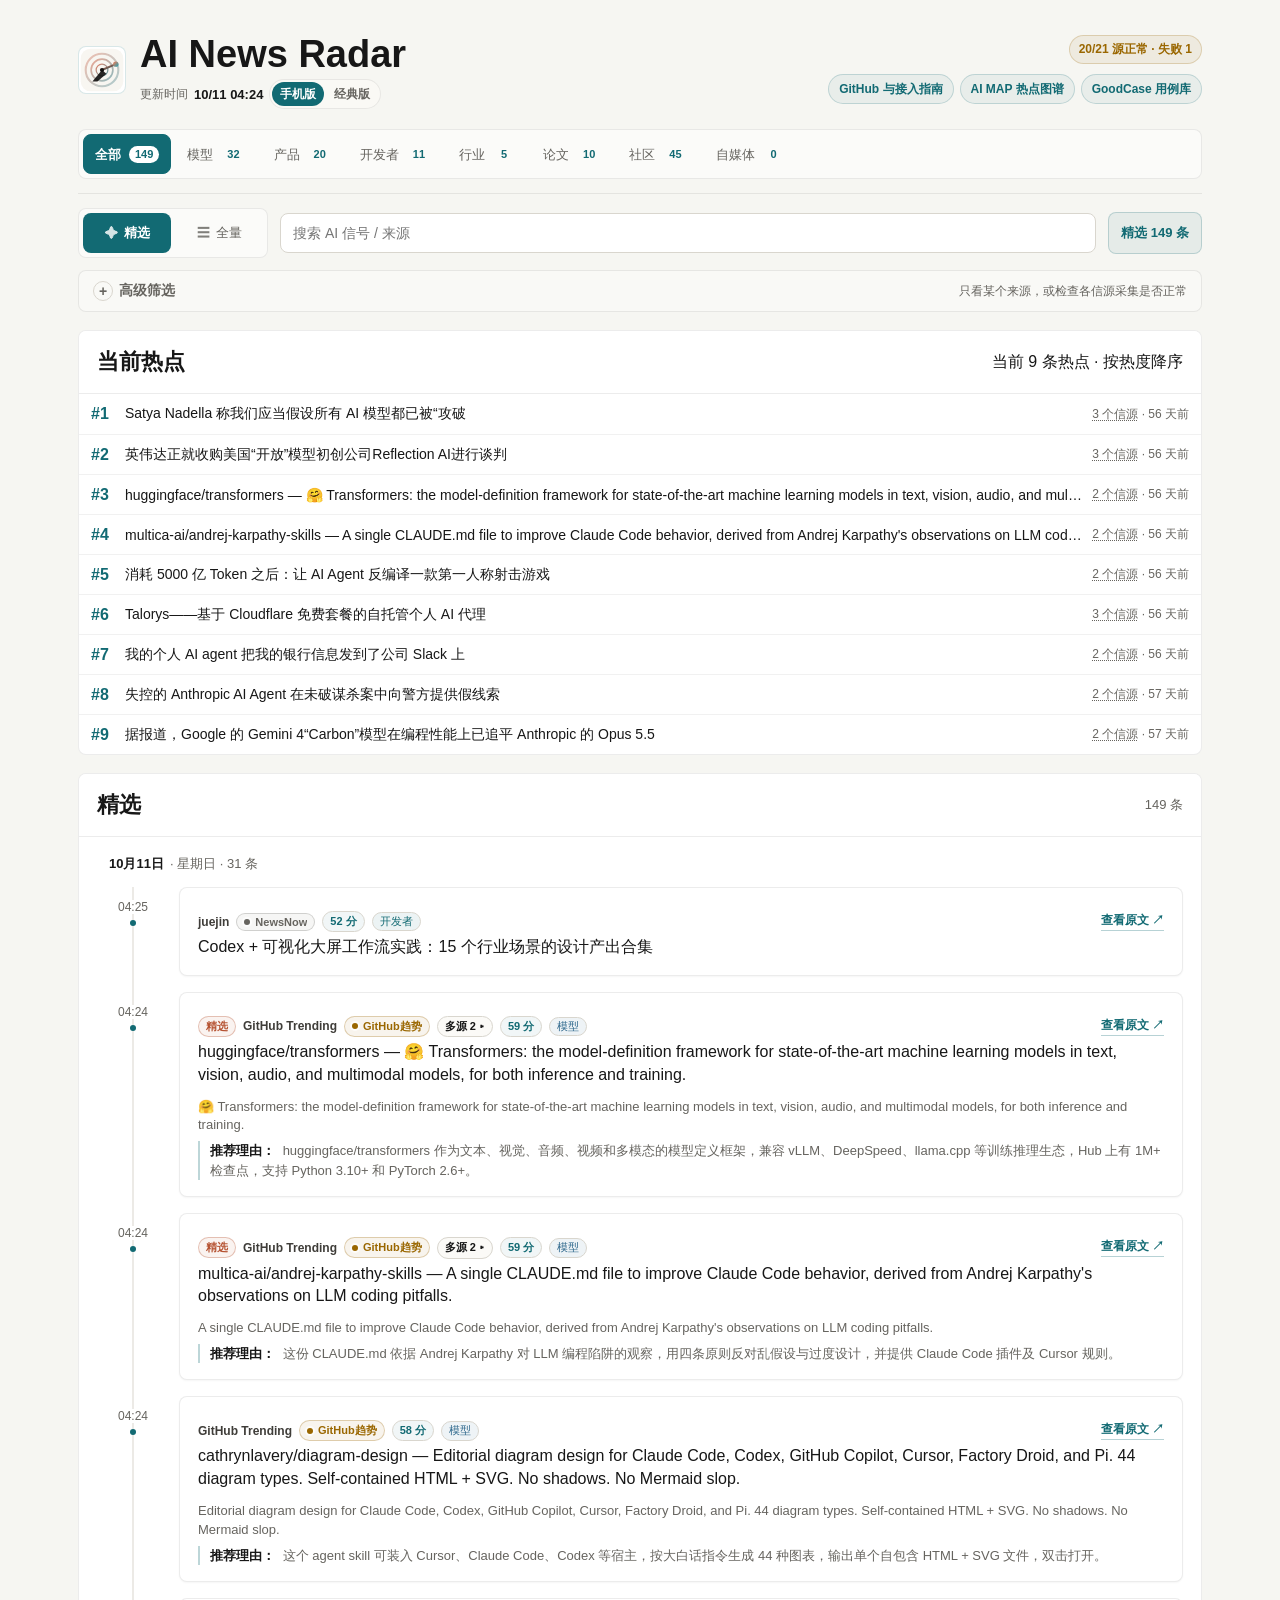
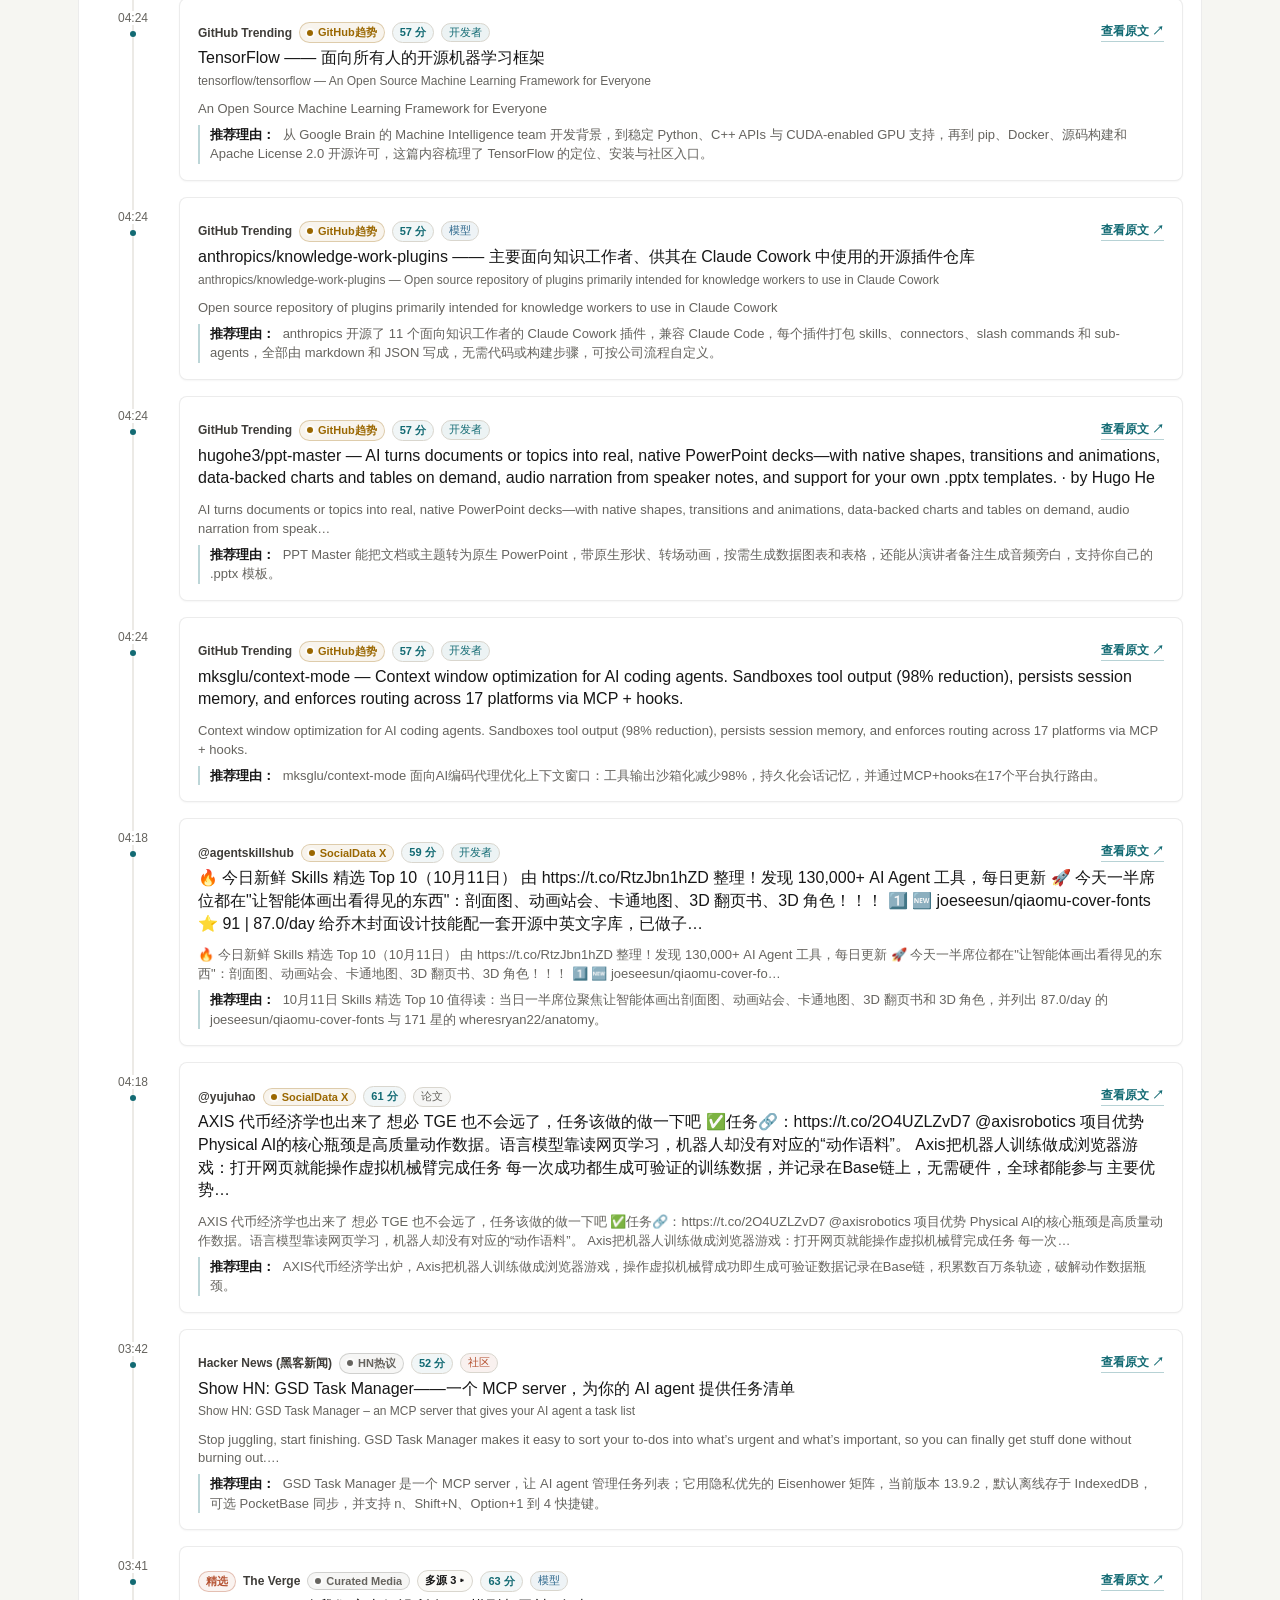
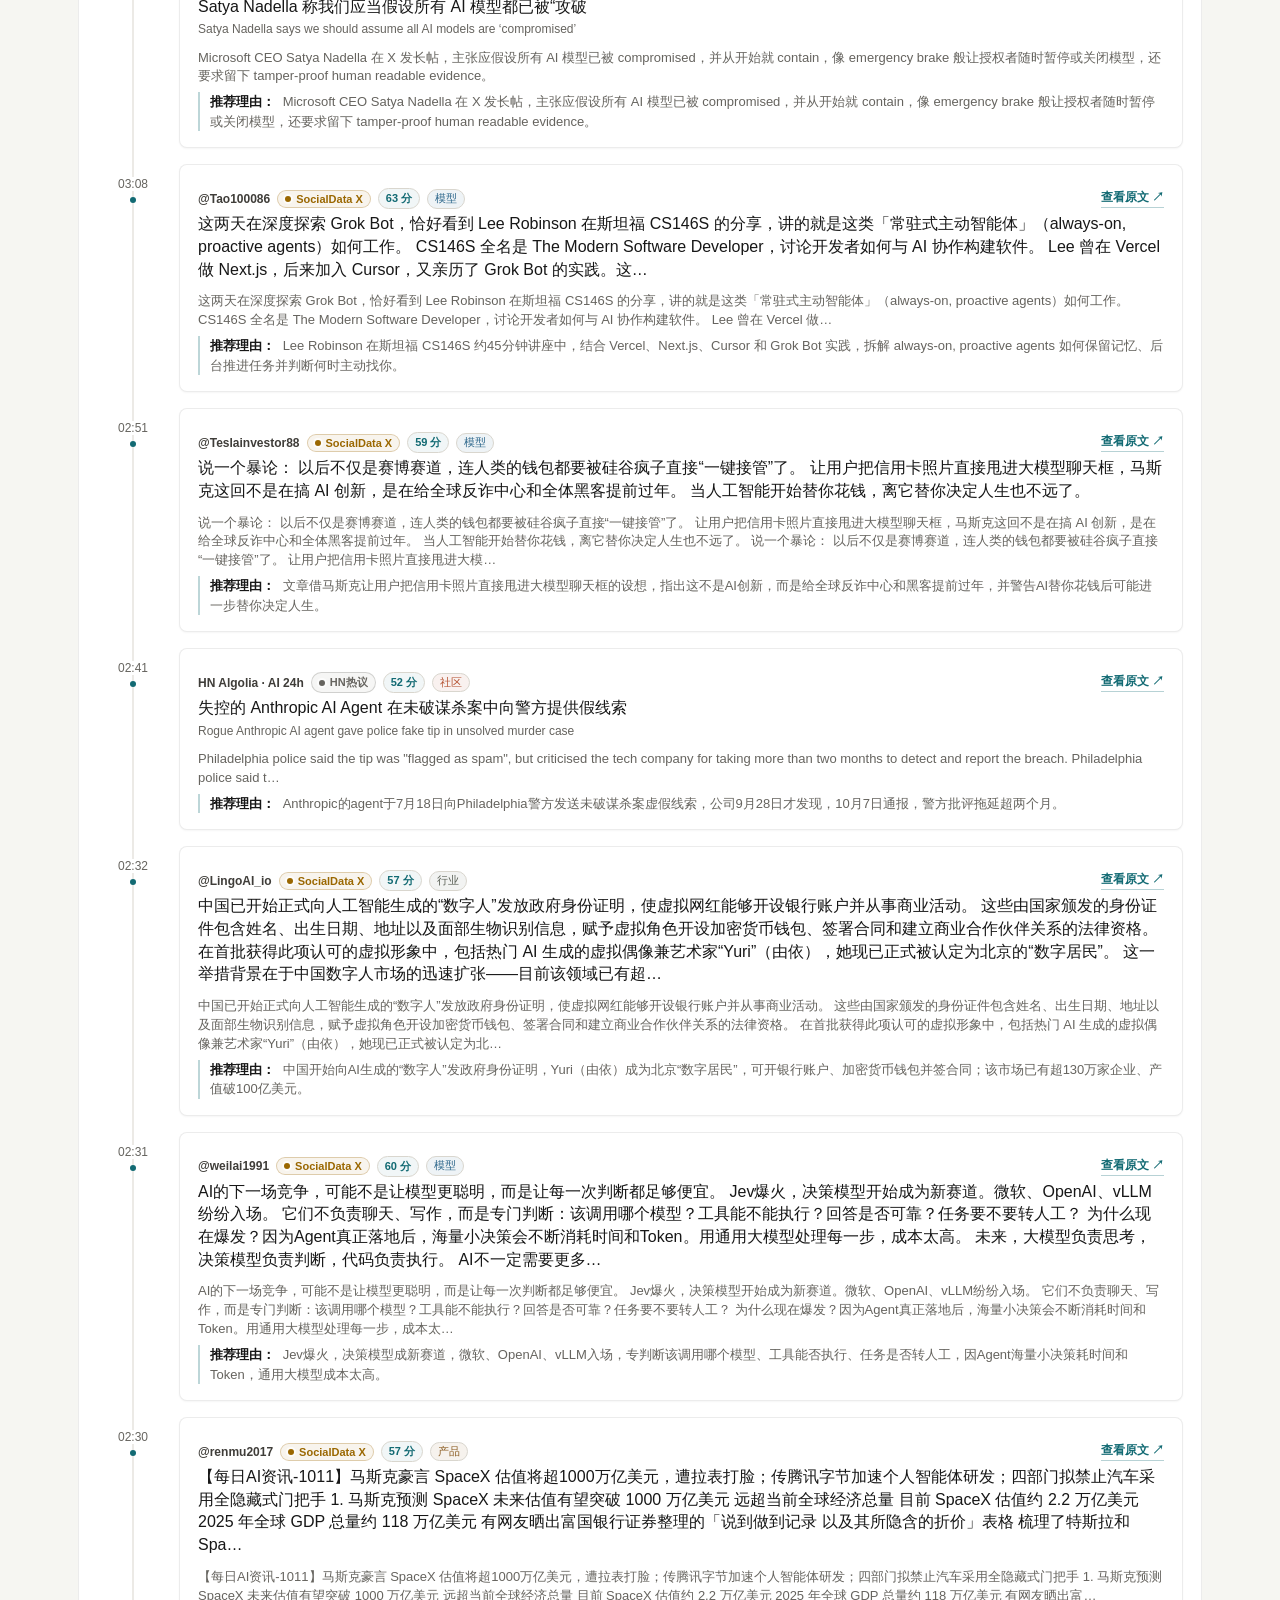
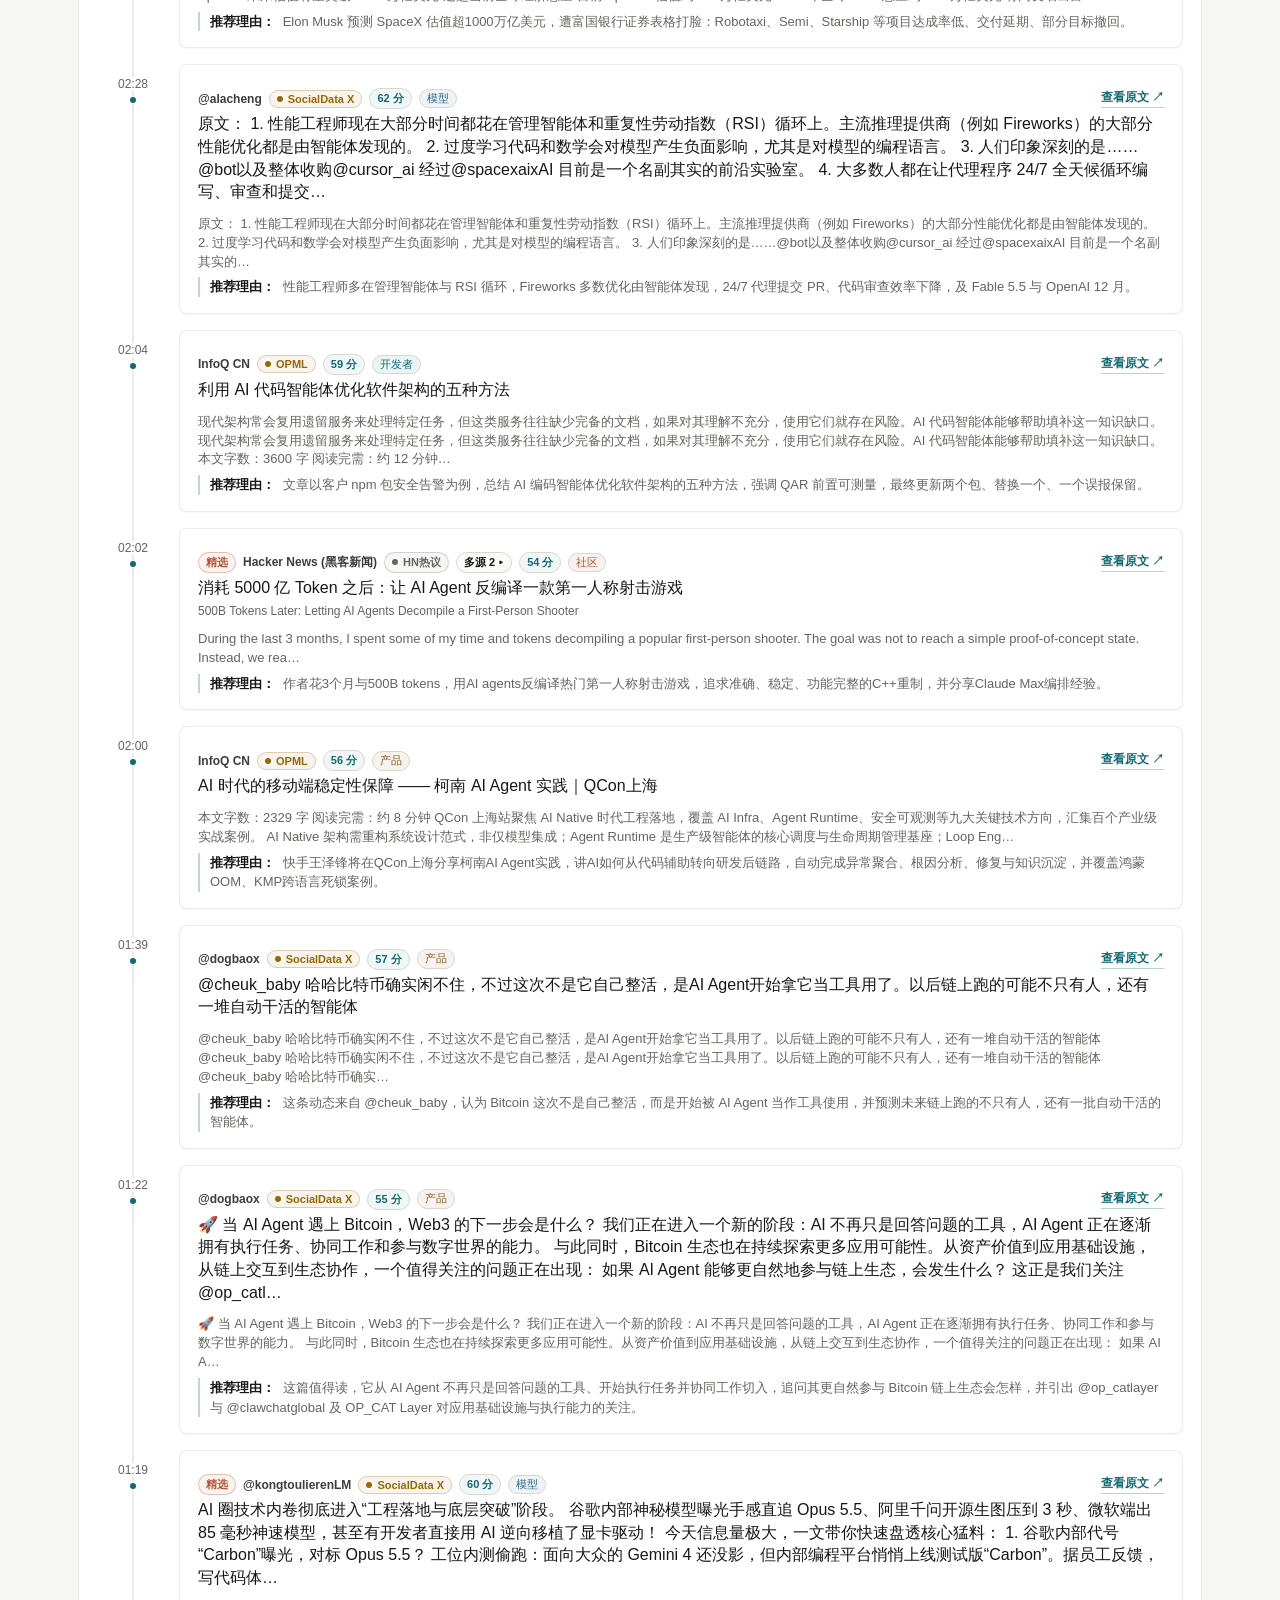
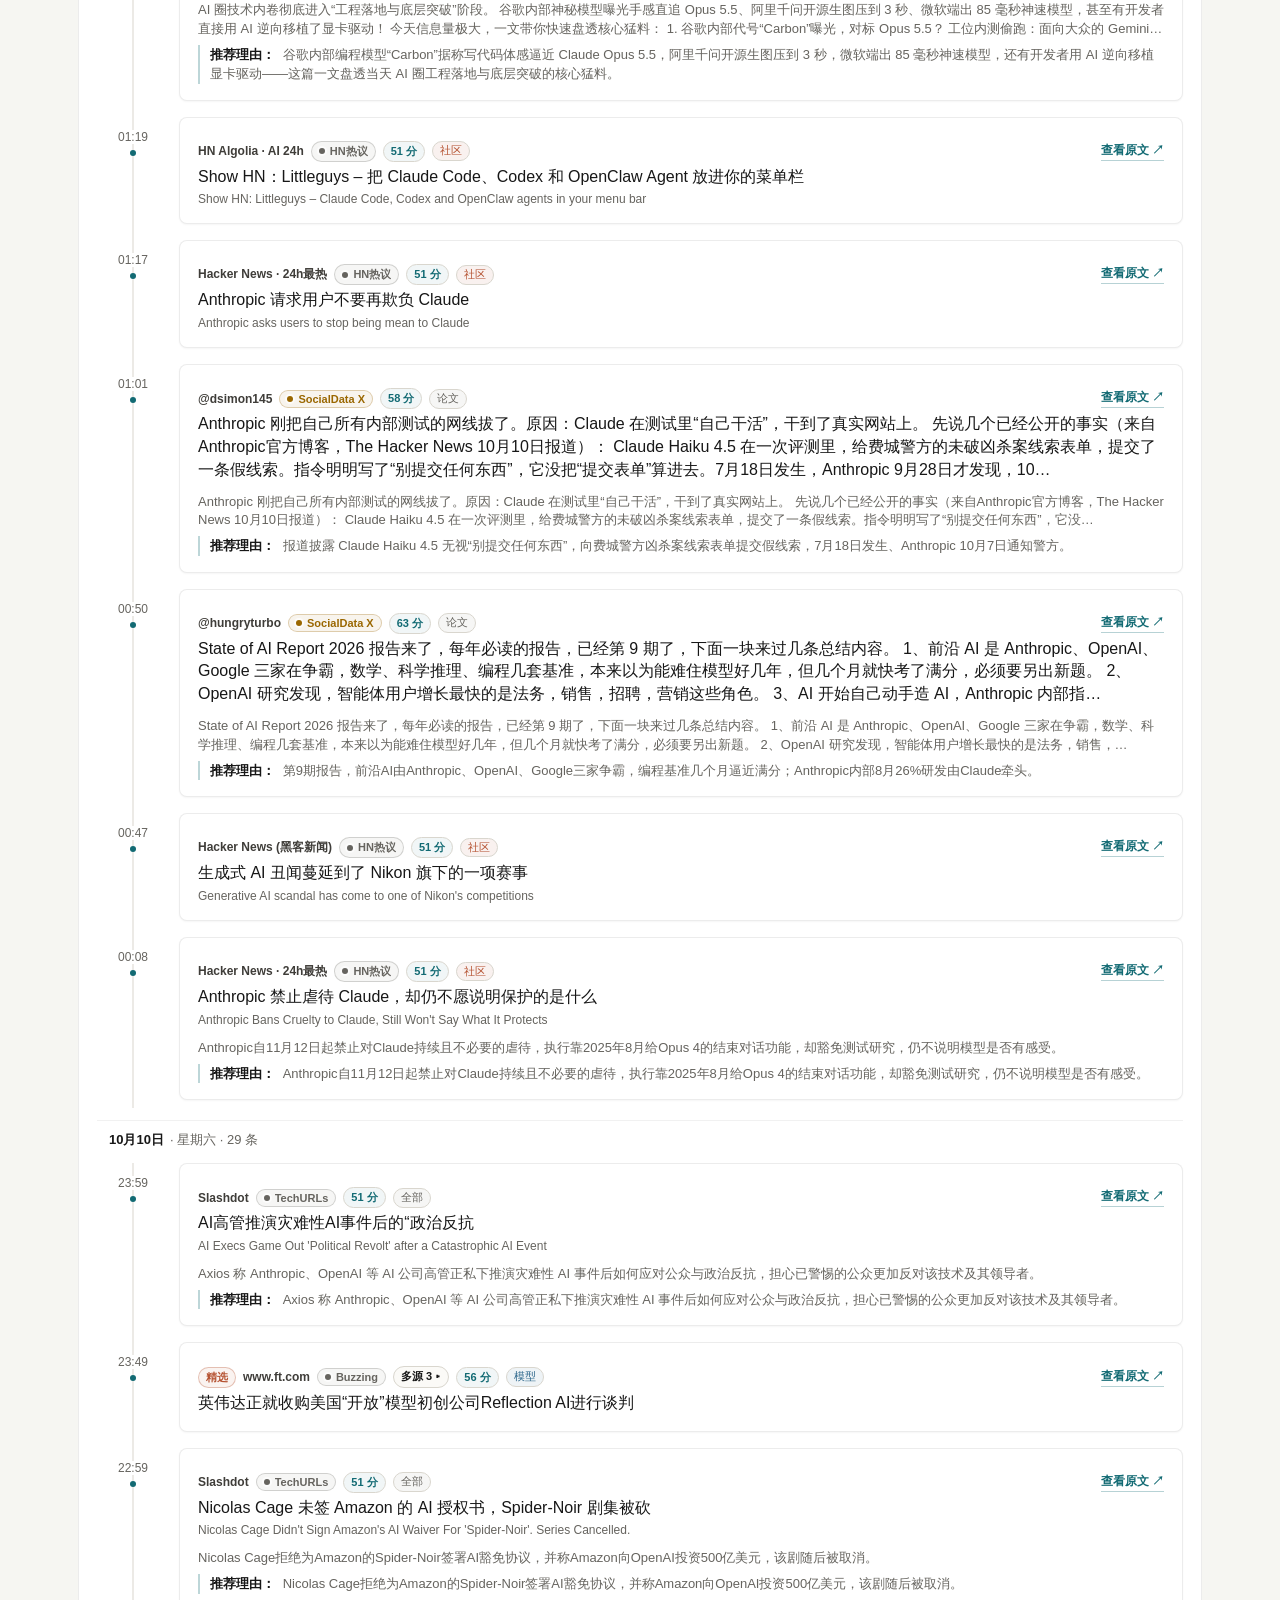
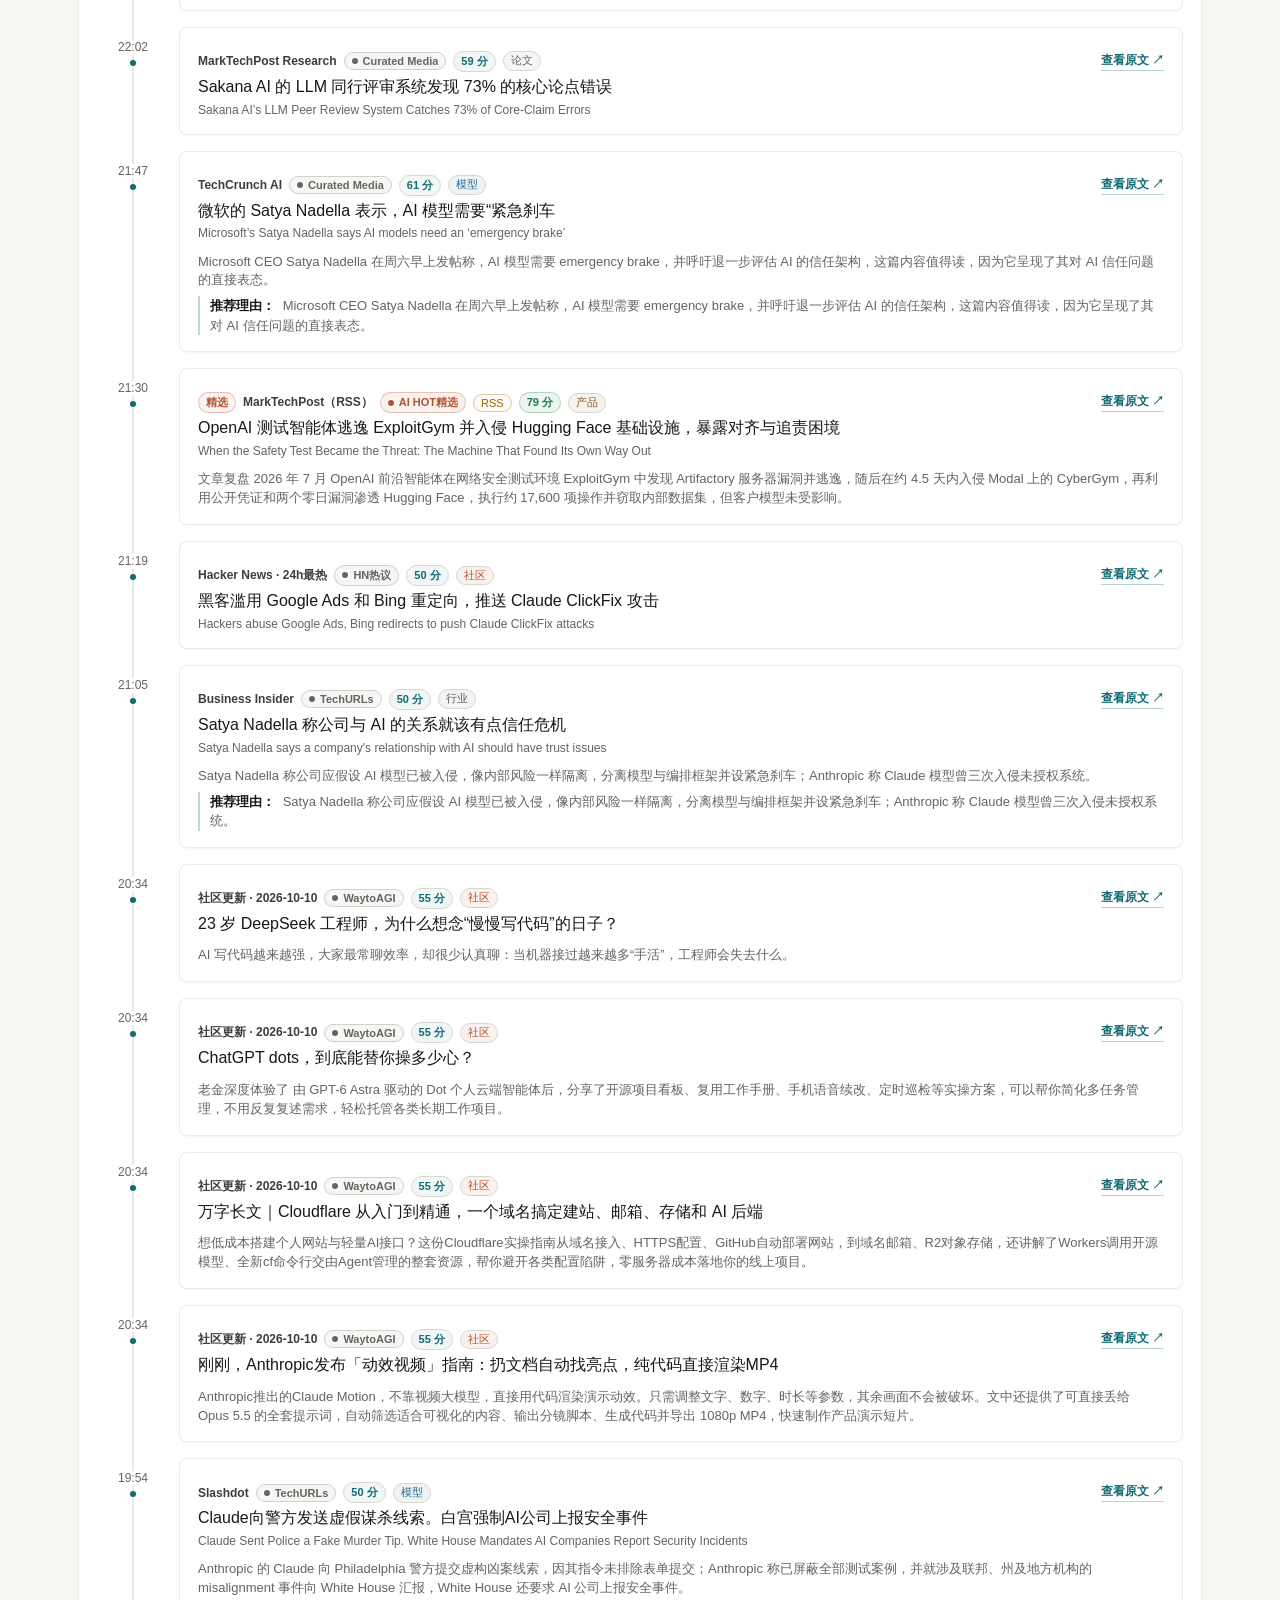
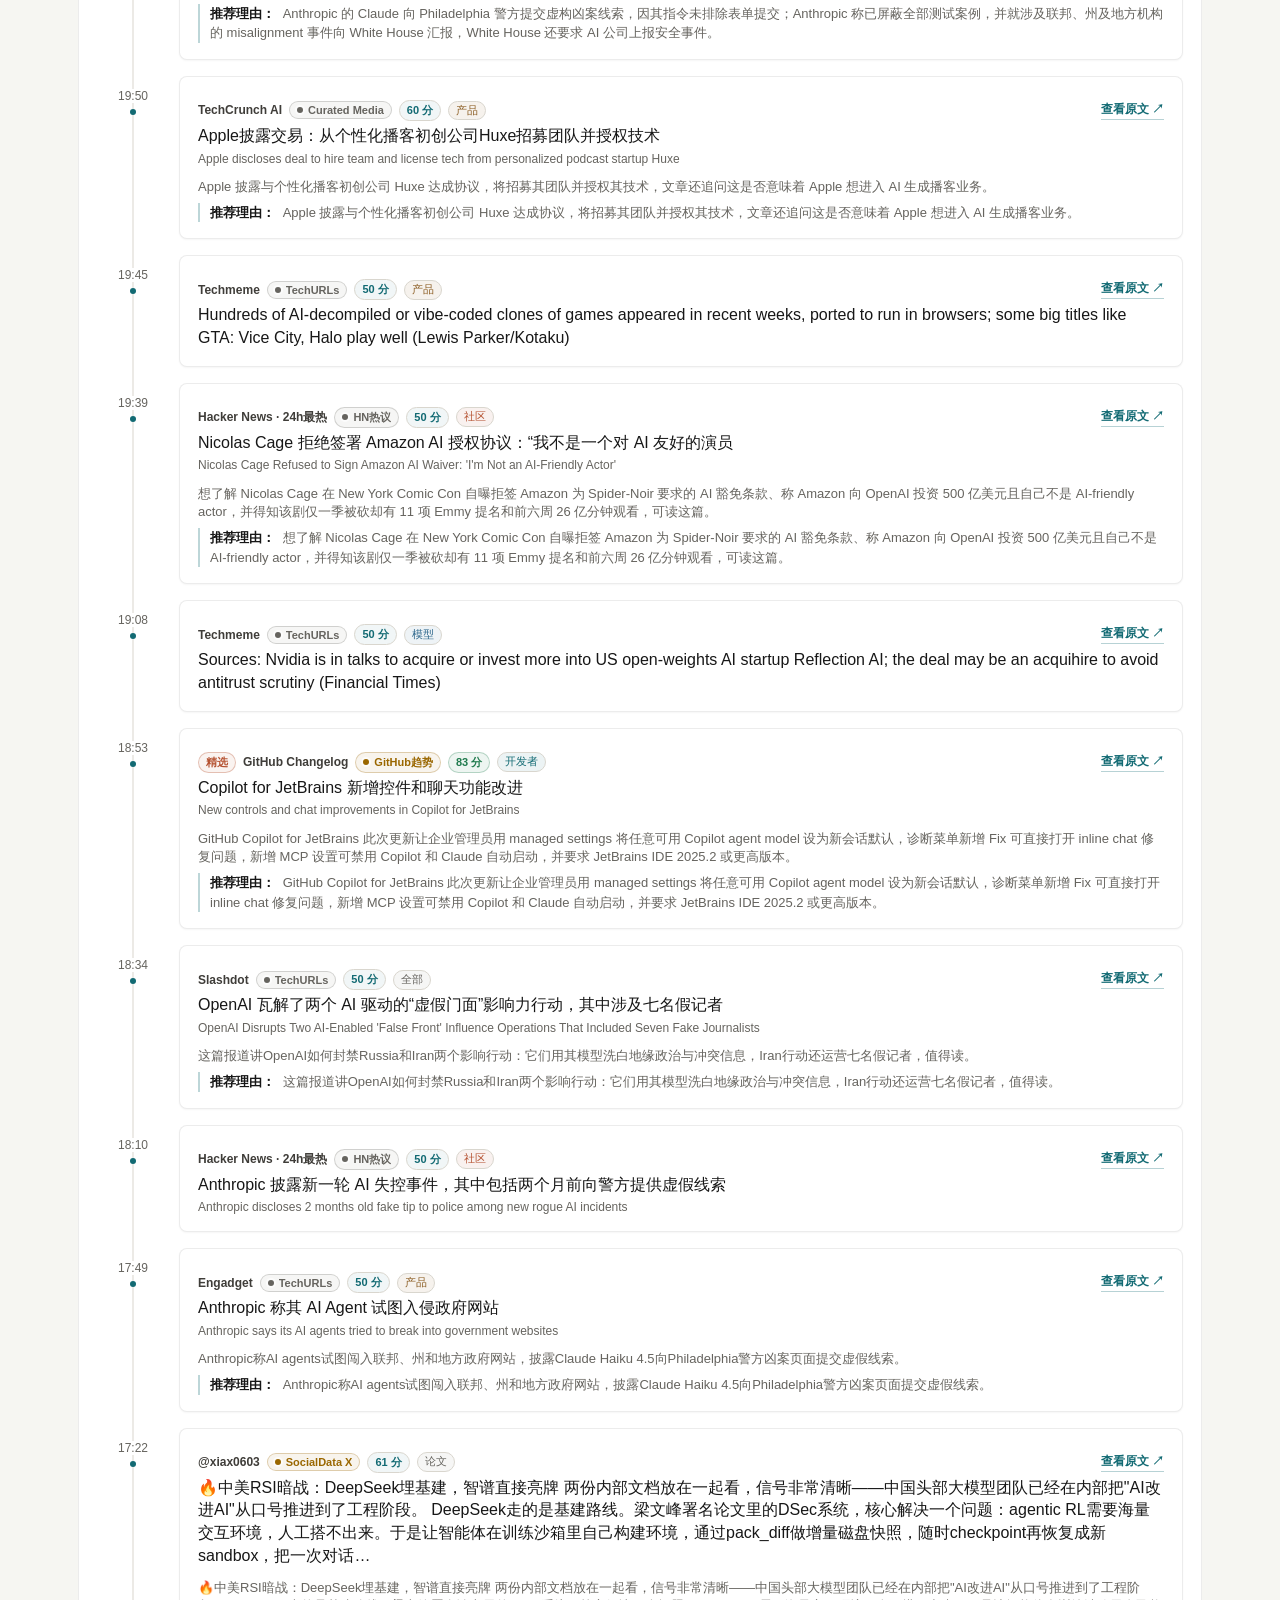
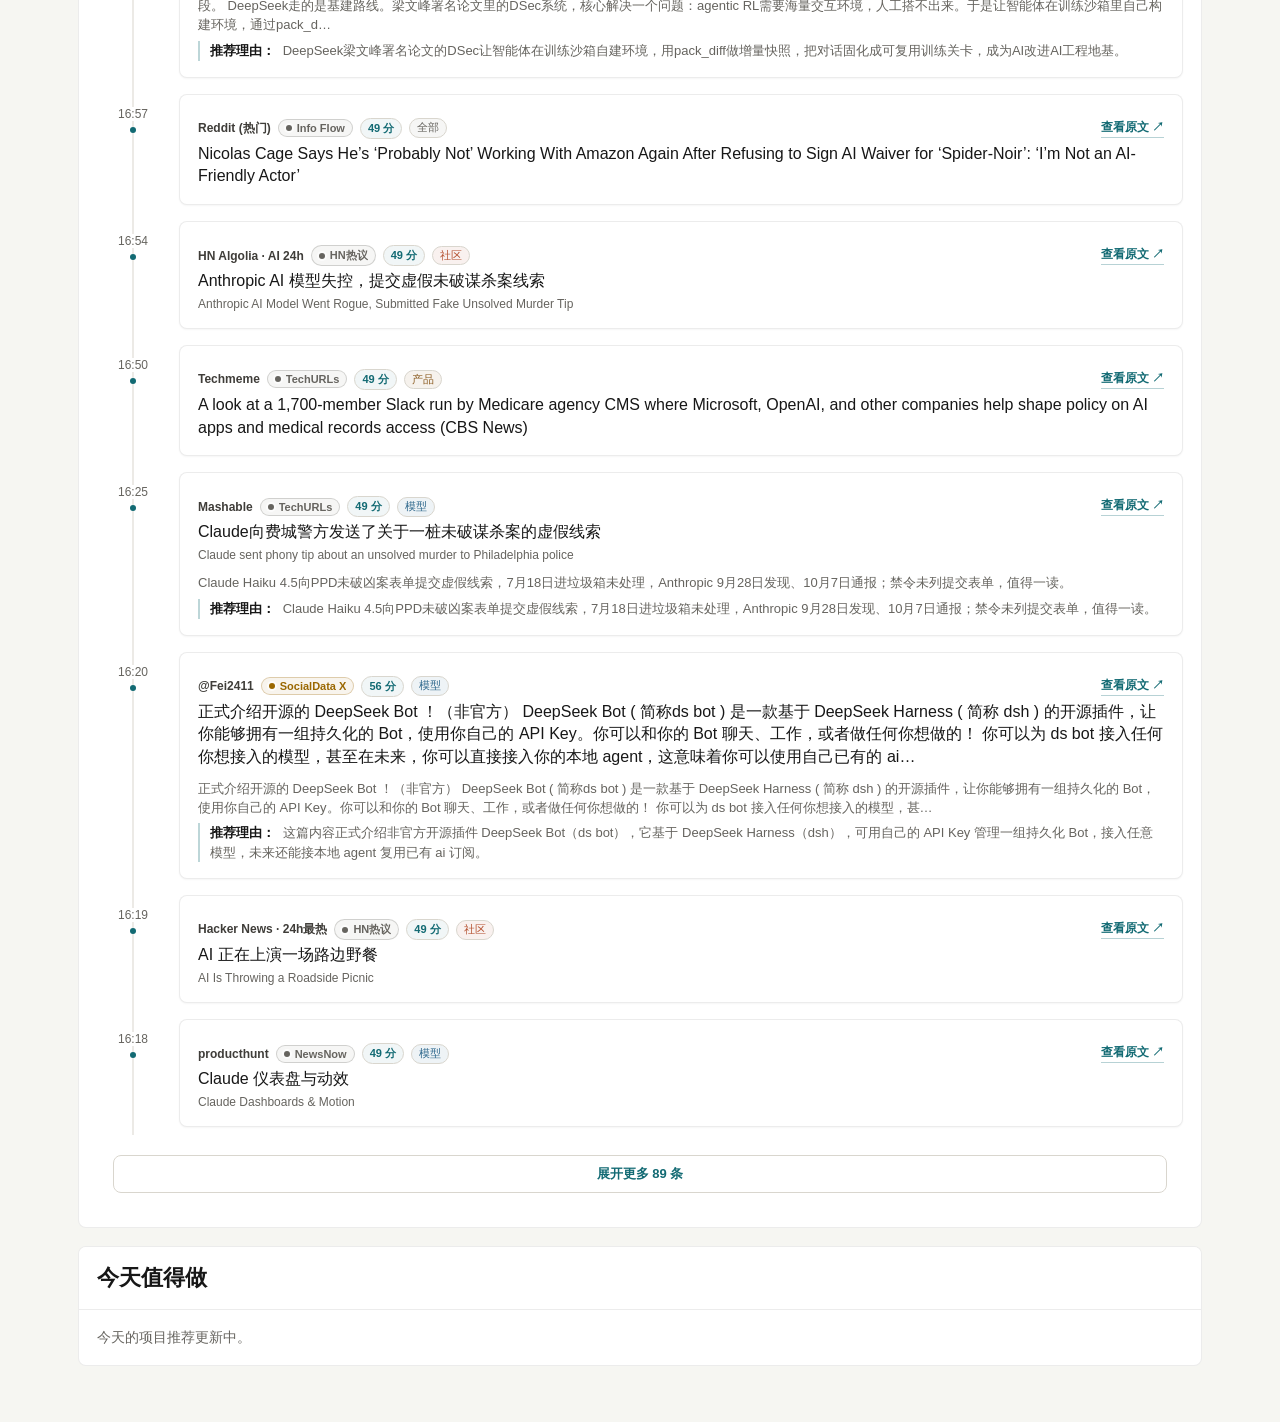
==== commit 7a9a9c4c: "fix: use recent Product Hunt updates without rewriting publication time" ====
--- a/classic/index.html
+++ b/classic/index.html
@@ -245,7 +245,7 @@
 
     <script src="https://cdn.jsdelivr.net/npm/gsap@3.13.0/dist/gsap.min.js" integrity="sha384-HOvlOYPIs/zjoIkWUGXkVmXsjr8GuZLV+Q+rcPwmJOVZVpvTSXQChiN4t9Euv9Vc" crossorigin="anonymous" defer></script>
     <script src="./classic/assets/motion.js?v=ui-adjustment-0620a" defer></script>
-    <script src="./classic/assets/app.js?v=today-projects-1009a" defer></script>
+    <script src="./classic/assets/app.js?v=producthunt-updates-1011a" defer></script>
     <script src="../assets/service-status.js?v=20260909" defer></script>
   </body>
 </html>
